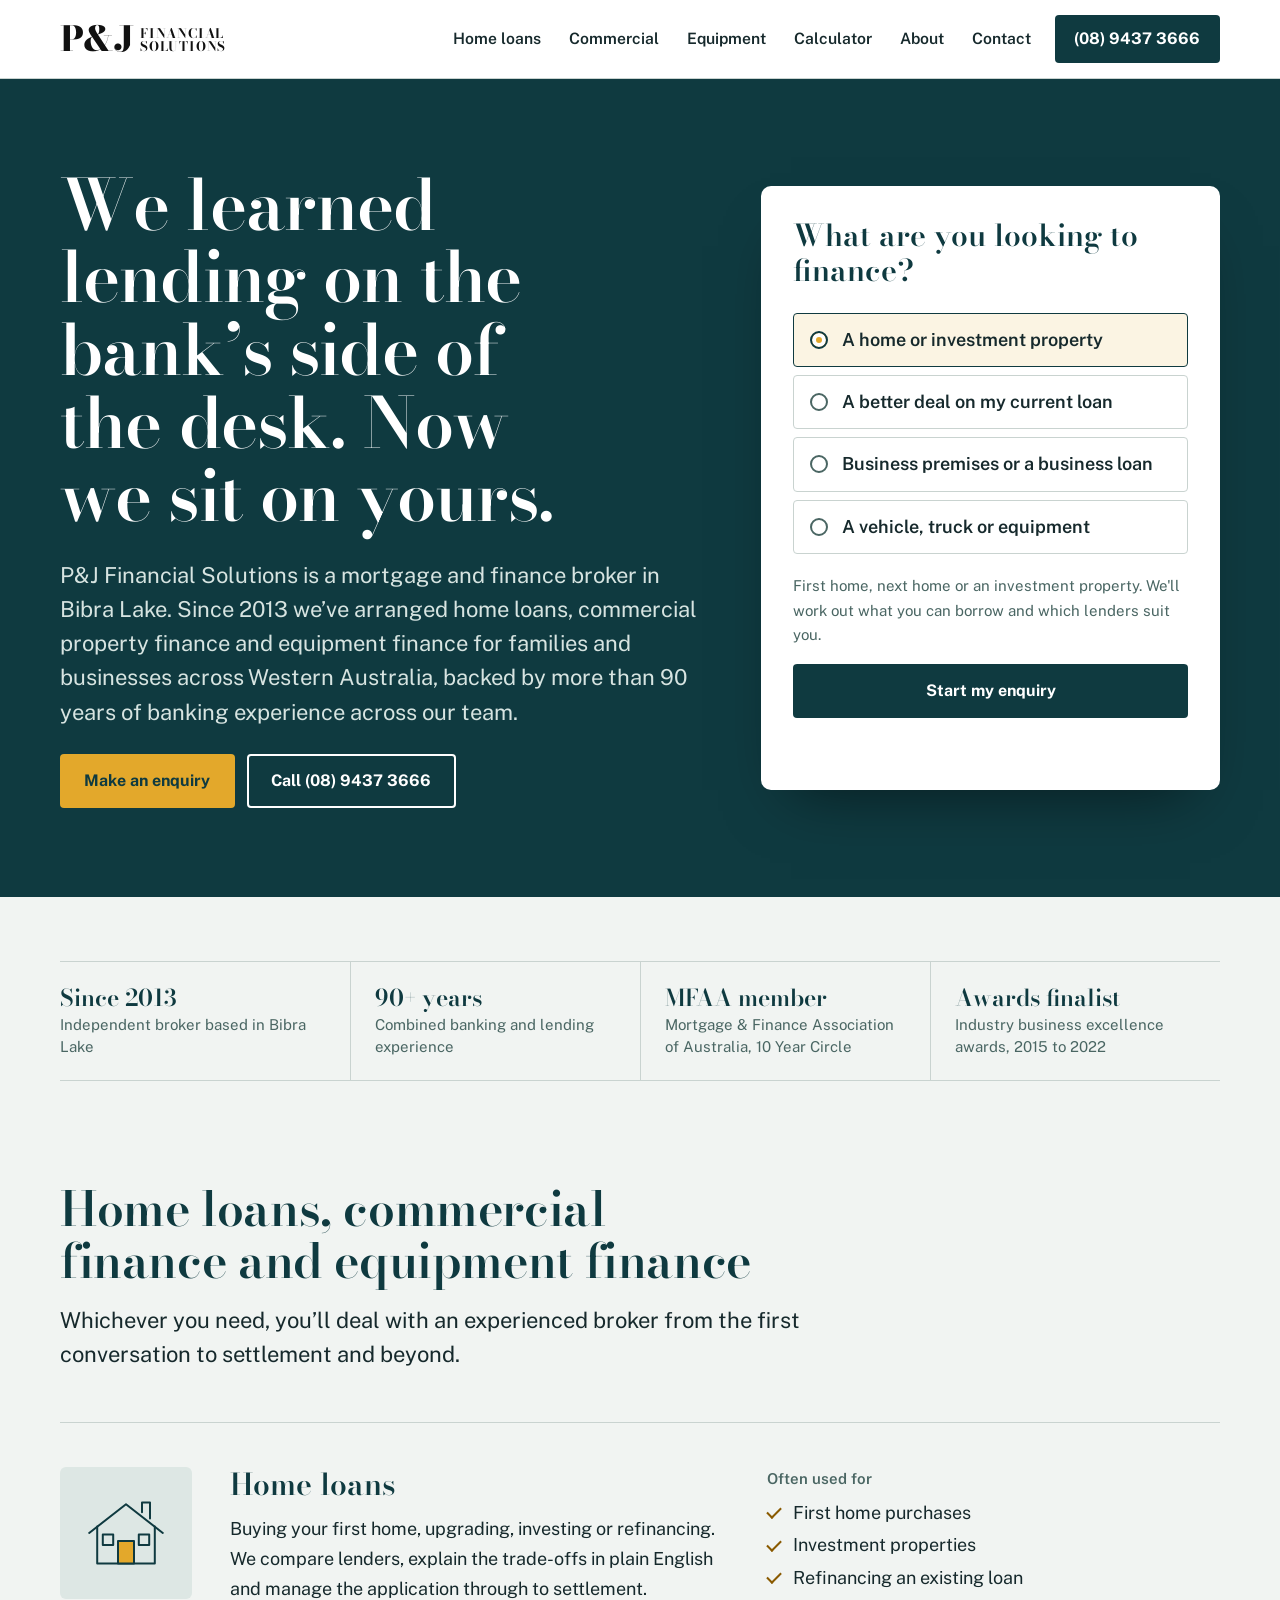
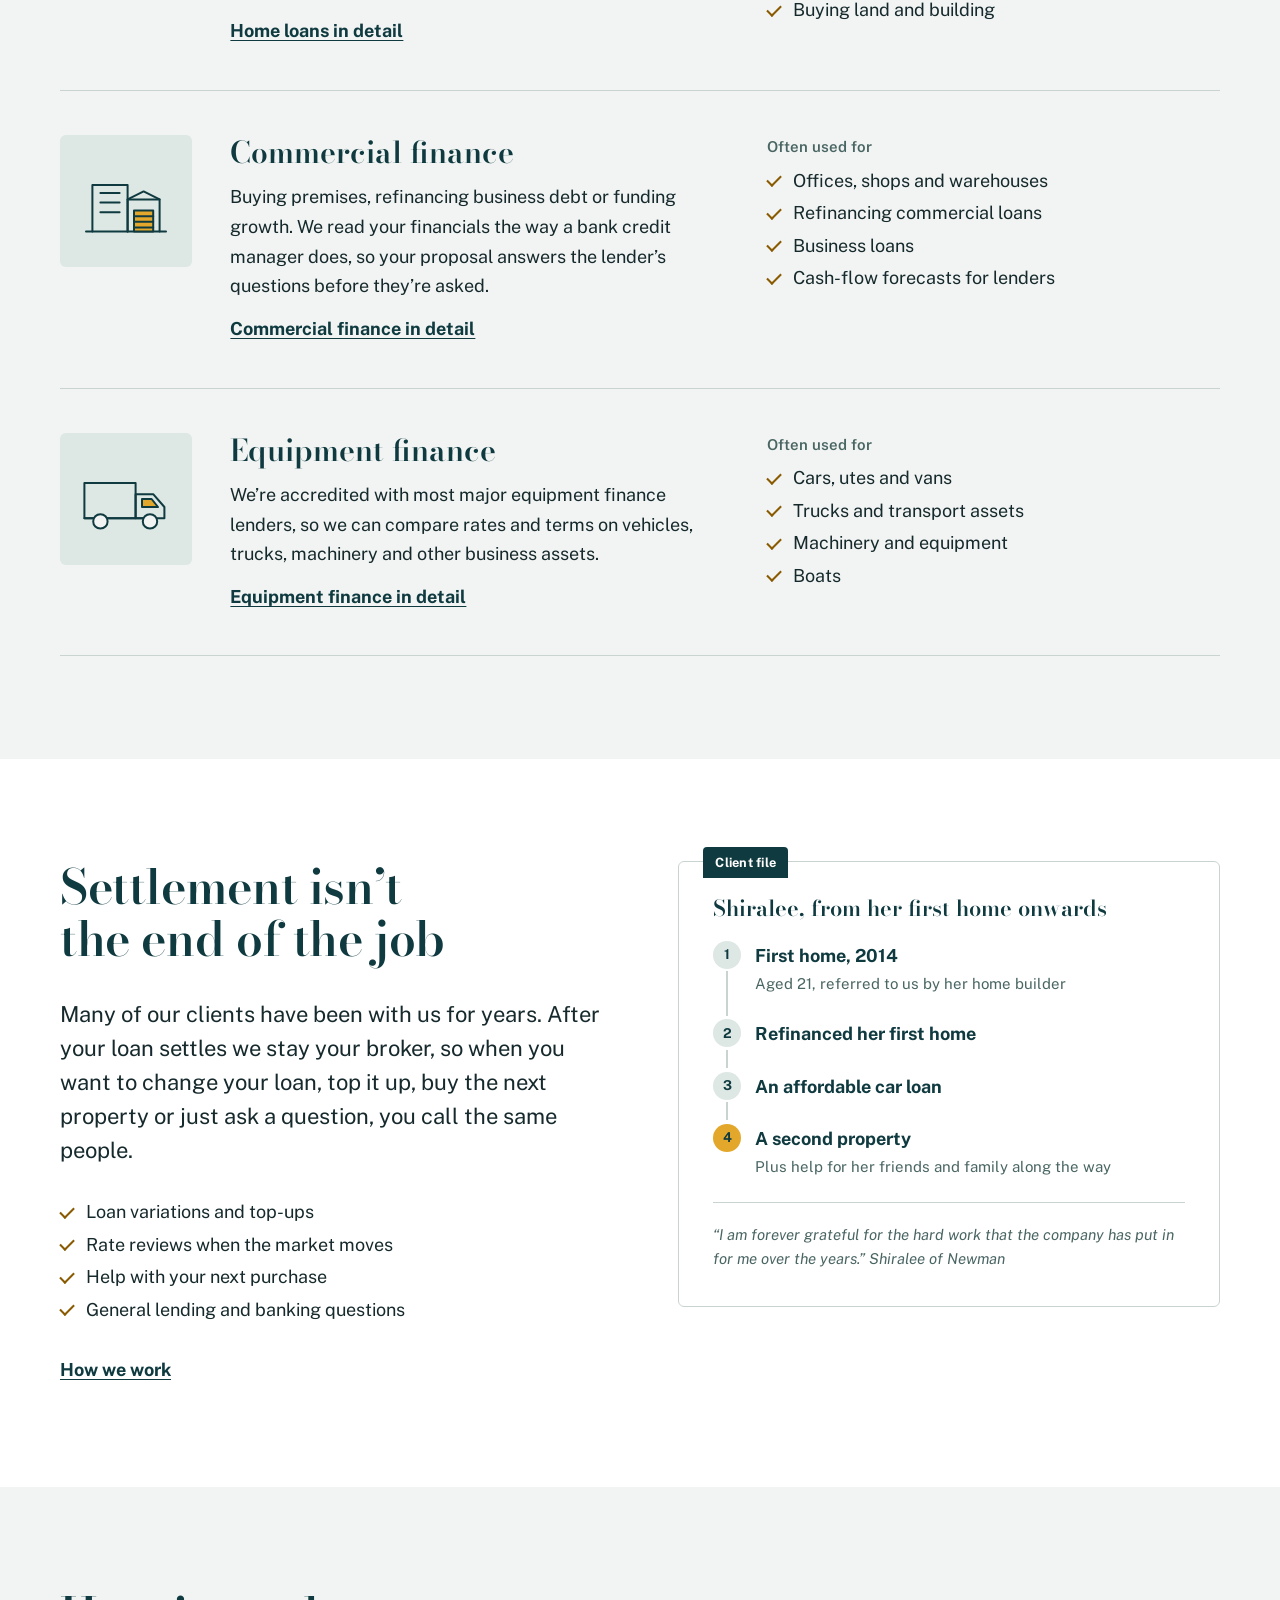
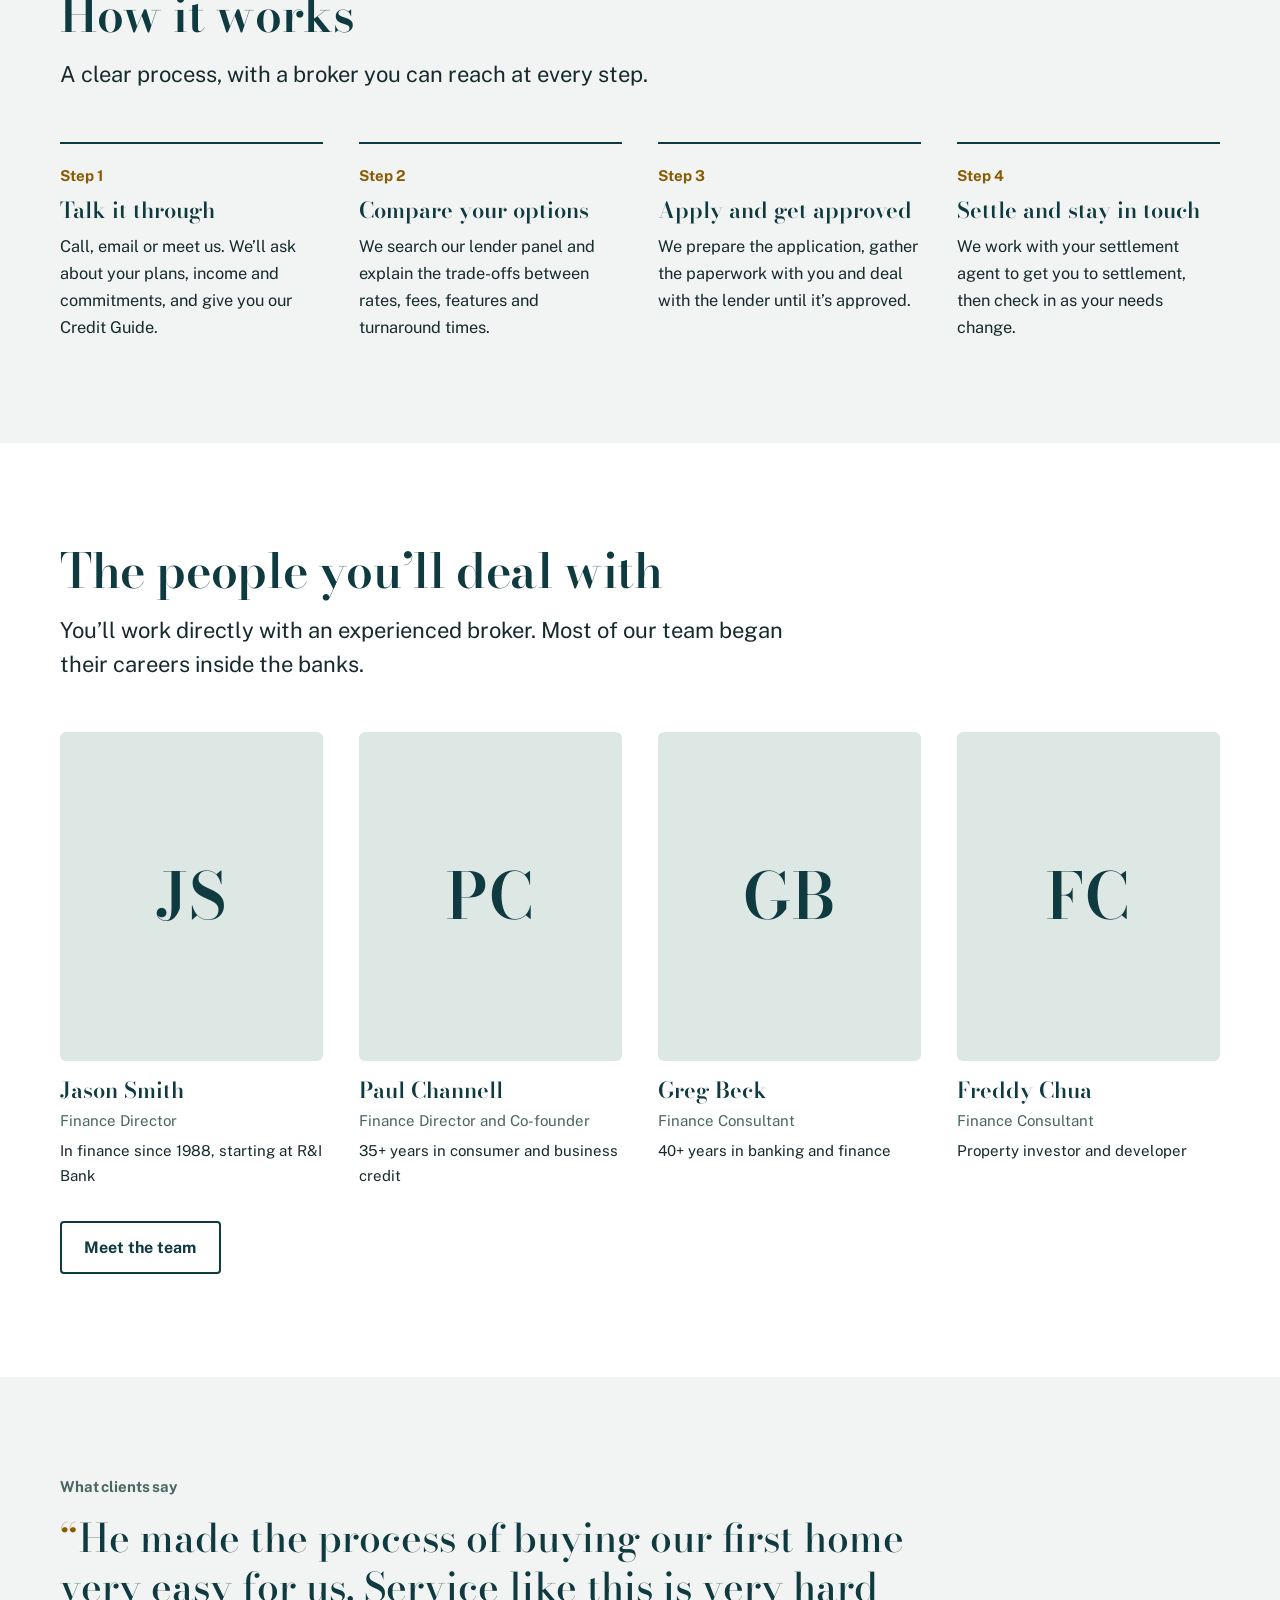
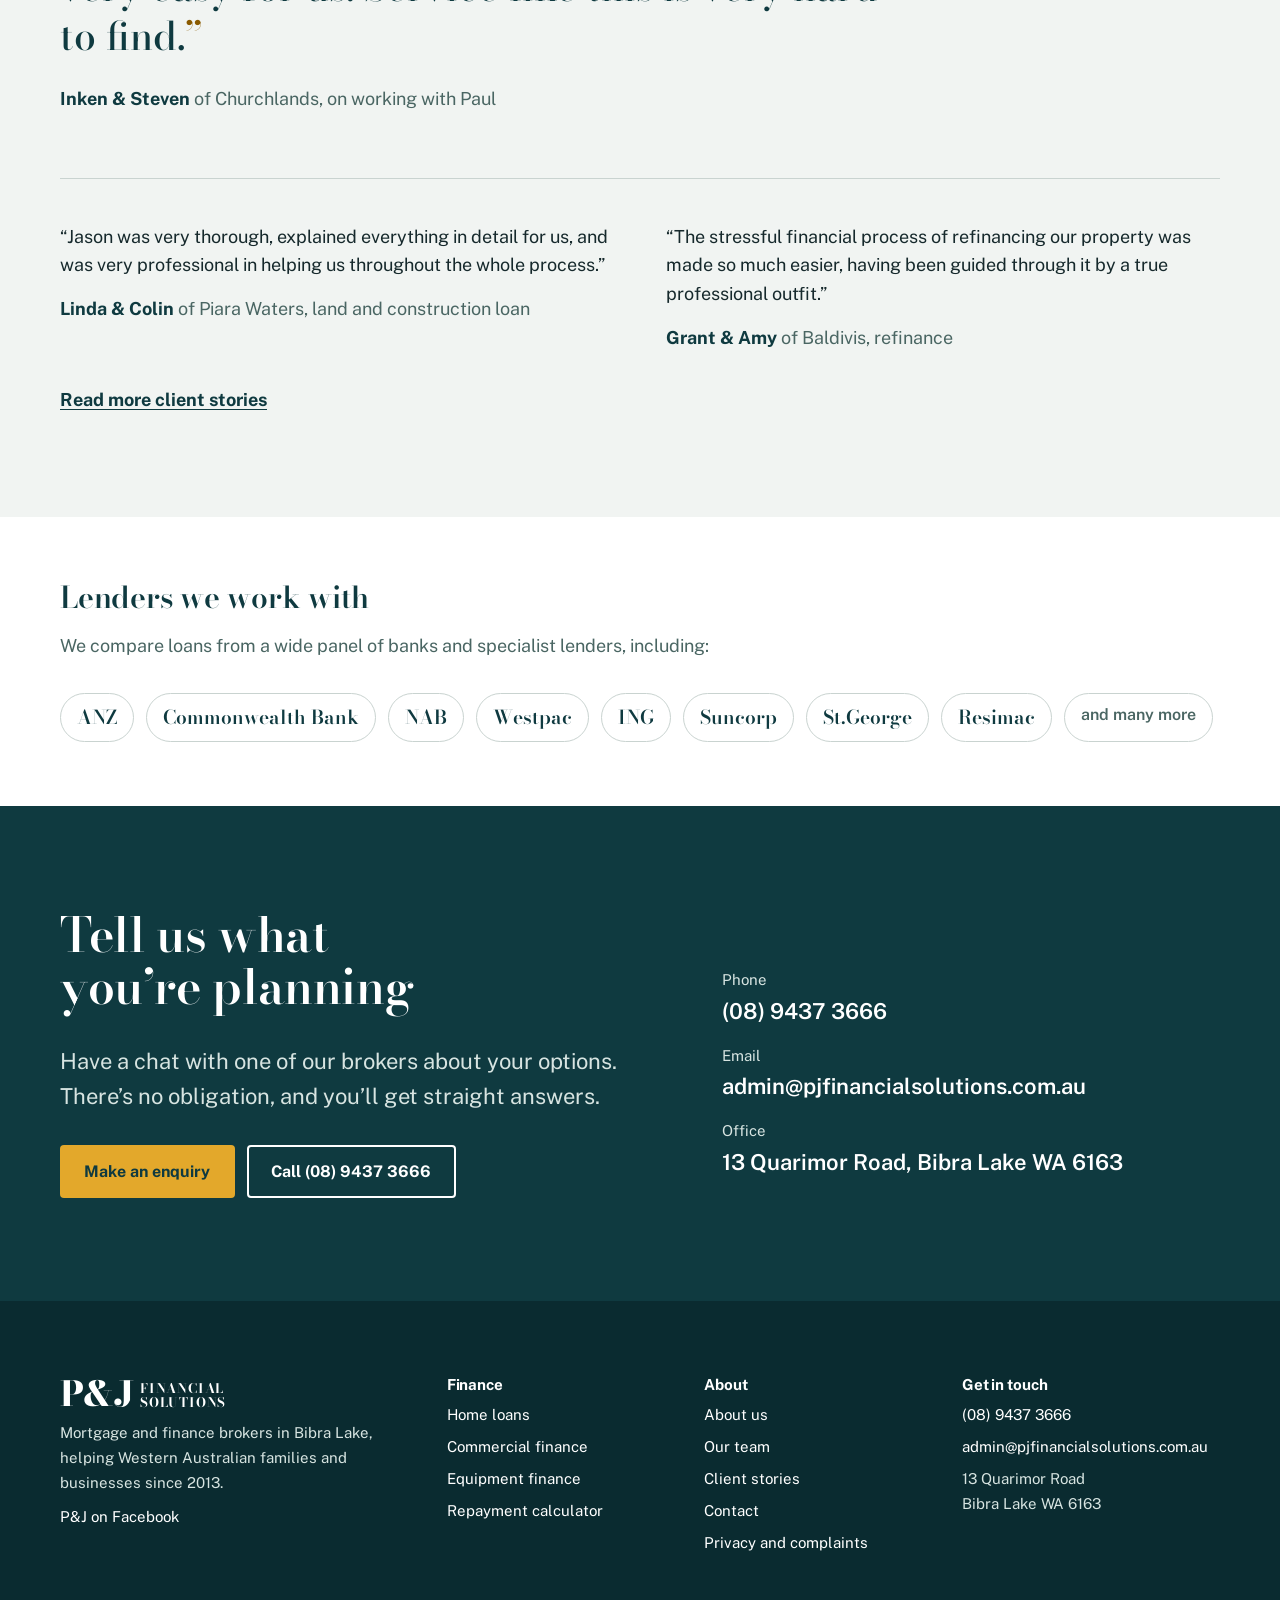
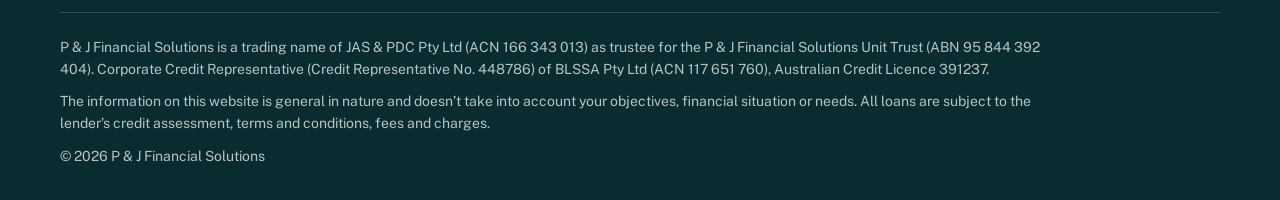
==== index.html @ 767253bd "P&J Financial Solutions website refresh: static site for Vercel New design and copy for all pages, r" ====
<!doctype html>
<html lang="en-AU">
<head>
<meta charset="utf-8">
<meta name="viewport" content="width=device-width, initial-scale=1, viewport-fit=cover">
<title>P&amp;J Financial Solutions | Mortgage &amp; Finance Brokers, Bibra Lake WA</title><meta name="description" content="Perth mortgage and finance brokers in Bibra Lake since 2013. Home loans, refinancing, commercial and equipment finance from a team with 90+ years of banking experience."><link rel="canonical" href="https://pjfinancialsolutions.com.au/"><meta property="og:type" content="website"><meta property="og:site_name" content="P &amp; J Financial Solutions"><meta property="og:title" content="P&amp;J Financial Solutions | Mortgage &amp; Finance Brokers, Bibra Lake WA"><meta property="og:description" content="Perth mortgage and finance brokers in Bibra Lake since 2013. Home loans, refinancing, commercial and equipment finance from a team with 90+ years of banking experience."><meta property="og:url" content="https://pjfinancialsolutions.com.au/"><meta property="og:image" content="https://pjfinancialsolutions.com.au/img/og-image.png"><meta property="og:locale" content="en_AU"><meta name="twitter:card" content="summary_large_image"><meta name="theme-color" content="#FFFFFF"><link rel="icon" href="favicon.svg" type="image/svg+xml"><link rel="icon" href="favicon.ico" sizes="32x32"><link rel="apple-touch-icon" href="img/apple-touch-icon.png"><link rel="manifest" href="site.webmanifest"><link rel="preload" href="fonts/bodoni-moda.woff2" as="font" type="font/woff2" crossorigin><link rel="preload" href="fonts/public-sans.woff2" as="font" type="font/woff2" crossorigin><link rel="stylesheet" href="styles.css"><script type="application/ld+json">{"@context": "https://schema.org", "@type": "FinancialService", "name": "P & J Financial Solutions", "url": "https://pjfinancialsolutions.com.au/", "logo": "https://pjfinancialsolutions.com.au/img/apple-touch-icon.png", "image": "https://pjfinancialsolutions.com.au/img/og-image.png", "telephone": "+61 8 9437 3666", "email": "admin@pjfinancialsolutions.com.au", "foundingDate": "2013", "address": {"@type": "PostalAddress", "streetAddress": "13 Quarimor Road", "addressLocality": "Bibra Lake", "addressRegion": "WA", "postalCode": "6163", "addressCountry": "AU"}, "areaServed": {"@type": "State", "name": "Western Australia"}, "sameAs": ["https://www.facebook.com/pauljasonfinancialsolutions/"]}</script>
</head>
<body>
<a class="skip" href="#main">Skip to content</a><header class="site-header"><div class="wrap header-inner"><a class="brand" href="index.html" aria-label="P&amp;J Financial Solutions, home"><span class="brand-pj" aria-hidden="true">P&amp;J</span><span class="brand-words" aria-hidden="true">Financial<br>Solutions</span></a><div class="header-right" style="display:flex;align-items:center;gap:12px"><nav id="site-nav" class="nav" aria-label="Main"><a href="home-loans.html">Home loans</a><a href="commercial-finance.html">Commercial</a><a href="equipment-finance.html">Equipment</a><a href="calculator.html">Calculator</a><a href="about.html">About</a><a href="contact.html">Contact</a><a class="btn btn-primary nav-call" href="tel:+61894373666">Call (08) 9437 3666</a></nav><a class="btn btn-ink header-call" href="tel:+61894373666">(08) 9437 3666</a><button class="menu-toggle" type="button" aria-expanded="false" aria-controls="site-nav">Menu</button></div></div></header><main id="main">
<section class="band-ink hero" aria-labelledby="hero-title">
  <div class="wrap hero-grid">
    <div class="hero-copy">
      <h1 id="hero-title">We learned lending on the bank’s side of the desk. Now we sit on yours.</h1>
      <p class="lede">P&amp;J Financial Solutions is a mortgage and finance broker in Bibra Lake. Since 2013 we’ve arranged home loans, commercial property finance and equipment finance for families and businesses across Western Australia, backed by more than 90 years of banking experience across our team.</p>
      <div class="btn-row">
        <a class="btn btn-primary" href="contact.html">Make an enquiry</a>
        <a class="btn btn-line" href="tel:+61894373666">Call (08) 9437 3666</a>
      </div>
    </div>
    <div class="picker" id="picker">
      <fieldset>
        <legend>What are you looking to finance?</legend>
        <label class="choice"><input type="radio" name="need" id="need-home" value="home" checked><span>A home or investment property</span></label>
        <label class="choice"><input type="radio" name="need" id="need-refinance" value="refinance"><span>A better deal on my current loan</span></label>
        <label class="choice"><input type="radio" name="need" id="need-commercial" value="commercial"><span>Business premises or a business loan</span></label>
        <label class="choice"><input type="radio" name="need" id="need-equipment" value="equipment"><span>A vehicle, truck or equipment</span></label>
      </fieldset>
      <div class="picker-out">
        <p id="picker-text" aria-live="polite">First home, next home or an investment property. We’ll work out what you can borrow and which lenders suit you.</p>
        <a class="btn btn-ink" id="picker-go" href="contact.html#home">Start my enquiry</a>
        <a class="text-link small" id="picker-read" href="home-loans.html">Read about home loans</a>
      </div>
    </div>
  </div>
</section>

<section class="section-tight" aria-label="About P&amp;J at a glance">
  <div class="wrap">
    <ul class="proof">
      <li><strong>Since 2013</strong><span>Independent broker based in Bibra Lake</span></li>
      <li><strong>90+ years</strong><span>Combined banking and lending experience</span></li>
      <li><strong>MFAA member</strong><span>Mortgage &amp; Finance Association of Australia, 10 Year Circle</span></li>
      <li><strong>Awards finalist</strong><span>Industry business excellence awards, 2015 to 2022</span></li>
    </ul>
  </div>
</section>

<section class="section" id="services" aria-labelledby="services-title" style="padding-top:clamp(24px,3vw,40px)">
  <div class="wrap">
    <div class="section-head">
      <h2 id="services-title">Home loans, commercial finance and equipment finance</h2>
      <p class="lede">Whichever you need, you’ll deal with an experienced broker from the first conversation to settlement and beyond.</p>
    </div>
    <div class="services">
      <article class="service">
        <div class="service-art"><svg viewBox="0 0 120 100" aria-hidden="true" fill="none" stroke="#0F3A40" stroke-width="2.5" stroke-linejoin="round" stroke-linecap="round"><path d="M14 50 L60 14 L106 50"/><path d="M24 42 V88 H96 V42"/><rect x="50" y="60" width="20" height="28" fill="#E3A82B"/><rect x="31" y="52" width="13" height="13"/><rect x="76" y="52" width="13" height="13"/><path d="M80 24 V12 H90 V32"/></svg></div>
        <div class="service-body">
          <h3><a href="home-loans.html">Home loans</a></h3>
          <p>Buying your first home, upgrading, investing or refinancing. We compare lenders, explain the trade-offs in plain English and manage the application through to settlement.</p>
          <p><a class="text-link" href="home-loans.html">Home loans in detail</a></p>
        </div>
        <div class="service-list">
          <h4>Often used for</h4>
          <ul class="ticks"><li>First home purchases</li><li>Investment properties</li><li>Refinancing an existing loan</li><li>Buying land and building</li></ul>
        </div>
      </article>
      <article class="service">
        <div class="service-art"><svg viewBox="0 0 120 100" aria-hidden="true" fill="none" stroke="#0F3A40" stroke-width="2.5" stroke-linejoin="round" stroke-linecap="round"><path d="M10 88 H110"/><path d="M18 88 V30 H62 V88"/><path d="M62 88 V48 H102 V88"/><path d="M28 40 H52 M28 52 H52 M28 64 H52"/><rect x="70" y="62" width="24" height="26" fill="#E3A82B"/><path d="M70 69 H94 M70 76 H94 M70 83 H94"/><path d="M62 48 L82 38 L102 48"/></svg></div>
        <div class="service-body">
          <h3><a href="commercial-finance.html">Commercial finance</a></h3>
          <p>Buying premises, refinancing business debt or funding growth. We read your financials the way a bank credit manager does, so your proposal answers the lender’s questions before they’re asked.</p>
          <p><a class="text-link" href="commercial-finance.html">Commercial finance in detail</a></p>
        </div>
        <div class="service-list">
          <h4>Often used for</h4>
          <ul class="ticks"><li>Offices, shops and warehouses</li><li>Refinancing commercial loans</li><li>Business loans</li><li>Cash-flow forecasts for lenders</li></ul>
        </div>
      </article>
      <article class="service">
        <div class="service-art"><svg viewBox="0 0 120 100" aria-hidden="true" fill="none" stroke="#0F3A40" stroke-width="2.5" stroke-linejoin="round" stroke-linecap="round"><rect x="8" y="30" width="64" height="44"/><path d="M72 44 H94 L108 60 V74 H72 Z"/><path d="M80 50 H92 L100 60 H80 Z" fill="#E3A82B"/><circle cx="28" cy="78" r="9" fill="#F1F4F2"/><circle cx="90" cy="78" r="9" fill="#F1F4F2"/><path d="M8 74 H19 M37 74 H81"/></svg></div>
        <div class="service-body">
          <h3><a href="equipment-finance.html">Equipment finance</a></h3>
          <p>We’re accredited with most major equipment finance lenders, so we can compare rates and terms on vehicles, trucks, machinery and other business assets.</p>
          <p><a class="text-link" href="equipment-finance.html">Equipment finance in detail</a></p>
        </div>
        <div class="service-list">
          <h4>Often used for</h4>
          <ul class="ticks"><li>Cars, utes and vans</li><li>Trucks and transport assets</li><li>Machinery and equipment</li><li>Boats</li></ul>
        </div>
      </article>
    </div>
  </div>
</section>

<section class="section band-paper" aria-labelledby="after-title">
  <div class="wrap split">
    <div class="stack-lg">
      <h2 id="after-title">Settlement isn’t the end of the job</h2>
      <p class="lede">Many of our clients have been with us for years. After your loan settles we stay your broker, so when you want to change your loan, top it up, buy the next property or just ask a question, you call the same people.</p>
      <ul class="ticks">
        <li>Loan variations and top-ups</li>
        <li>Rate reviews when the market moves</li>
        <li>Help with your next purchase</li>
        <li>General lending and banking questions</li>
      </ul>
      <p><a class="text-link" href="about.html">How we work</a></p>
    </div>
    <div class="file">
      <span class="file-tab">Client file</span>
      <h3>Shiralee, from her first home onwards</h3>
      <ol class="timeline">
        <li><strong>First home, 2014</strong><span>Aged 21, referred to us by her home builder</span></li>
        <li><strong>Refinanced her first home</strong></li>
        <li><strong>An affordable car loan</strong></li>
        <li><strong>A second property</strong><span>Plus help for her friends and family along the way</span></li>
      </ol>
      <blockquote>“I am forever grateful for the hard work that the company has put in for me over the years.” Shiralee of Newman</blockquote>
    </div>
  </div>
</section>

<section class="section" aria-labelledby="how-title">
  <div class="wrap">
    <div class="section-head">
      <h2 id="how-title">How it works</h2>
      <p class="lede">A clear process, with a broker you can reach at every step.</p>
    </div>
    <ol class="steps">
      <li><h3>Talk it through</h3><p>Call, email or meet us. We’ll ask about your plans, income and commitments, and give you our Credit Guide.</p></li>
      <li><h3>Compare your options</h3><p>We search our lender panel and explain the trade-offs between rates, fees, features and turnaround times.</p></li>
      <li><h3>Apply and get approved</h3><p>We prepare the application, gather the paperwork with you and deal with the lender until it’s approved.</p></li>
      <li><h3>Settle and stay in touch</h3><p>We work with your settlement agent to get you to settlement, then check in as your needs change.</p></li>
    </ol>
  </div>
</section>

<section class="section band-paper" aria-labelledby="team-title">
  <div class="wrap">
    <div class="section-head">
      <h2 id="team-title">The people you’ll deal with</h2>
      <p class="lede">You’ll work directly with an experienced broker. Most of our team began their careers inside the banks.</p>
    </div>
    <ul class="people">
      <li class="person"><div class="monogram" aria-hidden="true">JS</div><h3>Jason Smith</h3><p class="role">Finance Director</p><p class="small">In finance since 1988, starting at R&amp;I Bank</p></li>
      <li class="person"><div class="monogram" aria-hidden="true">PC</div><h3>Paul Channell</h3><p class="role">Finance Director and Co-founder</p><p class="small">35+ years in consumer and business credit</p></li>
      <li class="person"><div class="monogram" aria-hidden="true">GB</div><h3>Greg Beck</h3><p class="role">Finance Consultant</p><p class="small">40+ years in banking and finance</p></li>
      <li class="person"><div class="monogram" aria-hidden="true">FC</div><h3>Freddy Chua</h3><p class="role">Finance Consultant</p><p class="small">Property investor and developer</p></li>
    </ul>
    <p style="margin-top:2rem"><a class="btn btn-line" href="team.html">Meet the team</a></p>
  </div>
</section>

<section class="section" aria-labelledby="quotes-title">
  <div class="wrap">
    <h2 id="quotes-title" class="small" style="font-family:var(--body);font-size:var(--step--1);font-weight:700;color:var(--muted);margin-bottom:1.2rem">What clients say</h2>
    <figure class="feature-quote">
      <blockquote>He made the process of buying our first home very easy for us. Service like this is very hard to find.</blockquote>
      <figcaption class="cite">Inken &amp; Steven <span>of Churchlands, on working with Paul</span></figcaption>
    </figure>
    <div class="quote-pair">
      <figure><blockquote>“Jason was very thorough, explained everything in detail for us, and was very professional in helping us throughout the whole process.”</blockquote><figcaption class="cite">Linda &amp; Colin <span>of Piara Waters, land and construction loan</span></figcaption></figure>
      <figure><blockquote>“The stressful financial process of refinancing our property was made so much easier, having been guided through it by a true professional outfit.”</blockquote><figcaption class="cite">Grant &amp; Amy <span>of Baldivis, refinance</span></figcaption></figure>
    </div>
    <p style="margin-top:2rem"><a class="text-link" href="testimonials.html">Read more client stories</a></p>
  </div>
</section>

<section class="section-tight band-paper" aria-labelledby="lenders-title">
  <div class="wrap stack-lg">
    <div class="stack">
      <h2 id="lenders-title" style="font-size:var(--step-2)">Lenders we work with</h2>
      <p class="muted measure">We compare loans from a wide panel of banks and specialist lenders, including:</p>
    </div>
    <ul class="lenders"><li>ANZ</li><li>Commonwealth Bank</li><li>NAB</li><li>Westpac</li><li>ING</li><li>Suncorp</li><li>St.George</li><li>Resimac</li><li style="font-family:var(--body);font-size:1rem;font-weight:600;color:var(--muted)">and many more</li></ul>
  </div>
</section>

<section class="band-ink section" aria-labelledby="cta-title">
  <div class="wrap cta-grid">
    <div class="stack-lg">
      <h2 id="cta-title">Tell us what you’re planning</h2>
      <p class="lede">Have a chat with one of our brokers about your options. There’s no obligation, and you’ll get straight answers.</p>
      <div class="btn-row">
        <a class="btn btn-primary" href="contact.html">Make an enquiry</a>
        <a class="btn btn-line" href="tel:+61894373666">Call (08) 9437 3666</a>
      </div>
    </div>
    <dl class="contact-lines">
      <div><dt>Phone</dt><dd>(08) 9437 3666</dd></div>
      <div><dt>Email</dt><dd style="overflow-wrap:anywhere">admin@pjfinancialsolutions.com.au</dd></div>
      <div><dt>Office</dt><dd>13 Quarimor Road, Bibra Lake WA 6163</dd></div>
    </dl>
  </div>
</section>
</main>
<footer class="site-footer">
  <div class="wrap">
    <div class="footer-grid">
      <div class="footer-col">
        <a class="brand" href="index.html" aria-label="P&amp;J Financial Solutions, home"><span class="brand-pj" aria-hidden="true">P&amp;J</span><span class="brand-words" aria-hidden="true">Financial<br>Solutions</span></a>
        <p>Mortgage and finance brokers in Bibra Lake, helping Western Australian families and businesses since 2013.</p>
        <p><a href="https://www.facebook.com/pauljasonfinancialsolutions/" rel="noopener">P&amp;J on Facebook</a></p>
      </div>
      <div class="footer-col">
        <h2>Finance</h2>
        <ul>
          <li><a href="home-loans.html">Home loans</a></li>
          <li><a href="commercial-finance.html">Commercial finance</a></li>
          <li><a href="equipment-finance.html">Equipment finance</a></li>
          <li><a href="calculator.html">Repayment calculator</a></li>
        </ul>
      </div>
      <div class="footer-col">
        <h2>About</h2>
        <ul>
          <li><a href="about.html">About us</a></li>
          <li><a href="team.html">Our team</a></li>
          <li><a href="testimonials.html">Client stories</a></li>
          <li><a href="contact.html">Contact</a></li>
          <li><a href="privacy.html">Privacy and complaints</a></li>
        </ul>
      </div>
      <div class="footer-col">
        <h2>Get in touch</h2>
        <ul>
          <li><a href="tel:+61894373666">(08) 9437 3666</a></li>
          <li style="overflow-wrap:anywhere"><a href="mailto:admin@pjfinancialsolutions.com.au">admin@pjfinancialsolutions.com.au</a></li>
          <li>13 Quarimor Road<br>Bibra Lake WA 6163</li>
        </ul>
      </div>
    </div>
    <div class="footer-legal">
      <p>P &amp; J Financial Solutions is a trading name of JAS &amp; PDC Pty Ltd (ACN 166 343 013) as trustee for the P &amp; J Financial Solutions Unit Trust (ABN 95 844 392 404). Corporate Credit Representative (Credit Representative No. 448786) of BLSSA Pty Ltd (ACN 117 651 760), Australian Credit Licence 391237.</p>
      <p>The information on this website is general in nature and doesn’t take into account your objectives, financial situation or needs. All loans are subject to the lender’s credit assessment, terms and conditions, fees and charges.</p>
      <p>© <span data-year>2026</span> P &amp; J Financial Solutions</p>
    </div>
  </div>
</footer>
<script src="site.js" defer></script>

</body>
</html>
---- styles.css ----
/* P&J Financial Solutions — site styles
   Layout concept: a quiet, left-aligned editorial page on cool "salt" paper; the deep
   Indian Ocean teal carries the hero and closing band; banksia gold is the one accent,
   reserved for primary actions and the selected state. Bodoni Moda echoes the P&J
   wordmark; Public Sans does the reading. */

@font-face {
  font-family: "Bodoni Moda";
  src: url("fonts/bodoni-moda.woff2") format("woff2");
  font-weight: 400 900;
  font-style: normal;
  font-display: swap;
}
@font-face {
  font-family: "Public Sans";
  src: url("fonts/public-sans.woff2") format("woff2");
  font-weight: 100 900;
  font-style: normal;
  font-display: swap;
}
@font-face {
  font-family: "Public Sans";
  src: url("fonts/public-sans-italic.woff2") format("woff2");
  font-weight: 100 900;
  font-style: italic;
  font-display: swap;
}

:root {
  /* Colour */
  --ink: #0F3A40;          /* deep ocean teal: hero, headings, closing band */
  --text: #16292C;         /* body copy */
  --muted: #4A6663;        /* secondary copy */
  --salt: #F1F4F2;         /* page ground */
  --paper: #FFFFFF;        /* forms, the hero picker */
  --banksia: #E3A82B;      /* the accent: primary buttons, selected states */
  --banksia-deep: #8A5A00; /* accent as text on light grounds */
  --mist: #DDE7E4;         /* soft teal band */
  --line: #C9D3D0;         /* dividers */
  --on-ink: #D7E4E1;       /* secondary copy on teal */
  --error: #A3261B;
  --ok: #1E6B45;

  /* Type */
  --display: "Bodoni Moda", "Bodoni 72", Didot, "Times New Roman", Georgia, serif;
  --body: "Public Sans", "Helvetica Neue", Arial, sans-serif;
  --step--1: 0.9375rem;
  --step-0: 1.125rem;
  --step-1: 1.375rem;
  --step-2: clamp(1.5rem, 1.25rem + 0.9vw, 1.875rem);
  --step-3: clamp(2rem, 1.45rem + 2.1vw, 3rem);
  --step-4: clamp(2.5rem, 1.55rem + 3.8vw, 4.375rem);

  /* Space */
  --gutter: max(clamp(16px, 4vw, 40px), env(safe-area-inset-left, 0px));
  --gutter-r: max(clamp(16px, 4vw, 40px), env(safe-area-inset-right, 0px));
  --section: clamp(56px, 8vw, 112px);
  --radius: 4px;
  --focus: var(--ink);

  color-scheme: light;
}

*, *::before, *::after { box-sizing: border-box; }
html { -webkit-text-size-adjust: 100%; scroll-padding-top: 96px; }
body {
  margin: 0;
  background: var(--salt);
  color: var(--text);
  font-family: var(--body);
  font-size: var(--step-0);
  line-height: 1.65;
  text-rendering: optimizeLegibility;
}
body::before {
  content: "";
  position: fixed;
  inset: 0 0 auto;
  height: env(safe-area-inset-top, 0px);
  z-index: 60;
  background: var(--paper);
}
img, svg { max-width: 100%; height: auto; }
a { color: var(--ink); text-decoration-thickness: 1px; text-underline-offset: 0.18em; }
a:hover { text-decoration-thickness: 2px; }
:focus-visible { outline: 3px solid var(--focus); outline-offset: 3px; border-radius: 2px; }
p { margin: 0; }
ul, ol { margin: 0; padding: 0; }

h1, h2, h3 {
  font-family: var(--display);
  color: var(--ink);
  font-weight: 600;
  margin: 0;
  text-wrap: balance;
}
h1 { font-size: var(--step-4); line-height: 1.04; letter-spacing: -0.012em; }
h2 { font-size: var(--step-3); line-height: 1.08; letter-spacing: -0.008em; }
h3 { font-size: var(--step-2); line-height: 1.15; }
h4 { font-family: var(--body); font-size: var(--step-0); font-weight: 700; margin: 0; color: var(--ink); }
/* Cap Bodoni's optical size so display type keeps sturdy, readable hairlines like the P&J wordmark */
h1, h2, h3, .brand, .feature-quote blockquote, .monogram, .proof strong, .lenders li, .faq summary, .result-main .v {
  font-optical-sizing: none;
  font-variation-settings: "opsz" 30;
}

.skip {
  position: absolute; left: -9999px; top: 0;
  background: var(--banksia); color: var(--ink); padding: 12px 16px; z-index: 100; font-weight: 700;
}
.skip:focus { left: 16px; top: calc(env(safe-area-inset-top, 0px) + 8px); }

.wrap {
  width: 100%;
  max-width: 1240px;
  margin-inline: auto;
  padding-left: var(--gutter);
  padding-right: var(--gutter-r);
}
.measure { max-width: 64ch; }
.lede { font-size: var(--step-1); line-height: 1.55; color: var(--text); max-width: 58ch; }
.muted { color: var(--muted); }
.small { font-size: var(--step--1); }
.stack { display: grid; gap: 1.1rem; align-content: start; }
.stack-lg { display: grid; gap: 2rem; align-content: start; }

/* ---------- Buttons ---------- */
.btn {
  display: inline-flex; align-items: center; justify-content: center; gap: 0.5em;
  font: 700 1rem/1.2 var(--body);
  padding: 0.95em 1.4em;
  border-radius: var(--radius);
  border: 2px solid transparent;
  text-decoration: none;
  cursor: pointer;
  transition: background-color 0.15s ease, color 0.15s ease, border-color 0.15s ease;
}
.btn-primary { background: var(--banksia); color: var(--ink); }
.btn-primary:hover { background: #F0BC4B; }
.btn-ink { background: var(--ink); color: var(--paper); }
.btn-ink:hover { background: #164C54; }
.btn-line { border-color: currentColor; color: var(--ink); background: transparent; }
.btn-line:hover { background: var(--ink); color: var(--paper); border-color: var(--ink); }
.btn-row { display: flex; flex-wrap: wrap; gap: 12px; }

/* ---------- Header ---------- */
.site-header {
  position: sticky;
  top: env(safe-area-inset-top, 0px);
  z-index: 50;
  background: var(--paper);
  border-bottom: 1px solid var(--line);
}
.header-inner {
  display: flex; align-items: center; justify-content: space-between; gap: 24px;
  min-height: 78px;
}
.brand {
  display: inline-flex; align-items: center; gap: 0.45rem;
  text-decoration: none; color: #111;
  font-family: var(--display);
  line-height: 1;
}
.brand-pj { font-size: 2.15rem; font-weight: 800; letter-spacing: -0.02em; }
.brand-words {
  font-size: 0.82rem; font-weight: 700; letter-spacing: 0.06em; text-transform: uppercase;
  line-height: 1.02; padding-top: 0.15rem;
}
.nav { display: flex; align-items: center; gap: 4px; }
.nav a {
  font-size: 0.98rem; font-weight: 600; text-decoration: none; color: var(--text);
  padding: 10px 12px; border-radius: var(--radius);
}
.nav a:hover { background: var(--salt); }
.nav a[aria-current="page"] { color: var(--ink); box-shadow: inset 0 -2px 0 var(--banksia); border-radius: 0; }
.header-call { white-space: nowrap; padding: 0.75em 1.1em; }
.menu-toggle {
  display: none;
  font: 700 1rem/1 var(--body); color: var(--ink);
  background: transparent; border: 2px solid var(--ink); border-radius: var(--radius);
  padding: 10px 14px; cursor: pointer;
}
@media (max-width: 1140px) {
  .menu-toggle { display: inline-flex; }
  .header-call { display: none; }
  .nav {
    position: absolute; left: 0; right: 0; top: 100%;
    flex-direction: column; align-items: stretch; gap: 0;
    background: var(--paper); border-bottom: 1px solid var(--line);
    padding: 8px var(--gutter-r) 20px var(--gutter);
    box-shadow: 0 18px 30px -24px rgba(15, 58, 64, 0.5);
  }
  .nav[data-open="false"] { display: none; }
  .nav a { padding: 14px 4px; border-bottom: 1px solid var(--mist); border-radius: 0; font-size: 1.05rem; }
  .nav a[aria-current="page"] { box-shadow: inset 4px 0 0 var(--banksia); padding-left: 14px; }
  .nav .nav-call { display: flex; margin-top: 16px; border-bottom: 0; padding: 0.95em 1.4em; border-radius: var(--radius); }
}
@media (min-width: 1141px) { .nav .nav-call { display: none; } }

/* ---------- Sections ---------- */
.section { padding-block: var(--section); }
.section-tight { padding-block: clamp(40px, 5vw, 64px); }
.band-paper { background: var(--paper); }
.band-mist { background: var(--mist); }
.band-ink { background: var(--ink); color: var(--paper); --focus: var(--banksia); }
.band-ink h1, .band-ink h2, .band-ink h3, .band-ink h4 { color: var(--paper); }
.band-ink a:not(.btn) { color: var(--paper); }
.band-ink .muted, .band-ink .lede { color: var(--on-ink); }
.band-ink .btn-line { color: var(--paper); }
.band-ink .btn-line:hover { background: var(--paper); color: var(--ink); border-color: var(--paper); }
.section-head { display: grid; gap: 1rem; margin-bottom: clamp(32px, 4vw, 56px); max-width: 760px; }

/* ---------- Home hero ---------- */
.hero { padding-block: clamp(48px, 7vw, 104px) clamp(56px, 7vw, 112px); }
.hero-grid {
  display: grid; gap: clamp(36px, 5vw, 72px);
  grid-template-columns: minmax(0, 1.25fr) minmax(0, 0.9fr);
  align-items: center;
}
.hero-copy { display: grid; gap: 1.6rem; min-width: 0; }
.hero h1 { max-width: 15ch; }
.hero .lede { color: var(--on-ink); }
@media (max-width: 920px) { .hero-grid { grid-template-columns: minmax(0, 1fr); } }

.picker {
  background: var(--paper); color: var(--text);
  border-radius: 10px; padding: clamp(22px, 3vw, 32px);
  box-shadow: 0 30px 60px -30px rgba(0, 0, 0, 0.55);
  --focus: var(--ink);
  min-width: 0;
}
.picker legend { font-family: var(--display); font-size: var(--step-2); font-weight: 600; color: var(--ink); line-height: 1.15; padding: 0; margin-bottom: 1.1rem; }
.picker fieldset { border: 0; margin: 0; padding: 0; min-width: 0; }
.choice { position: relative; display: block; }
.choice input { position: absolute; opacity: 0; inset: 0; margin: 0; cursor: pointer; }
.choice span {
  display: flex; align-items: center; gap: 14px;
  padding: 14px 16px; margin-top: 8px;
  border: 1.5px solid var(--line); border-radius: var(--radius);
  font-weight: 600; line-height: 1.35;
  transition: border-color 0.15s ease, background-color 0.15s ease;
}
.choice span::before {
  content: ""; flex: none; width: 18px; height: 18px; border-radius: 50%;
  border: 2px solid var(--muted); background: var(--paper);
  transition: box-shadow 0.15s ease, border-color 0.15s ease;
}
.choice input:hover + span { border-color: var(--ink); }
.choice input:checked + span { border-color: var(--ink); background: #FBF4E3; }
.choice input:checked + span::before { border-color: var(--ink); box-shadow: inset 0 0 0 4px var(--paper); background: var(--banksia); }
.choice input:focus-visible + span { outline: 3px solid var(--ink); outline-offset: 2px; }
.picker-out { margin-top: 1.25rem; display: grid; gap: 1rem; }
.picker-out p { font-size: var(--step--1); color: var(--muted); min-height: 3.2em; }
.picker-out .btn { width: 100%; }

/* ---------- Proof row ---------- */
.proof {
  display: grid; grid-template-columns: repeat(4, minmax(0, 1fr));
  border-block: 1px solid var(--line);
}
.proof li { list-style: none; padding: 22px 24px 22px 0; display: grid; gap: 2px; }
.proof li + li { padding-left: 24px; border-left: 1px solid var(--line); }
.proof strong { font-family: var(--display); font-size: 1.45rem; font-weight: 600; color: var(--ink); line-height: 1.2; }
.proof span { color: var(--muted); font-size: var(--step--1); line-height: 1.45; }
@media (max-width: 860px) {
  .proof { grid-template-columns: repeat(2, minmax(0, 1fr)); }
  .proof li:nth-child(3) { padding-left: 0; border-left: 0; }
  .proof li:nth-child(n+3) { border-top: 1px solid var(--line); }
}
@media (max-width: 480px) {
  .proof { grid-template-columns: minmax(0, 1fr); }
  .proof li, .proof li + li { padding-left: 0; border-left: 0; }
  .proof li + li { border-top: 1px solid var(--line); }
}

/* ---------- Service rows ---------- */
.services { border-top: 1px solid var(--line); }
.service {
  display: grid; gap: clamp(20px, 3vw, 48px);
  grid-template-columns: 132px minmax(0, 1.1fr) minmax(0, 1fr);
  padding-block: clamp(28px, 4vw, 44px);
  border-bottom: 1px solid var(--line);
  align-items: start;
}
.service-art {
  width: 132px; aspect-ratio: 1; max-width: 100%;
  background: var(--mist); border-radius: 6px;
  display: grid; place-items: center;
}
.service-art svg { width: 96px; }
.service h3 a { text-decoration: none; color: inherit; }
.service h3 a:hover { text-decoration: underline; text-decoration-thickness: 1px; }
.service-body { display: grid; gap: 0.8rem; min-width: 0; }
.service-list { display: grid; gap: 0.5rem; min-width: 0; }
.service-list h4 { font-size: var(--step--1); color: var(--muted); font-weight: 600; }
.ticks { list-style: none; display: grid; gap: 0.4rem; }
.ticks li { padding-left: 1.6rem; position: relative; line-height: 1.45; }
.ticks li::before {
  content: ""; position: absolute; left: 0; top: 0.42em;
  width: 0.9rem; height: 0.5rem;
  border-left: 2px solid var(--banksia-deep); border-bottom: 2px solid var(--banksia-deep);
  transform: rotate(-45deg);
}
.band-ink .ticks li::before { border-color: var(--banksia); }
.text-link { font-weight: 700; }
@media (max-width: 900px) {
  .service { grid-template-columns: 88px minmax(0, 1fr); }
  .service-art { width: 88px; }
  .service-art svg { width: 64px; }
  .service-list { grid-column: 2; }
}
@media (max-width: 520px) {
  .service { grid-template-columns: minmax(0, 1fr); }
  .service-list { grid-column: auto; }
}

/* ---------- Client file (after-settlement) ---------- */
.split {
  display: grid; gap: clamp(36px, 6vw, 96px);
  grid-template-columns: minmax(0, 1fr) minmax(0, 1fr);
  align-items: start;
}
@media (max-width: 880px) { .split { grid-template-columns: minmax(0, 1fr); } }
.file {
  background: var(--paper); border: 1px solid var(--line); border-radius: 6px;
  padding: clamp(22px, 3vw, 34px);
  position: relative;
}
.file-tab {
  position: absolute; top: -15px; left: 24px;
  background: var(--ink); color: var(--paper);
  font-size: 0.8rem; font-weight: 700; letter-spacing: 0.02em;
  padding: 5px 12px; border-radius: 4px 4px 0 0;
}
.file h3 { font-size: var(--step-1); margin-bottom: 1.2rem; }
.timeline { list-style: none; display: grid; gap: 0; counter-reset: step; }
.timeline li {
  position: relative; padding: 0 0 1.4rem 2.6rem;
  display: grid; gap: 2px;
}
.timeline li::before {
  counter-increment: step; content: counter(step);
  position: absolute; left: 0; top: 0;
  width: 1.75rem; height: 1.75rem; border-radius: 50%;
  display: grid; place-items: center;
  background: var(--mist); color: var(--ink);
  font: 700 0.85rem/1 var(--body);
}
.timeline li::after {
  content: ""; position: absolute; left: calc(0.875rem - 1px); top: 1.9rem; bottom: 0.2rem;
  width: 2px; background: var(--line);
}
.timeline li:last-child { padding-bottom: 0; }
.timeline li:last-child::after { display: none; }
.timeline li:last-child::before { background: var(--banksia); }
.timeline strong { color: var(--ink); }
.timeline span { color: var(--muted); font-size: var(--step--1); }
.file blockquote { margin: 1.4rem 0 0; padding-top: 1.2rem; border-top: 1px solid var(--line); font-style: italic; color: var(--muted); font-size: var(--step--1); }

/* ---------- Steps ---------- */
.steps { list-style: none; display: grid; grid-template-columns: repeat(4, minmax(0, 1fr)); gap: clamp(20px, 3vw, 36px); counter-reset: s; }
.steps li { display: grid; gap: 0.6rem; align-content: start; padding-top: 1.2rem; border-top: 2px solid var(--ink); min-width: 0; }
.steps li::before {
  counter-increment: s; content: "Step " counter(s);
  font-size: var(--step--1); font-weight: 700; color: var(--banksia-deep);
}
.steps h3 { font-size: var(--step-1); }
.steps p { color: var(--text); font-size: 1.02rem; }
@media (max-width: 900px) { .steps { grid-template-columns: repeat(2, minmax(0, 1fr)); } }
@media (max-width: 520px) { .steps { grid-template-columns: minmax(0, 1fr); } }

/* ---------- People ---------- */
.people { list-style: none; display: grid; grid-template-columns: repeat(4, minmax(0, 1fr)); gap: clamp(20px, 3vw, 36px); }
.person { display: grid; gap: 0.35rem; align-content: start; min-width: 0; }
.monogram {
  width: 100%; aspect-ratio: 4 / 5; max-width: 100%;
  background: var(--mist); color: var(--ink);
  border-radius: 6px; display: grid; place-items: center; margin-bottom: 0.7rem;
  font-family: var(--display); font-size: clamp(2.6rem, 5vw, 4rem); font-weight: 600; letter-spacing: 0.02em;
}
.person h3 { font-size: var(--step-1); }
.person .role { color: var(--muted); font-size: var(--step--1); }
@media (max-width: 900px) { .people { grid-template-columns: repeat(2, minmax(0, 1fr)); } }

/* ---------- Quotes ---------- */
.feature-quote { display: grid; gap: 1.4rem; max-width: 900px; margin: 0; }
.feature-quote blockquote {
  margin: 0; font-family: var(--display); font-weight: 500;
  font-size: clamp(1.6rem, 1.2rem + 1.6vw, 2.45rem); line-height: 1.25; color: var(--ink);
  text-wrap: pretty;
}
.feature-quote blockquote::before { content: "\201C"; color: var(--banksia-deep); margin-right: 0.04em; }
.feature-quote blockquote::after { content: "\201D"; color: var(--banksia-deep); }
.cite { font-weight: 700; color: var(--ink); }
.cite span { font-weight: 400; color: var(--muted); }
.quote-pair { display: grid; grid-template-columns: repeat(2, minmax(0, 1fr)); gap: clamp(24px, 4vw, 56px); margin-top: clamp(36px, 5vw, 64px); padding-top: clamp(28px, 4vw, 44px); border-top: 1px solid var(--line); }
.quote-pair figure, .quote-wall figure { margin: 0; display: grid; gap: 0.9rem; align-content: start; }
.quote-pair blockquote, .quote-wall blockquote { margin: 0; line-height: 1.6; }
@media (max-width: 760px) { .quote-pair { grid-template-columns: minmax(0, 1fr); } }
.quote-wall { columns: 2 340px; column-gap: clamp(28px, 4vw, 56px); }
.quote-wall figure {
  break-inside: avoid; margin-bottom: clamp(28px, 4vw, 44px);
  padding-top: 1.4rem; border-top: 2px solid var(--ink);
}

/* ---------- Lenders ---------- */
.lenders { list-style: none; display: flex; flex-wrap: wrap; gap: 10px 12px; }
.lenders li {
  font-family: var(--display); font-weight: 600; font-size: 1.2rem; color: var(--ink);
  padding: 8px 16px; border: 1px solid var(--line); border-radius: 999px; background: var(--paper);
}

/* ---------- Page hero (inner pages) ---------- */
.page-hero { padding-block: clamp(44px, 6vw, 88px) clamp(36px, 5vw, 64px); background: var(--paper); border-bottom: 1px solid var(--line); }
.page-hero .wrap { display: grid; gap: 1.2rem; }
.page-hero h1 { max-width: 18ch; }
.crumbs { font-size: var(--step--1); color: var(--muted); }
.crumbs a { color: var(--muted); }

/* ---------- Situations grid ---------- */
.situations { display: grid; grid-template-columns: repeat(3, minmax(0, 1fr)); gap: 0; border-top: 1px solid var(--line); }
.situations article { padding: clamp(24px, 3vw, 36px) clamp(18px, 2.5vw, 32px) clamp(24px, 3vw, 36px) 0; border-bottom: 1px solid var(--line); display: grid; gap: 0.7rem; align-content: start; min-width: 0; }
.situations article:not(:nth-child(3n+1)) { padding-left: clamp(18px, 2.5vw, 32px); border-left: 1px solid var(--line); }
.situations h3 { font-size: var(--step-1); }
@media (max-width: 900px) {
  .situations { grid-template-columns: repeat(2, minmax(0, 1fr)); }
  .situations article:not(:nth-child(3n+1)) { padding-left: 0; border-left: 0; }
  .situations article:nth-child(2n) { padding-left: clamp(18px, 2.5vw, 32px); border-left: 1px solid var(--line); }
}
@media (max-width: 560px) {
  .situations { grid-template-columns: minmax(0, 1fr); }
  .situations article:nth-child(2n) { padding-left: 0; border-left: 0; }
}

.checklist-box { background: var(--paper); border: 1px solid var(--line); border-radius: 6px; padding: clamp(22px, 3vw, 34px); display: grid; gap: 1rem; }

/* ---------- FAQ ---------- */
.faq { border-top: 1px solid var(--line); max-width: 860px; }
.faq details { border-bottom: 1px solid var(--line); }
.faq summary {
  cursor: pointer; list-style: none;
  font-family: var(--display); font-weight: 600; font-size: var(--step-1); color: var(--ink);
  padding: 1.2rem 2.5rem 1.2rem 0; position: relative; line-height: 1.3;
}
.faq summary::-webkit-details-marker { display: none; }
.faq summary::after {
  content: ""; position: absolute; right: 6px; top: 50%; width: 12px; height: 12px;
  border-right: 2px solid var(--ink); border-bottom: 2px solid var(--ink);
  transform: translateY(-70%) rotate(45deg); transition: transform 0.2s ease;
}
.faq details[open] summary::after { transform: translateY(-30%) rotate(225deg); }
.faq details > div { padding: 0 0 1.4rem; display: grid; gap: 0.8rem; max-width: 70ch; }

/* ---------- CTA band ---------- */
.cta-grid { display: grid; grid-template-columns: minmax(0, 1.2fr) minmax(0, 1fr); gap: clamp(32px, 5vw, 80px); align-items: end; }
.cta-grid h2 { max-width: 16ch; }
.contact-lines { display: grid; gap: 0.9rem; }
.contact-lines div { display: grid; gap: 0; }
.contact-lines dt, .contact-lines .k { font-size: var(--step--1); color: var(--on-ink); }
.contact-lines dd { margin: 0; font-size: var(--step-1); font-weight: 600; }
@media (max-width: 820px) { .cta-grid { grid-template-columns: minmax(0, 1fr); align-items: start; } }

/* ---------- Team page ---------- */
.profile { display: grid; grid-template-columns: 220px minmax(0, 1fr); gap: clamp(24px, 4vw, 56px); padding-block: clamp(32px, 4vw, 52px); border-bottom: 1px solid var(--line); }
.profile:first-child { border-top: 1px solid var(--line); }
.profile .monogram { margin: 0; }
.profile-body { display: grid; gap: 1rem; min-width: 0; }
.profile-body .role { font-weight: 700; color: var(--banksia-deep); }
.profile-meta { display: grid; gap: 0.35rem; font-size: var(--step--1); color: var(--muted); padding: 1rem 0 0; border-top: 1px dashed var(--line); }
.profile-meta a { color: var(--ink); font-weight: 600; }
@media (max-width: 680px) {
  .profile { grid-template-columns: minmax(0, 1fr); }
  .profile .monogram { width: 140px; }
}

/* ---------- Forms ---------- */
.form { display: grid; gap: 1.1rem; }
.form-row { display: grid; grid-template-columns: repeat(2, minmax(0, 1fr)); gap: 1.1rem; }
@media (max-width: 600px) { .form-row { grid-template-columns: minmax(0, 1fr); } }
.field { display: grid; gap: 0.4rem; min-width: 0; }
.field label, .field .label { font-weight: 700; font-size: 1rem; color: var(--ink); }
.field .hint { font-size: 0.875rem; color: var(--muted); }
.field input, .field select, .field textarea {
  font: 400 1.0625rem/1.4 var(--body); color: var(--text);
  background: var(--paper); border: 1.5px solid #8FA3A0; border-radius: var(--radius);
  padding: 0.75em 0.85em; width: 100%; min-width: 0;
}
.field textarea { min-height: 140px; resize: vertical; }
.field input:focus, .field select:focus, .field textarea:focus { outline: 3px solid var(--ink); outline-offset: 1px; border-color: var(--ink); }
.field [aria-invalid="true"] { border-color: var(--error); }
.check { display: grid; grid-template-columns: auto minmax(0, 1fr); gap: 0.7rem; align-items: start; font-size: var(--step--1); }
.check input { width: 20px; height: 20px; margin-top: 0.15em; accent-color: var(--ink); }
.hp { position: absolute; left: -10000px; width: 1px; height: 1px; overflow: hidden; }
.form-status { padding: 1rem 1.1rem; border-radius: var(--radius); font-weight: 600; }
.form-status[data-state="ok"] { background: #E3F1E8; color: var(--ok); }
.form-status[data-state="error"] { background: #F8E5E2; color: var(--error); }
.form-card { background: var(--paper); border: 1px solid var(--line); border-radius: 6px; padding: clamp(22px, 3.5vw, 40px); }

.contact-grid { display: grid; grid-template-columns: minmax(0, 1.35fr) minmax(0, 1fr); gap: clamp(32px, 5vw, 72px); align-items: start; }
@media (max-width: 900px) { .contact-grid { grid-template-columns: minmax(0, 1fr); } }
.detail-list { display: grid; gap: 1.4rem; }
.detail-list div { display: grid; gap: 0.15rem; }
.detail-list .k { font-size: var(--step--1); color: var(--muted); }
.detail-list .v { font-size: var(--step-1); font-weight: 600; color: var(--ink); }
.broker-list { list-style: none; display: grid; gap: 0.7rem; }
.broker-list li { display: flex; flex-wrap: wrap; justify-content: space-between; gap: 4px 16px; padding-bottom: 0.7rem; border-bottom: 1px solid var(--line); }
.broker-list span { color: var(--muted); }

/* ---------- Calculator ---------- */
.calc { display: grid; grid-template-columns: minmax(0, 0.9fr) minmax(0, 1.3fr); gap: clamp(24px, 4vw, 56px); align-items: start; }
@media (max-width: 920px) { .calc { grid-template-columns: minmax(0, 1fr); } }
.seg { display: flex; flex-wrap: wrap; border: 1.5px solid #8FA3A0; border-radius: var(--radius); overflow: hidden; background: var(--paper); }
.seg label { flex: 1 1 auto; position: relative; }
.seg input { position: absolute; opacity: 0; inset: 0; margin: 0; cursor: pointer; }
.seg span { display: block; text-align: center; padding: 0.7em 0.6em; font-weight: 600; font-size: 0.98rem; }
.seg label + label span { border-left: 1px solid var(--line); }
.seg input:checked + span { background: var(--ink); color: var(--paper); }
.seg input:focus-visible + span { outline: 3px solid var(--banksia); outline-offset: -3px; }
.results { background: var(--ink); color: var(--paper); border-radius: 8px; padding: clamp(22px, 3.5vw, 40px); display: grid; gap: 1.6rem; --focus: var(--banksia); }
.result-main { display: grid; gap: 0.2rem; }
.result-main .k { color: var(--on-ink); font-size: var(--step--1); }
.result-main .v { font-family: var(--display); font-weight: 600; font-size: clamp(2.6rem, 2rem + 2.6vw, 4rem); line-height: 1; font-variant-numeric: lining-nums tabular-nums; }
.result-pairs { display: grid; grid-template-columns: repeat(2, minmax(0, 1fr)); gap: 1rem; border-top: 1px solid rgba(215, 228, 225, 0.3); padding-top: 1.2rem; }
.result-pairs div { display: grid; gap: 0.1rem; }
.result-pairs .k { color: var(--on-ink); font-size: 0.9rem; }
.result-pairs .v { font-size: 1.25rem; font-weight: 700; font-variant-numeric: tabular-nums; }
.saving { background: rgba(227, 168, 43, 0.14); border-left: 3px solid var(--banksia); padding: 0.8rem 1rem; color: var(--paper); font-size: 1rem; }
.chart-wrap { overflow-x: auto; }
.chart-wrap svg { display: block; width: 100%; min-width: 300px; height: auto; }
.chart-legend { display: flex; flex-wrap: wrap; gap: 6px 18px; font-size: 0.9rem; color: var(--on-ink); }
.chart-legend span::before { content: ""; display: inline-block; width: 18px; height: 3px; vertical-align: middle; margin-right: 6px; background: var(--c); }

/* ---------- Prose (privacy) ---------- */
.prose { display: grid; gap: 1.1rem; max-width: 70ch; }
.prose h2 { font-size: var(--step-2); margin-top: 1.4rem; }
.prose ul { padding-left: 1.2rem; display: grid; gap: 0.4rem; }
.address-card { background: var(--paper); border: 1px solid var(--line); border-radius: 6px; padding: 1.2rem 1.4rem; display: grid; gap: 0.2rem; }

/* ---------- Footer ---------- */
.site-footer { background: #0A2B30; color: var(--on-ink); padding-block: clamp(48px, 6vw, 80px) 32px; font-size: var(--step--1); --focus: var(--banksia); }
.site-footer a { color: var(--paper); }
.footer-grid { display: grid; grid-template-columns: minmax(0, 1.3fr) repeat(2, minmax(0, 0.8fr)) minmax(0, 1fr); gap: clamp(28px, 4vw, 56px); }
.site-footer .brand { color: var(--paper); }
.footer-col { display: grid; gap: 0.6rem; align-content: start; }
.footer-col h2 { font-family: var(--body); font-size: 0.95rem; font-weight: 700; color: var(--paper); }
.footer-col ul { list-style: none; display: grid; gap: 0.45rem; }
.footer-col a { text-decoration: none; }
.footer-col a:hover { text-decoration: underline; }
.footer-legal { margin-top: clamp(36px, 5vw, 56px); padding-top: 24px; border-top: 1px solid rgba(215, 228, 225, 0.2); display: grid; gap: 0.7rem; font-size: 0.875rem; line-height: 1.55; color: #B4C6C2; }
.footer-legal p { max-width: 110ch; }
@media (max-width: 900px) { .footer-grid { grid-template-columns: repeat(2, minmax(0, 1fr)); } }
@media (max-width: 520px) { .footer-grid { grid-template-columns: minmax(0, 1fr); } }

/* ---------- Load moment: the hero only ---------- */
@media (prefers-reduced-motion: no-preference) {
  .hero h1 { animation: rise 0.7s cubic-bezier(.2,.7,.2,1) both; }
  .hero .lede, .hero .btn-row { animation: rise 0.7s 0.08s cubic-bezier(.2,.7,.2,1) both; }
  .picker { animation: rise 0.8s 0.16s cubic-bezier(.2,.7,.2,1) both; }
  @keyframes rise { from { transform: translateY(14px); } to { transform: none; } }
}
@media (prefers-reduced-motion: reduce) { * { transition: none !important; animation: none !important; scroll-behavior: auto !important; } }
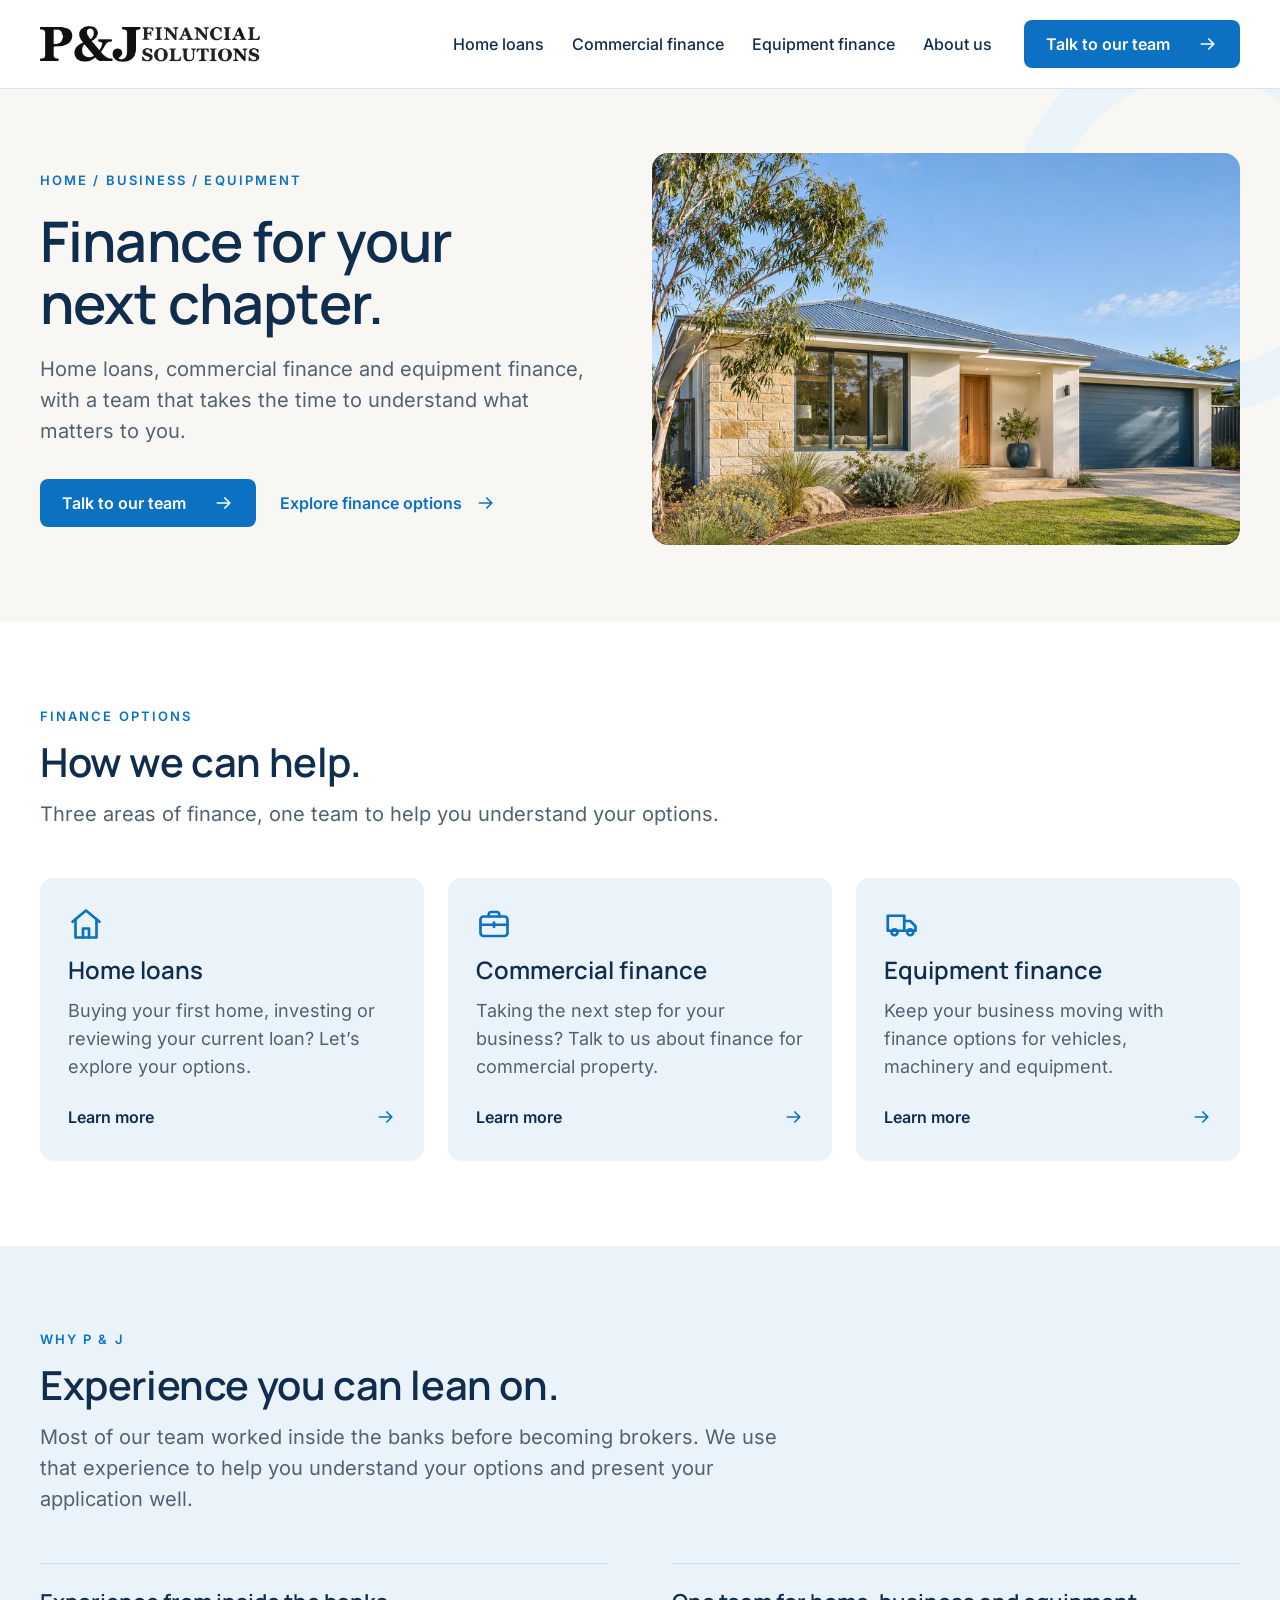
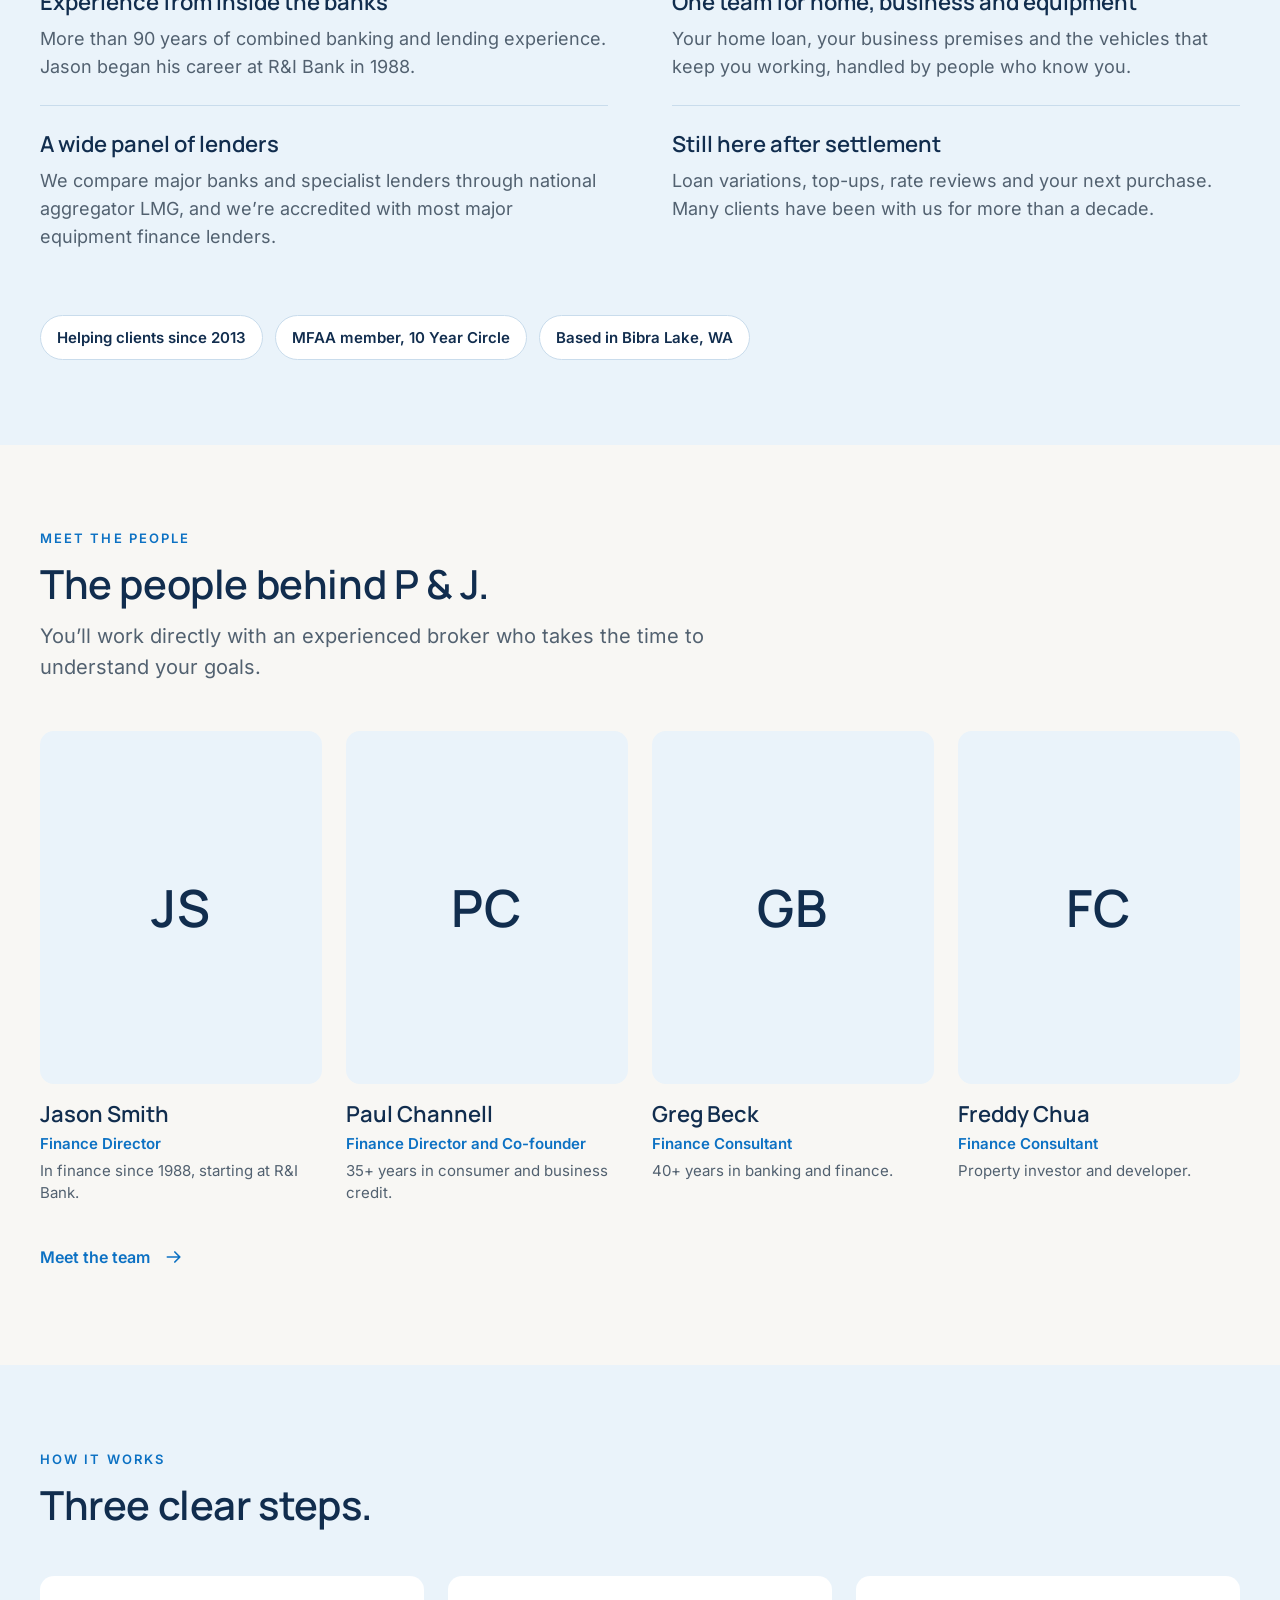
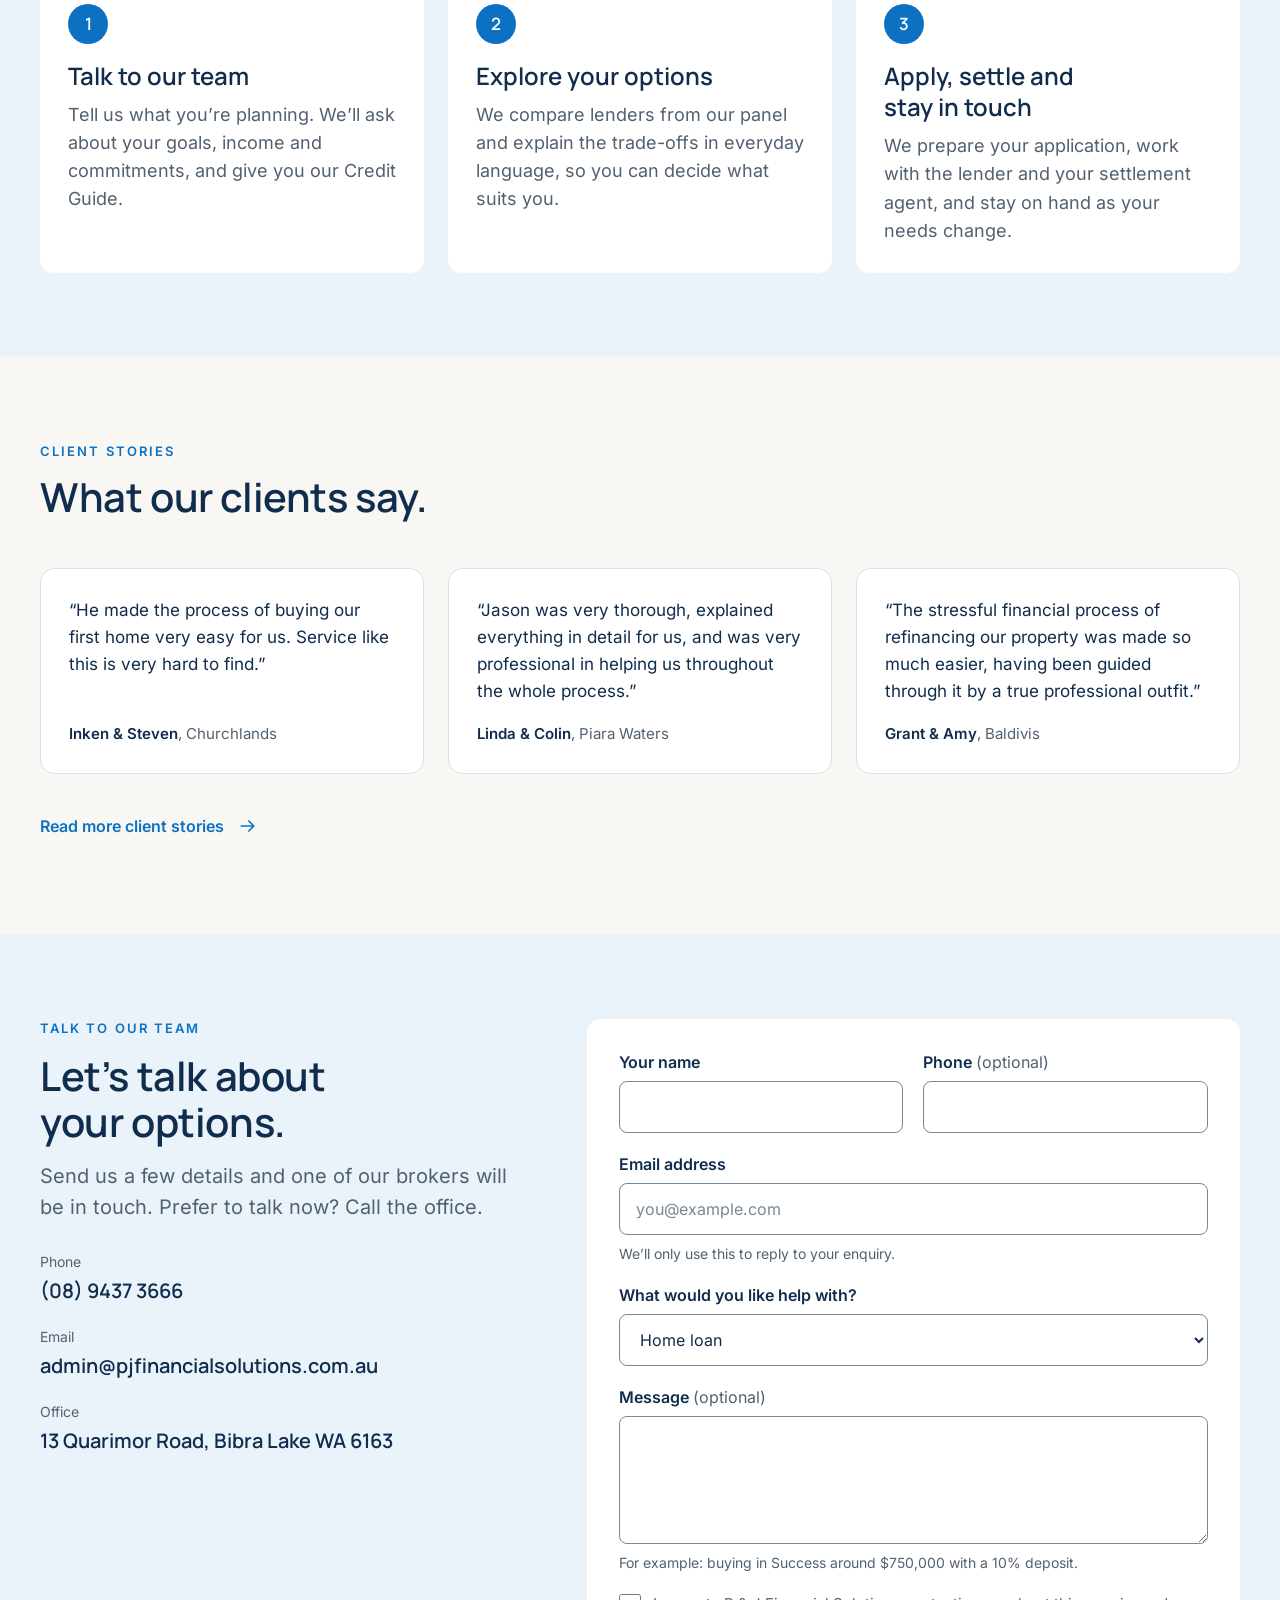
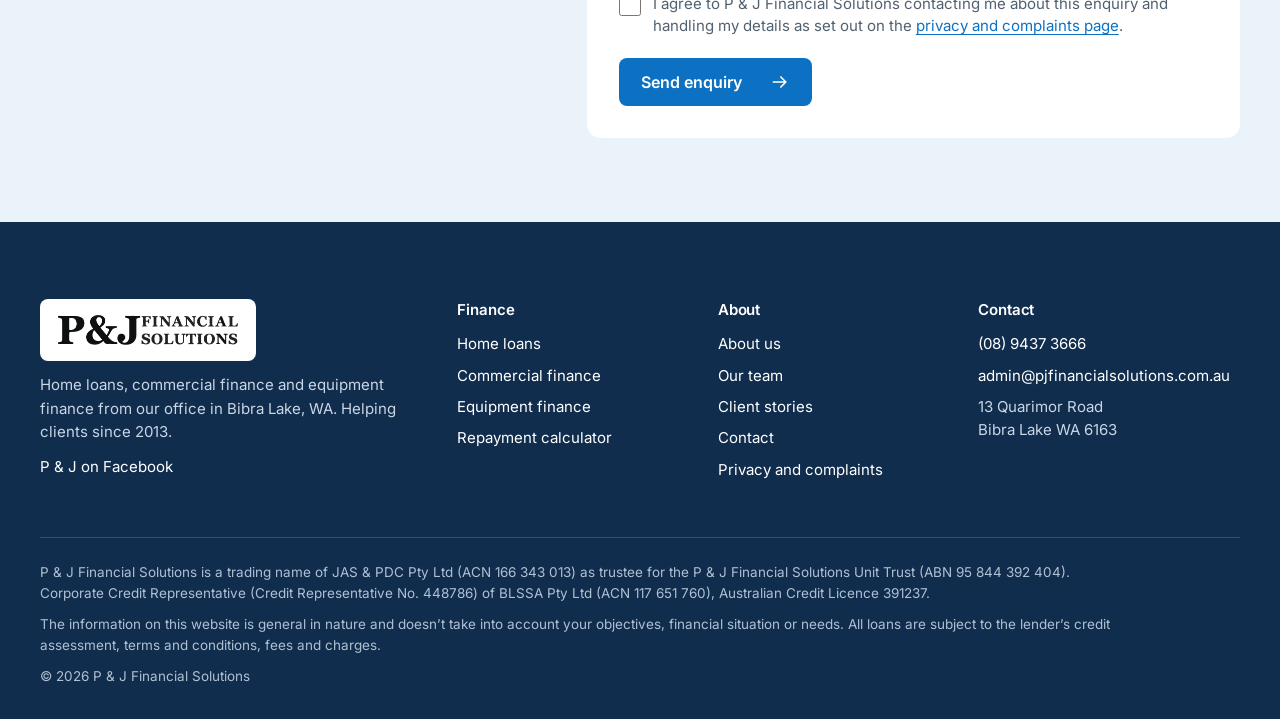
==== commit f47936a0: "Restyle to the P & J Brand Refresh (Nov 2026) P & J Blue/Deep Navy/Sky Wash/Warm White/Slate palette" ====
--- a/index.html
+++ b/index.html
@@ -3,193 +3,149 @@
 <head>
 <meta charset="utf-8">
 <meta name="viewport" content="width=device-width, initial-scale=1, viewport-fit=cover">
-<title>P&amp;J Financial Solutions | Mortgage &amp; Finance Brokers, Bibra Lake WA</title><meta name="description" content="Perth mortgage and finance brokers in Bibra Lake since 2013. Home loans, refinancing, commercial and equipment finance from a team with 90+ years of banking experience."><link rel="canonical" href="https://pjfinancialsolutions.com.au/"><meta property="og:type" content="website"><meta property="og:site_name" content="P &amp; J Financial Solutions"><meta property="og:title" content="P&amp;J Financial Solutions | Mortgage &amp; Finance Brokers, Bibra Lake WA"><meta property="og:description" content="Perth mortgage and finance brokers in Bibra Lake since 2013. Home loans, refinancing, commercial and equipment finance from a team with 90+ years of banking experience."><meta property="og:url" content="https://pjfinancialsolutions.com.au/"><meta property="og:image" content="https://pjfinancialsolutions.com.au/img/og-image.png"><meta property="og:locale" content="en_AU"><meta name="twitter:card" content="summary_large_image"><meta name="theme-color" content="#FFFFFF"><link rel="icon" href="favicon.svg" type="image/svg+xml"><link rel="icon" href="favicon.ico" sizes="32x32"><link rel="apple-touch-icon" href="img/apple-touch-icon.png"><link rel="manifest" href="site.webmanifest"><link rel="preload" href="fonts/bodoni-moda.woff2" as="font" type="font/woff2" crossorigin><link rel="preload" href="fonts/public-sans.woff2" as="font" type="font/woff2" crossorigin><link rel="stylesheet" href="styles.css"><script type="application/ld+json">{"@context": "https://schema.org", "@type": "FinancialService", "name": "P & J Financial Solutions", "url": "https://pjfinancialsolutions.com.au/", "logo": "https://pjfinancialsolutions.com.au/img/apple-touch-icon.png", "image": "https://pjfinancialsolutions.com.au/img/og-image.png", "telephone": "+61 8 9437 3666", "email": "admin@pjfinancialsolutions.com.au", "foundingDate": "2013", "address": {"@type": "PostalAddress", "streetAddress": "13 Quarimor Road", "addressLocality": "Bibra Lake", "addressRegion": "WA", "postalCode": "6163", "addressCountry": "AU"}, "areaServed": {"@type": "State", "name": "Western Australia"}, "sameAs": ["https://www.facebook.com/pauljasonfinancialsolutions/"]}</script>
+<title>P &amp; J Financial Solutions | Home, Commercial &amp; Equipment Finance, Bibra Lake WA</title><meta name="description" content="Finance for your next chapter. Home loans, commercial finance and equipment finance from an experienced Bibra Lake team, helping West Australians since 2013."><link rel="canonical" href="https://pjfinancialsolutions.com.au/"><meta property="og:type" content="website"><meta property="og:site_name" content="P &amp; J Financial Solutions"><meta property="og:title" content="P &amp; J Financial Solutions | Home, Commercial &amp; Equipment Finance, Bibra Lake WA"><meta property="og:description" content="Finance for your next chapter. Home loans, commercial finance and equipment finance from an experienced Bibra Lake team, helping West Australians since 2013."><meta property="og:url" content="https://pjfinancialsolutions.com.au/"><meta property="og:image" content="https://pjfinancialsolutions.com.au/img/og-image.jpg"><meta property="og:locale" content="en_AU"><meta name="twitter:card" content="summary_large_image"><meta name="theme-color" content="#FFFFFF"><link rel="icon" href="favicon.png" type="image/png"><link rel="icon" href="favicon.ico" sizes="32x32"><link rel="apple-touch-icon" href="img/apple-touch-icon.png"><link rel="manifest" href="site.webmanifest"><link rel="preload" href="fonts/manrope.woff2" as="font" type="font/woff2" crossorigin><link rel="preload" href="fonts/inter.woff2" as="font" type="font/woff2" crossorigin><link rel="preload" as="image" type="image/webp" href="img/home-hero-960.webp" imagesrcset="img/home-hero-960.webp 960w, img/home-hero-1536.webp 1536w" imagesizes="(max-width: 900px) 100vw, 620px"><link rel="stylesheet" href="styles.css"><script type="application/ld+json">{"@context": "https://schema.org", "@type": "FinancialService", "name": "P & J Financial Solutions", "url": "https://pjfinancialsolutions.com.au/", "logo": "https://pjfinancialsolutions.com.au/img/pj-logo.png", "image": "https://pjfinancialsolutions.com.au/img/og-image.jpg", "telephone": "+61 8 9437 3666", "email": "admin@pjfinancialsolutions.com.au", "foundingDate": "2013", "address": {"@type": "PostalAddress", "streetAddress": "13 Quarimor Road", "addressLocality": "Bibra Lake", "addressRegion": "WA", "postalCode": "6163", "addressCountry": "AU"}, "areaServed": {"@type": "State", "name": "Western Australia"}, "sameAs": ["https://www.facebook.com/pauljasonfinancialsolutions/"]}</script>
 </head>
 <body>
-<a class="skip" href="#main">Skip to content</a><header class="site-header"><div class="wrap header-inner"><a class="brand" href="index.html" aria-label="P&amp;J Financial Solutions, home"><span class="brand-pj" aria-hidden="true">P&amp;J</span><span class="brand-words" aria-hidden="true">Financial<br>Solutions</span></a><div class="header-right" style="display:flex;align-items:center;gap:12px"><nav id="site-nav" class="nav" aria-label="Main"><a href="home-loans.html">Home loans</a><a href="commercial-finance.html">Commercial</a><a href="equipment-finance.html">Equipment</a><a href="calculator.html">Calculator</a><a href="about.html">About</a><a href="contact.html">Contact</a><a class="btn btn-primary nav-call" href="tel:+61894373666">Call (08) 9437 3666</a></nav><a class="btn btn-ink header-call" href="tel:+61894373666">(08) 9437 3666</a><button class="menu-toggle" type="button" aria-expanded="false" aria-controls="site-nav">Menu</button></div></div></header><main id="main">
-<section class="band-ink hero" aria-labelledby="hero-title">
+<a class="skip" href="#main">Skip to content</a><header class="site-header"><div class="wrap header-inner"><a class="logo" href="index.html"><img src="img/pj-logo.png" alt="P &amp; J Financial Solutions home" width="358" height="60"></a><div class="header-right"><nav id="site-nav" class="nav" aria-label="Main"><a href="home-loans.html">Home loans</a><a href="commercial-finance.html">Commercial finance</a><a href="equipment-finance.html">Equipment finance</a><a href="about.html">About us</a><a class="btn btn-primary nav-cta" href="contact.html"><span>Talk to our team</span><svg viewBox="0 0 24 24" fill="none" stroke="currentColor" stroke-width="2" stroke-linecap="round" stroke-linejoin="round" aria-hidden="true" focusable="false"><path d="M4 12h15M13 6l6 6-6 6"/></svg></a></nav><a class="btn btn-primary header-cta" href="contact.html"><span>Talk to our team</span><svg viewBox="0 0 24 24" fill="none" stroke="currentColor" stroke-width="2" stroke-linecap="round" stroke-linejoin="round" aria-hidden="true" focusable="false"><path d="M4 12h15M13 6l6 6-6 6"/></svg></a><button class="menu-toggle" type="button" aria-expanded="false" aria-controls="site-nav" aria-label="Open menu"><svg class="icon-open" viewBox="0 0 24 24" fill="none" stroke="currentColor" stroke-width="2" stroke-linecap="round" stroke-linejoin="round" aria-hidden="true" focusable="false"><path d="M4 7h16M4 12h16M4 17h16"/></svg><svg class="icon-close" viewBox="0 0 24 24" fill="none" stroke="currentColor" stroke-width="2" stroke-linecap="round" stroke-linejoin="round" aria-hidden="true" focusable="false"><path d="M6 6l12 12M18 6 6 18"/></svg></button></div></div></header><main id="main">
+<section class="hero band-warm" aria-labelledby="hero-title">
   <div class="wrap hero-grid">
     <div class="hero-copy">
-      <h1 id="hero-title">We learned lending on the bank’s side of the desk. Now we sit on yours.</h1>
-      <p class="lede">P&amp;J Financial Solutions is a mortgage and finance broker in Bibra Lake. Since 2013 we’ve arranged home loans, commercial property finance and equipment finance for families and businesses across Western Australia, backed by more than 90 years of banking experience across our team.</p>
-      <div class="btn-row">
-        <a class="btn btn-primary" href="contact.html">Make an enquiry</a>
-        <a class="btn btn-line" href="tel:+61894373666">Call (08) 9437 3666</a>
-      </div>
+      <p class="eyebrow">Home / Business / Equipment</p>
+      <h1 id="hero-title">Finance for your next chapter.</h1>
+      <p class="lede">Home loans, commercial finance and equipment finance, with a team that takes the time to understand what matters to you.</p>
+      <div class="btn-row"><a class="btn btn-primary" href="#enquire"><span>Talk to our team</span><svg viewBox="0 0 24 24" fill="none" stroke="currentColor" stroke-width="2" stroke-linecap="round" stroke-linejoin="round" aria-hidden="true" focusable="false"><path d="M4 12h15M13 6l6 6-6 6"/></svg></a> <a class="link-arrow" href="#finance"><span>Explore finance options</span><svg viewBox="0 0 24 24" fill="none" stroke="currentColor" stroke-width="2" stroke-linecap="round" stroke-linejoin="round" aria-hidden="true" focusable="false"><path d="M4 12h15M13 6l6 6-6 6"/></svg></a></div>
     </div>
-    <div class="picker" id="picker">
-      <fieldset>
-        <legend>What are you looking to finance?</legend>
-        <label class="choice"><input type="radio" name="need" id="need-home" value="home" checked><span>A home or investment property</span></label>
-        <label class="choice"><input type="radio" name="need" id="need-refinance" value="refinance"><span>A better deal on my current loan</span></label>
-        <label class="choice"><input type="radio" name="need" id="need-commercial" value="commercial"><span>Business premises or a business loan</span></label>
-        <label class="choice"><input type="radio" name="need" id="need-equipment" value="equipment"><span>A vehicle, truck or equipment</span></label>
-      </fieldset>
-      <div class="picker-out">
-        <p id="picker-text" aria-live="polite">First home, next home or an investment property. We’ll work out what you can borrow and which lenders suit you.</p>
-        <a class="btn btn-ink" id="picker-go" href="contact.html#home">Start my enquiry</a>
-        <a class="text-link small" id="picker-read" href="home-loans.html">Read about home loans</a>
-      </div>
+    <div class="hero-media">
+      <span class="arc arc-hero" aria-hidden="true"></span>
+      <picture>
+        <source type="image/webp" srcset="img/home-hero-960.webp 960w, img/home-hero-1536.webp 1536w" sizes="(max-width: 900px) 100vw, 620px">
+        <img src="img/home-hero-1536.jpg" srcset="img/home-hero-960.jpg 960w, img/home-hero-1536.jpg 1536w" sizes="(max-width: 900px) 100vw, 620px" width="1536" height="1024" alt="A single-storey home with a timber front door, native garden and gum tree in morning light" fetchpriority="high">
+      </picture>
     </div>
   </div>
 </section>
 
-<section class="section-tight" aria-label="About P&amp;J at a glance">
+<section class="section band-white" id="finance" aria-labelledby="finance-title">
   <div class="wrap">
-    <ul class="proof">
-      <li><strong>Since 2013</strong><span>Independent broker based in Bibra Lake</span></li>
-      <li><strong>90+ years</strong><span>Combined banking and lending experience</span></li>
-      <li><strong>MFAA member</strong><span>Mortgage &amp; Finance Association of Australia, 10 Year Circle</span></li>
-      <li><strong>Awards finalist</strong><span>Industry business excellence awards, 2015 to 2022</span></li>
+    <div class="section-head">
+      <p class="eyebrow">Finance options</p>
+      <h2 id="finance-title">How we can help.</h2>
+      <p class="lede">Three areas of finance, one team to help you understand your options.</p>
+    </div>
+    <div class="pathways">
+      <article class="pathway"><svg class="icon" viewBox="0 0 24 24" fill="none" stroke="currentColor" stroke-width="1.8" stroke-linecap="round" stroke-linejoin="round" aria-hidden="true" focusable="false"><path d="M3 10.5 12 3l9 7.5"/><path d="M5 9v12h14V9"/><path d="M10 21v-6h4v6"/></svg><h3>Home loans</h3><p>Buying your first home, investing or reviewing your current loan? Let’s explore your options.</p><a class="link-arrow" href="home-loans.html"><span>Learn more<span class="vh"> about home loans</span></span><svg viewBox="0 0 24 24" fill="none" stroke="currentColor" stroke-width="2" stroke-linecap="round" stroke-linejoin="round" aria-hidden="true" focusable="false"><path d="M4 12h15M13 6l6 6-6 6"/></svg></a></article>
+      <article class="pathway"><svg class="icon" viewBox="0 0 24 24" fill="none" stroke="currentColor" stroke-width="1.8" stroke-linecap="round" stroke-linejoin="round" aria-hidden="true" focusable="false"><rect x="3" y="7" width="18" height="13" rx="2"/><path d="M8.5 7V5.5A1.5 1.5 0 0 1 10 4h4a1.5 1.5 0 0 1 1.5 1.5V7"/><path d="M3 12.5h18"/><path d="M12 11v3"/></svg><h3>Commercial finance</h3><p>Taking the next step for your business? Talk to us about finance for commercial property.</p><a class="link-arrow" href="commercial-finance.html"><span>Learn more<span class="vh"> about commercial finance</span></span><svg viewBox="0 0 24 24" fill="none" stroke="currentColor" stroke-width="2" stroke-linecap="round" stroke-linejoin="round" aria-hidden="true" focusable="false"><path d="M4 12h15M13 6l6 6-6 6"/></svg></a></article>
+      <article class="pathway"><svg class="icon" viewBox="0 0 24 24" fill="none" stroke="currentColor" stroke-width="1.8" stroke-linecap="round" stroke-linejoin="round" aria-hidden="true" focusable="false"><path d="M2.5 6.5h11v10h-11z"/><path d="M13.5 10h4l3.5 3.5v3h-7.5"/><circle cx="7" cy="17.5" r="2"/><circle cx="17.5" cy="17.5" r="2"/></svg><h3>Equipment finance</h3><p>Keep your business moving with finance options for vehicles, machinery and equipment.</p><a class="link-arrow" href="equipment-finance.html"><span>Learn more<span class="vh"> about equipment finance</span></span><svg viewBox="0 0 24 24" fill="none" stroke="currentColor" stroke-width="2" stroke-linecap="round" stroke-linejoin="round" aria-hidden="true" focusable="false"><path d="M4 12h15M13 6l6 6-6 6"/></svg></a></article>
+    </div>
+  </div>
+</section>
+
+<section class="section band-sky" aria-labelledby="why-title">
+  <div class="wrap">
+    <div class="section-head">
+      <p class="eyebrow">Why P &amp; J</p>
+      <h2 id="why-title">Experience you can lean on.</h2>
+      <p class="lede">Most of our team worked inside the banks before becoming brokers. We use that experience to help you understand your options and present your application well.</p>
+    </div>
+    <div class="reasons">
+      <div class="reason"><h3>Experience from inside the banks</h3><p>More than 90 years of combined banking and lending experience. Jason began his career at R&amp;I Bank in 1988.</p></div>
+      <div class="reason"><h3>One team for home, business and equipment</h3><p>Your home loan, your business premises and the vehicles that keep you working, handled by people who know you.</p></div>
+      <div class="reason"><h3>A wide panel of lenders</h3><p>We compare major banks and specialist lenders through national aggregator LMG, and we’re accredited with most major equipment finance lenders.</p></div>
+      <div class="reason"><h3>Still here after settlement</h3><p>Loan variations, top-ups, rate reviews and your next purchase. Many clients have been with us for more than a decade.</p></div>
+    </div>
+    <ul class="facts">
+      <li>Helping clients since 2013</li>
+      <li>MFAA member, 10 Year Circle</li>
+      <li>Based in Bibra Lake, WA</li>
     </ul>
   </div>
 </section>
 
-<section class="section" id="services" aria-labelledby="services-title" style="padding-top:clamp(24px,3vw,40px)">
+<section class="section band-warm" aria-labelledby="people-title">
   <div class="wrap">
     <div class="section-head">
-      <h2 id="services-title">Home loans, commercial finance and equipment finance</h2>
-      <p class="lede">Whichever you need, you’ll deal with an experienced broker from the first conversation to settlement and beyond.</p>
+      <p class="eyebrow">Meet the people</p>
+      <h2 id="people-title">The people behind P &amp; J.</h2>
+      <p class="lede">You’ll work directly with an experienced broker who takes the time to understand your goals.</p>
     </div>
-    <div class="services">
-      <article class="service">
-        <div class="service-art"><svg viewBox="0 0 120 100" aria-hidden="true" fill="none" stroke="#0F3A40" stroke-width="2.5" stroke-linejoin="round" stroke-linecap="round"><path d="M14 50 L60 14 L106 50"/><path d="M24 42 V88 H96 V42"/><rect x="50" y="60" width="20" height="28" fill="#E3A82B"/><rect x="31" y="52" width="13" height="13"/><rect x="76" y="52" width="13" height="13"/><path d="M80 24 V12 H90 V32"/></svg></div>
-        <div class="service-body">
-          <h3><a href="home-loans.html">Home loans</a></h3>
-          <p>Buying your first home, upgrading, investing or refinancing. We compare lenders, explain the trade-offs in plain English and manage the application through to settlement.</p>
-          <p><a class="text-link" href="home-loans.html">Home loans in detail</a></p>
-        </div>
-        <div class="service-list">
-          <h4>Often used for</h4>
-          <ul class="ticks"><li>First home purchases</li><li>Investment properties</li><li>Refinancing an existing loan</li><li>Buying land and building</li></ul>
-        </div>
-      </article>
-      <article class="service">
-        <div class="service-art"><svg viewBox="0 0 120 100" aria-hidden="true" fill="none" stroke="#0F3A40" stroke-width="2.5" stroke-linejoin="round" stroke-linecap="round"><path d="M10 88 H110"/><path d="M18 88 V30 H62 V88"/><path d="M62 88 V48 H102 V88"/><path d="M28 40 H52 M28 52 H52 M28 64 H52"/><rect x="70" y="62" width="24" height="26" fill="#E3A82B"/><path d="M70 69 H94 M70 76 H94 M70 83 H94"/><path d="M62 48 L82 38 L102 48"/></svg></div>
-        <div class="service-body">
-          <h3><a href="commercial-finance.html">Commercial finance</a></h3>
-          <p>Buying premises, refinancing business debt or funding growth. We read your financials the way a bank credit manager does, so your proposal answers the lender’s questions before they’re asked.</p>
-          <p><a class="text-link" href="commercial-finance.html">Commercial finance in detail</a></p>
-        </div>
-        <div class="service-list">
-          <h4>Often used for</h4>
-          <ul class="ticks"><li>Offices, shops and warehouses</li><li>Refinancing commercial loans</li><li>Business loans</li><li>Cash-flow forecasts for lenders</li></ul>
-        </div>
-      </article>
-      <article class="service">
-        <div class="service-art"><svg viewBox="0 0 120 100" aria-hidden="true" fill="none" stroke="#0F3A40" stroke-width="2.5" stroke-linejoin="round" stroke-linecap="round"><rect x="8" y="30" width="64" height="44"/><path d="M72 44 H94 L108 60 V74 H72 Z"/><path d="M80 50 H92 L100 60 H80 Z" fill="#E3A82B"/><circle cx="28" cy="78" r="9" fill="#F1F4F2"/><circle cx="90" cy="78" r="9" fill="#F1F4F2"/><path d="M8 74 H19 M37 74 H81"/></svg></div>
-        <div class="service-body">
-          <h3><a href="equipment-finance.html">Equipment finance</a></h3>
-          <p>We’re accredited with most major equipment finance lenders, so we can compare rates and terms on vehicles, trucks, machinery and other business assets.</p>
-          <p><a class="text-link" href="equipment-finance.html">Equipment finance in detail</a></p>
-        </div>
-        <div class="service-list">
-          <h4>Often used for</h4>
-          <ul class="ticks"><li>Cars, utes and vans</li><li>Trucks and transport assets</li><li>Machinery and equipment</li><li>Boats</li></ul>
-        </div>
-      </article>
-    </div>
+    <ul class="people">
+      <li class="person"><div class="portrait" aria-hidden="true">JS</div><h3>Jason Smith</h3><p class="role">Finance Director</p><p>In finance since 1988, starting at R&amp;I Bank.</p></li>
+      <li class="person"><div class="portrait" aria-hidden="true">PC</div><h3>Paul Channell</h3><p class="role">Finance Director and Co-founder</p><p>35+ years in consumer and business credit.</p></li>
+      <li class="person"><div class="portrait" aria-hidden="true">GB</div><h3>Greg Beck</h3><p class="role">Finance Consultant</p><p>40+ years in banking and finance.</p></li>
+      <li class="person"><div class="portrait" aria-hidden="true">FC</div><h3>Freddy Chua</h3><p class="role">Finance Consultant</p><p>Property investor and developer.</p></li>
+    </ul>
+    <p style="margin-top:28px"><a class="link-arrow" href="team.html"><span>Meet the team</span><svg viewBox="0 0 24 24" fill="none" stroke="currentColor" stroke-width="2" stroke-linecap="round" stroke-linejoin="round" aria-hidden="true" focusable="false"><path d="M4 12h15M13 6l6 6-6 6"/></svg></a></p>
   </div>
 </section>
 
-<section class="section band-paper" aria-labelledby="after-title">
-  <div class="wrap split">
-    <div class="stack-lg">
-      <h2 id="after-title">Settlement isn’t the end of the job</h2>
-      <p class="lede">Many of our clients have been with us for years. After your loan settles we stay your broker, so when you want to change your loan, top it up, buy the next property or just ask a question, you call the same people.</p>
-      <ul class="ticks">
-        <li>Loan variations and top-ups</li>
-        <li>Rate reviews when the market moves</li>
-        <li>Help with your next purchase</li>
-        <li>General lending and banking questions</li>
-      </ul>
-      <p><a class="text-link" href="about.html">How we work</a></p>
-    </div>
-    <div class="file">
-      <span class="file-tab">Client file</span>
-      <h3>Shiralee, from her first home onwards</h3>
-      <ol class="timeline">
-        <li><strong>First home, 2014</strong><span>Aged 21, referred to us by her home builder</span></li>
-        <li><strong>Refinanced her first home</strong></li>
-        <li><strong>An affordable car loan</strong></li>
-        <li><strong>A second property</strong><span>Plus help for her friends and family along the way</span></li>
-      </ol>
-      <blockquote>“I am forever grateful for the hard work that the company has put in for me over the years.” Shiralee of Newman</blockquote>
-    </div>
-  </div>
-</section>
-
-<section class="section" aria-labelledby="how-title">
+<section class="section band-sky" aria-labelledby="how-title">
   <div class="wrap">
     <div class="section-head">
-      <h2 id="how-title">How it works</h2>
-      <p class="lede">A clear process, with a broker you can reach at every step.</p>
+      <p class="eyebrow">How it works</p>
+      <h2 id="how-title">Three clear steps.</h2>
     </div>
     <ol class="steps">
-      <li><h3>Talk it through</h3><p>Call, email or meet us. We’ll ask about your plans, income and commitments, and give you our Credit Guide.</p></li>
-      <li><h3>Compare your options</h3><p>We search our lender panel and explain the trade-offs between rates, fees, features and turnaround times.</p></li>
-      <li><h3>Apply and get approved</h3><p>We prepare the application, gather the paperwork with you and deal with the lender until it’s approved.</p></li>
-      <li><h3>Settle and stay in touch</h3><p>We work with your settlement agent to get you to settlement, then check in as your needs change.</p></li>
+      <li><h3>Talk to our team</h3><p>Tell us what you’re planning. We’ll ask about your goals, income and commitments, and give you our Credit Guide.</p></li>
+      <li><h3>Explore your options</h3><p>We compare lenders from our panel and explain the trade-offs in everyday language, so you can decide what suits you.</p></li>
+      <li><h3>Apply, settle and stay in touch</h3><p>We prepare your application, work with the lender and your settlement agent, and stay on hand as your needs change.</p></li>
     </ol>
   </div>
 </section>
 
-<section class="section band-paper" aria-labelledby="team-title">
+<section class="section band-warm" aria-labelledby="stories-title">
   <div class="wrap">
     <div class="section-head">
-      <h2 id="team-title">The people you’ll deal with</h2>
-      <p class="lede">You’ll work directly with an experienced broker. Most of our team began their careers inside the banks.</p>
+      <p class="eyebrow">Client stories</p>
+      <h2 id="stories-title">What our clients say.</h2>
     </div>
-    <ul class="people">
-      <li class="person"><div class="monogram" aria-hidden="true">JS</div><h3>Jason Smith</h3><p class="role">Finance Director</p><p class="small">In finance since 1988, starting at R&amp;I Bank</p></li>
-      <li class="person"><div class="monogram" aria-hidden="true">PC</div><h3>Paul Channell</h3><p class="role">Finance Director and Co-founder</p><p class="small">35+ years in consumer and business credit</p></li>
-      <li class="person"><div class="monogram" aria-hidden="true">GB</div><h3>Greg Beck</h3><p class="role">Finance Consultant</p><p class="small">40+ years in banking and finance</p></li>
-      <li class="person"><div class="monogram" aria-hidden="true">FC</div><h3>Freddy Chua</h3><p class="role">Finance Consultant</p><p class="small">Property investor and developer</p></li>
-    </ul>
-    <p style="margin-top:2rem"><a class="btn btn-line" href="team.html">Meet the team</a></p>
+    <div class="quotes">
+      <figure class="quote"><blockquote>“He made the process of buying our first home very easy for us. Service like this is very hard to find.”</blockquote><figcaption><strong>Inken &amp; Steven</strong>, Churchlands</figcaption></figure>
+      <figure class="quote"><blockquote>“Jason was very thorough, explained everything in detail for us, and was very professional in helping us throughout the whole process.”</blockquote><figcaption><strong>Linda &amp; Colin</strong>, Piara Waters</figcaption></figure>
+      <figure class="quote"><blockquote>“The stressful financial process of refinancing our property was made so much easier, having been guided through it by a true professional outfit.”</blockquote><figcaption><strong>Grant &amp; Amy</strong>, Baldivis</figcaption></figure>
+    </div>
+    <p style="margin-top:28px"><a class="link-arrow" href="testimonials.html"><span>Read more client stories</span><svg viewBox="0 0 24 24" fill="none" stroke="currentColor" stroke-width="2" stroke-linecap="round" stroke-linejoin="round" aria-hidden="true" focusable="false"><path d="M4 12h15M13 6l6 6-6 6"/></svg></a></p>
   </div>
 </section>
 
-<section class="section" aria-labelledby="quotes-title">
-  <div class="wrap">
-    <h2 id="quotes-title" class="small" style="font-family:var(--body);font-size:var(--step--1);font-weight:700;color:var(--muted);margin-bottom:1.2rem">What clients say</h2>
-    <figure class="feature-quote">
-      <blockquote>He made the process of buying our first home very easy for us. Service like this is very hard to find.</blockquote>
-      <figcaption class="cite">Inken &amp; Steven <span>of Churchlands, on working with Paul</span></figcaption>
-    </figure>
-    <div class="quote-pair">
-      <figure><blockquote>“Jason was very thorough, explained everything in detail for us, and was very professional in helping us throughout the whole process.”</blockquote><figcaption class="cite">Linda &amp; Colin <span>of Piara Waters, land and construction loan</span></figcaption></figure>
-      <figure><blockquote>“The stressful financial process of refinancing our property was made so much easier, having been guided through it by a true professional outfit.”</blockquote><figcaption class="cite">Grant &amp; Amy <span>of Baldivis, refinance</span></figcaption></figure>
+<section class="section band-sky" id="enquire" aria-labelledby="enquire-title">
+  <div class="wrap enquiry-grid">
+    <div class="stack-lg">
+      <div class="stack">
+        <p class="eyebrow">Talk to our team</p>
+        <h2 id="enquire-title">Let’s talk about your options.</h2>
+        <p class="lede">Send us a few details and one of our brokers will be in touch. Prefer to talk now? Call the office.</p>
+      </div>
+      
+<div class="details">
+  <div><span class="k">Phone</span><span class="v"><a href="tel:+61894373666">(08) 9437 3666</a></span></div>
+  <div><span class="k">Email</span><span class="v"><a href="mailto:admin@pjfinancialsolutions.com.au">admin@pjfinancialsolutions.com.au</a></span></div>
+  <div><span class="k">Office</span><span class="v">13 Quarimor Road, Bibra Lake WA 6163</span></div>
+</div>
+
     </div>
-    <p style="margin-top:2rem"><a class="text-link" href="testimonials.html">Read more client stories</a></p>
+    <div class="card">
+<form class="form" id="enquiry-form" novalidate>
+  <div class="form-row">
+    <div class="field"><label for="f-name">Your name</label><input id="f-name" name="name" type="text" autocomplete="name" required></div>
+    <div class="field"><label for="f-phone">Phone <span class="opt">(optional)</span></label><input id="f-phone" name="phone" type="tel" autocomplete="tel"></div>
   </div>
-</section>
-
-<section class="section-tight band-paper" aria-labelledby="lenders-title">
-  <div class="wrap stack-lg">
-    <div class="stack">
-      <h2 id="lenders-title" style="font-size:var(--step-2)">Lenders we work with</h2>
-      <p class="muted measure">We compare loans from a wide panel of banks and specialist lenders, including:</p>
-    </div>
-    <ul class="lenders"><li>ANZ</li><li>Commonwealth Bank</li><li>NAB</li><li>Westpac</li><li>ING</li><li>Suncorp</li><li>St.George</li><li>Resimac</li><li style="font-family:var(--body);font-size:1rem;font-weight:600;color:var(--muted)">and many more</li></ul>
+  <div class="field"><label for="f-email">Email address</label><input id="f-email" name="email" type="email" autocomplete="email" placeholder="you@example.com" required aria-describedby="f-email-help"><span class="help" id="f-email-help">We’ll only use this to reply to your enquiry.</span></div>
+  <div class="field"><label for="f-need">What would you like help with?</label>
+    <select id="f-need" name="need">
+      <option>Home loan</option>
+      <option>Refinance</option>
+      <option>Commercial finance</option>
+      <option>Equipment or vehicle finance</option>
+      <option>Something else</option>
+    </select>
   </div>
-</section>
-
-<section class="band-ink section" aria-labelledby="cta-title">
-  <div class="wrap cta-grid">
-    <div class="stack-lg">
-      <h2 id="cta-title">Tell us what you’re planning</h2>
-      <p class="lede">Have a chat with one of our brokers about your options. There’s no obligation, and you’ll get straight answers.</p>
-      <div class="btn-row">
-        <a class="btn btn-primary" href="contact.html">Make an enquiry</a>
-        <a class="btn btn-line" href="tel:+61894373666">Call (08) 9437 3666</a>
-      </div>
-    </div>
-    <dl class="contact-lines">
-      <div><dt>Phone</dt><dd>(08) 9437 3666</dd></div>
-      <div><dt>Email</dt><dd style="overflow-wrap:anywhere">admin@pjfinancialsolutions.com.au</dd></div>
-      <div><dt>Office</dt><dd>13 Quarimor Road, Bibra Lake WA 6163</dd></div>
-    </dl>
+  <div class="field"><label for="f-message">Message <span class="opt">(optional)</span></label><textarea id="f-message" name="message" rows="4" aria-describedby="f-message-help"></textarea><span class="help" id="f-message-help">For example: buying in Success around $750,000 with a 10% deposit.</span></div>
+  <div class="hp" aria-hidden="true"><label for="f-website">Leave this field empty</label><input id="f-website" name="website" type="text" tabindex="-1" autocomplete="off"></div>
+  <label class="check" for="f-consent"><input id="f-consent" name="consent" type="checkbox" value="yes" required><span>I agree to P &amp; J Financial Solutions contacting me about this enquiry and handling my details as set out on the <a href="privacy.html">privacy and complaints page</a>.</span></label>
+  <div><button class="btn btn-primary" type="submit"><span class="btn-label">Send enquiry</span><svg viewBox="0 0 24 24" fill="none" stroke="currentColor" stroke-width="2" stroke-linecap="round" stroke-linejoin="round" aria-hidden="true" focusable="false"><path d="M4 12h15M13 6l6 6-6 6"/></svg></button></div>
+  <p class="form-status" id="form-status" role="status" tabindex="-1" hidden></p>
+</form>
+</div>
   </div>
 </section>
 </main>
@@ -197,9 +153,9 @@
   <div class="wrap">
     <div class="footer-grid">
       <div class="footer-col">
-        <a class="brand" href="index.html" aria-label="P&amp;J Financial Solutions, home"><span class="brand-pj" aria-hidden="true">P&amp;J</span><span class="brand-words" aria-hidden="true">Financial<br>Solutions</span></a>
-        <p>Mortgage and finance brokers in Bibra Lake, helping Western Australian families and businesses since 2013.</p>
-        <p><a href="https://www.facebook.com/pauljasonfinancialsolutions/" rel="noopener">P&amp;J on Facebook</a></p>
+        <a class="footer-logo" href="index.html"><img src="img/pj-logo.png" alt="P &amp; J Financial Solutions home" width="358" height="60" loading="lazy"></a>
+        <p>Home loans, commercial finance and equipment finance from our office in Bibra Lake, WA. Helping clients since 2013.</p>
+        <p><a href="https://www.facebook.com/pauljasonfinancialsolutions/" rel="noopener">P &amp; J on Facebook</a></p>
       </div>
       <div class="footer-col">
         <h2>Finance</h2>
@@ -221,7 +177,7 @@
         </ul>
       </div>
       <div class="footer-col">
-        <h2>Get in touch</h2>
+        <h2>Contact</h2>
         <ul>
           <li><a href="tel:+61894373666">(08) 9437 3666</a></li>
           <li style="overflow-wrap:anywhere"><a href="mailto:admin@pjfinancialsolutions.com.au">admin@pjfinancialsolutions.com.au</a></li>
--- a/styles.css
+++ b/styles.css
@@ -1,561 +1,425 @@
-/* P&J Financial Solutions — site styles
-   Layout concept: a quiet, left-aligned editorial page on cool "salt" paper; the deep
-   Indian Ocean teal carries the hero and closing band; banksia gold is the one accent,
-   reserved for primary actions and the selected state. Bodoni Moda echoes the P&J
-   wordmark; Public Sans does the reading. */
+/* P & J Financial Solutions — site styles
+   Built to the P & J Brand Refresh (November 2026): one recognisable blue, navy for depth,
+   pale blue for quieter sections, warm white page; Manrope headings, Inter body. */
 
 @font-face {
-  font-family: "Bodoni Moda";
-  src: url("fonts/bodoni-moda.woff2") format("woff2");
-  font-weight: 400 900;
+  font-family: "Manrope";
+  src: url("fonts/manrope.woff2") format("woff2");
+  font-weight: 500 700;
   font-style: normal;
   font-display: swap;
 }
 @font-face {
-  font-family: "Public Sans";
-  src: url("fonts/public-sans.woff2") format("woff2");
-  font-weight: 100 900;
+  font-family: "Inter";
+  src: url("fonts/inter.woff2") format("woff2");
+  font-weight: 400 700;
   font-style: normal;
   font-display: swap;
 }
-@font-face {
-  font-family: "Public Sans";
-  src: url("fonts/public-sans-italic.woff2") format("woff2");
-  font-weight: 100 900;
-  font-style: italic;
-  font-display: swap;
-}
 
 :root {
-  /* Colour */
-  --ink: #0F3A40;          /* deep ocean teal: hero, headings, closing band */
-  --text: #16292C;         /* body copy */
-  --muted: #4A6663;        /* secondary copy */
-  --salt: #F1F4F2;         /* page ground */
-  --paper: #FFFFFF;        /* forms, the hero picker */
-  --banksia: #E3A82B;      /* the accent: primary buttons, selected states */
-  --banksia-deep: #8A5A00; /* accent as text on light grounds */
-  --mist: #DDE7E4;         /* soft teal band */
-  --line: #C9D3D0;         /* dividers */
-  --on-ink: #D7E4E1;       /* secondary copy on teal */
-  --error: #A3261B;
-  --ok: #1E6B45;
+  /* Brand colour system */
+  --blue: #0C71C3;        /* P & J Blue: primary actions */
+  --blue-dark: #0A5FA6;   /* hover / pressed */
+  --navy: #112D4E;        /* headings + footer */
+  --sky: #EAF3FA;         /* Sky Wash: quiet surfaces */
+  --warm: #F8F7F4;        /* Warm White: page background */
+  --slate: #526170;       /* body + supporting text */
+  --white: #FFFFFF;       /* cards + logo panels */
+  --line: #D8E2EB;        /* hairlines and card borders */
+  --field: #75879A;       /* form field borders (3:1 on white) */
+  --ring: #22436B;        /* circle motif on navy */
+  --on-navy: #C9D6E3;     /* supporting text on navy */
+  --error: #B42318;
+  --ok: #1D6B44;
 
   /* Type */
-  --display: "Bodoni Moda", "Bodoni 72", Didot, "Times New Roman", Georgia, serif;
-  --body: "Public Sans", "Helvetica Neue", Arial, sans-serif;
-  --step--1: 0.9375rem;
-  --step-0: 1.125rem;
-  --step-1: 1.375rem;
-  --step-2: clamp(1.5rem, 1.25rem + 0.9vw, 1.875rem);
-  --step-3: clamp(2rem, 1.45rem + 2.1vw, 3rem);
-  --step-4: clamp(2.5rem, 1.55rem + 3.8vw, 4.375rem);
-
-  /* Space */
-  --gutter: max(clamp(16px, 4vw, 40px), env(safe-area-inset-left, 0px));
-  --gutter-r: max(clamp(16px, 4vw, 40px), env(safe-area-inset-right, 0px));
-  --section: clamp(56px, 8vw, 112px);
-  --radius: 4px;
-  --focus: var(--ink);
+  --head: "Manrope", Arial, sans-serif;
+  --body: "Inter", Arial, sans-serif;
+  --h1: clamp(36px, 26.4px + 2.47vw, 56px);
+  --h2: clamp(28px, 22.2px + 1.48vw, 40px);
+  --h3: clamp(22px, 21px + 0.25vw, 24px);
+  --text: clamp(16px, 15px + 0.25vw, 18px);
+  --small: 14px;
+
+  /* Space + shape */
+  --g: clamp(24px, 4vw, 40px);
+  --section: clamp(48px, 6.6vw, 104px);
+  --r-control: 8px;
+  --r-card: 14px;
 
   color-scheme: light;
 }
 
 *, *::before, *::after { box-sizing: border-box; }
-html { -webkit-text-size-adjust: 100%; scroll-padding-top: 96px; }
+html { -webkit-text-size-adjust: 100%; scroll-padding-top: 104px; }
 body {
   margin: 0;
-  background: var(--salt);
-  color: var(--text);
+  background: var(--warm);
+  color: var(--slate);
   font-family: var(--body);
-  font-size: var(--step-0);
-  line-height: 1.65;
-  text-rendering: optimizeLegibility;
+  font-size: var(--text);
+  line-height: 1.56;
 }
 body::before {
   content: "";
-  position: fixed;
-  inset: 0 0 auto;
+  position: fixed; inset: 0 0 auto;
   height: env(safe-area-inset-top, 0px);
-  z-index: 60;
-  background: var(--paper);
+  z-index: 60; background: var(--white);
 }
 img, svg { max-width: 100%; height: auto; }
-a { color: var(--ink); text-decoration-thickness: 1px; text-underline-offset: 0.18em; }
-a:hover { text-decoration-thickness: 2px; }
-:focus-visible { outline: 3px solid var(--focus); outline-offset: 3px; border-radius: 2px; }
 p { margin: 0; }
 ul, ol { margin: 0; padding: 0; }
-
-h1, h2, h3 {
-  font-family: var(--display);
-  color: var(--ink);
-  font-weight: 600;
-  margin: 0;
-  text-wrap: balance;
-}
-h1 { font-size: var(--step-4); line-height: 1.04; letter-spacing: -0.012em; }
-h2 { font-size: var(--step-3); line-height: 1.08; letter-spacing: -0.008em; }
-h3 { font-size: var(--step-2); line-height: 1.15; }
-h4 { font-family: var(--body); font-size: var(--step-0); font-weight: 700; margin: 0; color: var(--ink); }
-/* Cap Bodoni's optical size so display type keeps sturdy, readable hairlines like the P&J wordmark */
-h1, h2, h3, .brand, .feature-quote blockquote, .monogram, .proof strong, .lenders li, .faq summary, .result-main .v {
-  font-optical-sizing: none;
-  font-variation-settings: "opsz" 30;
-}
-
-.skip {
-  position: absolute; left: -9999px; top: 0;
-  background: var(--banksia); color: var(--ink); padding: 12px 16px; z-index: 100; font-weight: 700;
-}
-.skip:focus { left: 16px; top: calc(env(safe-area-inset-top, 0px) + 8px); }
+a { color: var(--blue); text-decoration: underline; text-decoration-thickness: 1px; text-underline-offset: 0.2em; }
+a:hover { color: var(--blue-dark); text-decoration-thickness: 2px; }
+:focus-visible { outline: none; box-shadow: 0 0 0 2px var(--white), 0 0 0 5px var(--blue); border-radius: 4px; }
+
+h1, h2, h3 { font-family: var(--head); font-weight: 600; color: var(--navy); margin: 0; text-wrap: balance; }
+h1 { font-size: var(--h1); line-height: 1.11; letter-spacing: -0.015em; }
+h2 { font-size: var(--h2); line-height: 1.15; letter-spacing: -0.01em; }
+h3 { font-size: var(--h3); line-height: 1.3; }
+h4 { font-family: var(--body); font-size: 16px; font-weight: 600; color: var(--navy); margin: 0; }
+
+.eyebrow {
+  font-family: var(--body); font-size: 13px; line-height: 1.4; font-weight: 600;
+  letter-spacing: 0.16em; text-transform: uppercase; color: var(--blue);
+}
+.lede { font-size: clamp(17px, 16px + 0.37vw, 20px); line-height: 1.55; color: var(--slate); max-width: 62ch; }
+.small { font-size: var(--small); line-height: 1.5; }
+.measure { max-width: 66ch; }
+.vh { position: absolute; width: 1px; height: 1px; overflow: hidden; clip: rect(0 0 0 0); white-space: nowrap; }
+
+.skip { position: absolute; left: -9999px; top: 0; z-index: 100; background: var(--blue); color: var(--white); padding: 12px 16px; font-weight: 600; border-radius: var(--r-control); }
+.skip:focus { left: 16px; top: calc(env(safe-area-inset-top, 0px) + 8px); color: var(--white); }
 
 .wrap {
   width: 100%;
-  max-width: 1240px;
+  max-width: calc(1200px + 2 * var(--g));
   margin-inline: auto;
-  padding-left: var(--gutter);
-  padding-right: var(--gutter-r);
-}
-.measure { max-width: 64ch; }
-.lede { font-size: var(--step-1); line-height: 1.55; color: var(--text); max-width: 58ch; }
-.muted { color: var(--muted); }
-.small { font-size: var(--step--1); }
-.stack { display: grid; gap: 1.1rem; align-content: start; }
-.stack-lg { display: grid; gap: 2rem; align-content: start; }
+  padding-left: max(var(--g), env(safe-area-inset-left, 0px));
+  padding-right: max(var(--g), env(safe-area-inset-right, 0px));
+}
+.stack { display: grid; gap: 16px; align-content: start; }
+.stack-lg { display: grid; gap: 28px; align-content: start; }
 
 /* ---------- Buttons ---------- */
 .btn {
-  display: inline-flex; align-items: center; justify-content: center; gap: 0.5em;
-  font: 700 1rem/1.2 var(--body);
-  padding: 0.95em 1.4em;
-  border-radius: var(--radius);
-  border: 2px solid transparent;
-  text-decoration: none;
-  cursor: pointer;
+  display: inline-flex; align-items: center; justify-content: space-between; gap: 28px;
+  min-height: 48px; padding: 0 20px;
+  font: 600 16px/22px var(--body);
+  border-radius: var(--r-control); border: 2px solid transparent;
+  text-decoration: none; cursor: pointer;
   transition: background-color 0.15s ease, color 0.15s ease, border-color 0.15s ease;
 }
-.btn-primary { background: var(--banksia); color: var(--ink); }
-.btn-primary:hover { background: #F0BC4B; }
-.btn-ink { background: var(--ink); color: var(--paper); }
-.btn-ink:hover { background: #164C54; }
-.btn-line { border-color: currentColor; color: var(--ink); background: transparent; }
-.btn-line:hover { background: var(--ink); color: var(--paper); border-color: var(--ink); }
-.btn-row { display: flex; flex-wrap: wrap; gap: 12px; }
+.btn svg { width: 20px; height: 20px; flex: none; }
+.btn-primary { background: var(--blue); color: var(--white); }
+.btn-primary:hover { background: var(--blue-dark); color: var(--white); }
+.btn-secondary { background: var(--white); color: var(--blue); border-color: var(--blue); }
+.btn-secondary:hover { background: var(--sky); color: var(--blue-dark); border-color: var(--blue-dark); }
+.btn-row { display: flex; flex-wrap: wrap; align-items: center; gap: 16px 24px; }
+.link-arrow {
+  display: inline-flex; align-items: center; gap: 14px; min-height: 48px;
+  font: 600 16px/22px var(--body); color: var(--blue); text-decoration: none;
+}
+.link-arrow svg { width: 20px; height: 20px; flex: none; transition: transform 0.15s ease; }
+.link-arrow:hover { color: var(--blue-dark); text-decoration: underline; }
+.link-arrow:hover svg { transform: translateX(3px); }
 
 /* ---------- Header ---------- */
 .site-header {
-  position: sticky;
-  top: env(safe-area-inset-top, 0px);
-  z-index: 50;
-  background: var(--paper);
-  border-bottom: 1px solid var(--line);
-}
-.header-inner {
-  display: flex; align-items: center; justify-content: space-between; gap: 24px;
-  min-height: 78px;
-}
-.brand {
-  display: inline-flex; align-items: center; gap: 0.45rem;
-  text-decoration: none; color: #111;
-  font-family: var(--display);
-  line-height: 1;
-}
-.brand-pj { font-size: 2.15rem; font-weight: 800; letter-spacing: -0.02em; }
-.brand-words {
-  font-size: 0.82rem; font-weight: 700; letter-spacing: 0.06em; text-transform: uppercase;
-  line-height: 1.02; padding-top: 0.15rem;
-}
+  position: sticky; top: env(safe-area-inset-top, 0px); z-index: 50;
+  background: var(--white); border-bottom: 1px solid var(--line);
+}
+.header-inner { display: flex; align-items: center; justify-content: space-between; gap: 24px; min-height: 88px; }
+.logo { display: block; flex: none; padding: 6px 0; border-radius: 4px; }
+.logo img { display: block; width: 220px; height: auto; }
+.header-right { display: flex; align-items: center; gap: 20px; }
 .nav { display: flex; align-items: center; gap: 4px; }
 .nav a {
-  font-size: 0.98rem; font-weight: 600; text-decoration: none; color: var(--text);
-  padding: 10px 12px; border-radius: var(--radius);
-}
-.nav a:hover { background: var(--salt); }
-.nav a[aria-current="page"] { color: var(--ink); box-shadow: inset 0 -2px 0 var(--banksia); border-radius: 0; }
-.header-call { white-space: nowrap; padding: 0.75em 1.1em; }
+  font: 500 16px/22px var(--body); color: var(--navy); text-decoration: none;
+  padding: 12px 12px; border-radius: 6px;
+}
+.nav a:hover { color: var(--blue); text-decoration: underline; text-underline-offset: 0.35em; }
+.nav a[aria-current="page"] { color: var(--blue); text-decoration: underline; text-decoration-thickness: 2px; text-underline-offset: 0.35em; }
 .menu-toggle {
-  display: none;
-  font: 700 1rem/1 var(--body); color: var(--ink);
-  background: transparent; border: 2px solid var(--ink); border-radius: var(--radius);
-  padding: 10px 14px; cursor: pointer;
-}
-@media (max-width: 1140px) {
-  .menu-toggle { display: inline-flex; }
-  .header-call { display: none; }
+  display: none; width: 48px; height: 48px; padding: 12px;
+  background: transparent; border: 0; border-radius: var(--r-control); color: var(--navy); cursor: pointer;
+}
+.menu-toggle svg { width: 24px; height: 24px; }
+.menu-toggle .icon-close { display: none; }
+.menu-toggle[aria-expanded="true"] .icon-open { display: none; }
+.menu-toggle[aria-expanded="true"] .icon-close { display: block; }
+.nav .nav-cta { display: none; }
+@media (max-width: 1120px) {
+  .menu-toggle { display: inline-grid; place-items: center; }
+  .header-cta { display: none; }
   .nav {
     position: absolute; left: 0; right: 0; top: 100%;
     flex-direction: column; align-items: stretch; gap: 0;
-    background: var(--paper); border-bottom: 1px solid var(--line);
-    padding: 8px var(--gutter-r) 20px var(--gutter);
-    box-shadow: 0 18px 30px -24px rgba(15, 58, 64, 0.5);
+    background: var(--white); border-bottom: 1px solid var(--line);
+    padding: 8px max(var(--g), env(safe-area-inset-right, 0px)) 24px max(var(--g), env(safe-area-inset-left, 0px));
+    box-shadow: 0 24px 32px -28px rgba(17, 45, 78, 0.45);
   }
   .nav[data-open="false"] { display: none; }
-  .nav a { padding: 14px 4px; border-bottom: 1px solid var(--mist); border-radius: 0; font-size: 1.05rem; }
-  .nav a[aria-current="page"] { box-shadow: inset 4px 0 0 var(--banksia); padding-left: 14px; }
-  .nav .nav-call { display: flex; margin-top: 16px; border-bottom: 0; padding: 0.95em 1.4em; border-radius: var(--radius); }
-}
-@media (min-width: 1141px) { .nav .nav-call { display: none; } }
-
-/* ---------- Sections ---------- */
-.section { padding-block: var(--section); }
-.section-tight { padding-block: clamp(40px, 5vw, 64px); }
-.band-paper { background: var(--paper); }
-.band-mist { background: var(--mist); }
-.band-ink { background: var(--ink); color: var(--paper); --focus: var(--banksia); }
-.band-ink h1, .band-ink h2, .band-ink h3, .band-ink h4 { color: var(--paper); }
-.band-ink a:not(.btn) { color: var(--paper); }
-.band-ink .muted, .band-ink .lede { color: var(--on-ink); }
-.band-ink .btn-line { color: var(--paper); }
-.band-ink .btn-line:hover { background: var(--paper); color: var(--ink); border-color: var(--paper); }
-.section-head { display: grid; gap: 1rem; margin-bottom: clamp(32px, 4vw, 56px); max-width: 760px; }
+  .nav a { padding: 16px 0; border-bottom: 1px solid var(--line); border-radius: 0; font-size: 17px; }
+  .nav a[aria-current="page"] { text-decoration: none; box-shadow: inset 3px 0 0 var(--blue); padding-left: 14px; }
+  .nav .nav-cta { display: inline-flex; margin-top: 20px; border-bottom: 2px solid transparent; padding: 0 20px; color: var(--white); }
+  .nav .nav-cta:hover { color: var(--white); text-decoration: none; }
+}
+@media (max-width: 640px) {
+  .header-inner { min-height: 76px; }
+  .logo img { width: 180px; }
+}
+
+/* ---------- Bands ---------- */
+.section { padding-block: var(--section); position: relative; }
+.band-white { background: var(--white); }
+.band-sky { background: var(--sky); }
+.band-warm { background: var(--warm); }
+.band-navy { background: var(--navy); color: var(--on-navy); overflow: hidden; }
+.band-navy h1, .band-navy h2, .band-navy h3 { color: var(--white); }
+.band-navy .lede { color: var(--on-navy); }
+.band-navy .eyebrow { color: #9CC4EA; }
+.band-navy a:not(.btn) { color: var(--white); }
+.section-head { display: grid; gap: 14px; margin-bottom: clamp(32px, 4vw, 48px); max-width: 760px; }
+
+/* The circle motif: one cropped ring, kept clear of text and controls */
+.arc { position: absolute; pointer-events: none; border-radius: 50%; z-index: 0; }
+.arc-hero { width: 380px; height: 380px; border: 44px solid var(--sky); right: -150px; top: -120px; }
+.arc-navy { width: 340px; height: 340px; border: 40px solid var(--ring); right: -120px; bottom: -150px; }
+.on-top { position: relative; z-index: 1; }
 
 /* ---------- Home hero ---------- */
-.hero { padding-block: clamp(48px, 7vw, 104px) clamp(56px, 7vw, 112px); }
+.hero { padding-block: clamp(32px, 5vw, 64px) clamp(48px, 6vw, 88px); overflow: hidden; }
 .hero-grid {
-  display: grid; gap: clamp(36px, 5vw, 72px);
-  grid-template-columns: minmax(0, 1.25fr) minmax(0, 0.9fr);
-  align-items: center;
-}
-.hero-copy { display: grid; gap: 1.6rem; min-width: 0; }
-.hero h1 { max-width: 15ch; }
-.hero .lede { color: var(--on-ink); }
-@media (max-width: 920px) { .hero-grid { grid-template-columns: minmax(0, 1fr); } }
-
-.picker {
-  background: var(--paper); color: var(--text);
-  border-radius: 10px; padding: clamp(22px, 3vw, 32px);
-  box-shadow: 0 30px 60px -30px rgba(0, 0, 0, 0.55);
-  --focus: var(--ink);
-  min-width: 0;
-}
-.picker legend { font-family: var(--display); font-size: var(--step-2); font-weight: 600; color: var(--ink); line-height: 1.15; padding: 0; margin-bottom: 1.1rem; }
-.picker fieldset { border: 0; margin: 0; padding: 0; min-width: 0; }
-.choice { position: relative; display: block; }
-.choice input { position: absolute; opacity: 0; inset: 0; margin: 0; cursor: pointer; }
-.choice span {
-  display: flex; align-items: center; gap: 14px;
-  padding: 14px 16px; margin-top: 8px;
-  border: 1.5px solid var(--line); border-radius: var(--radius);
-  font-weight: 600; line-height: 1.35;
-  transition: border-color 0.15s ease, background-color 0.15s ease;
-}
-.choice span::before {
-  content: ""; flex: none; width: 18px; height: 18px; border-radius: 50%;
-  border: 2px solid var(--muted); background: var(--paper);
-  transition: box-shadow 0.15s ease, border-color 0.15s ease;
-}
-.choice input:hover + span { border-color: var(--ink); }
-.choice input:checked + span { border-color: var(--ink); background: #FBF4E3; }
-.choice input:checked + span::before { border-color: var(--ink); box-shadow: inset 0 0 0 4px var(--paper); background: var(--banksia); }
-.choice input:focus-visible + span { outline: 3px solid var(--ink); outline-offset: 2px; }
-.picker-out { margin-top: 1.25rem; display: grid; gap: 1rem; }
-.picker-out p { font-size: var(--step--1); color: var(--muted); min-height: 3.2em; }
-.picker-out .btn { width: 100%; }
-
-/* ---------- Proof row ---------- */
-.proof {
-  display: grid; grid-template-columns: repeat(4, minmax(0, 1fr));
-  border-block: 1px solid var(--line);
-}
-.proof li { list-style: none; padding: 22px 24px 22px 0; display: grid; gap: 2px; }
-.proof li + li { padding-left: 24px; border-left: 1px solid var(--line); }
-.proof strong { font-family: var(--display); font-size: 1.45rem; font-weight: 600; color: var(--ink); line-height: 1.2; }
-.proof span { color: var(--muted); font-size: var(--step--1); line-height: 1.45; }
-@media (max-width: 860px) {
-  .proof { grid-template-columns: repeat(2, minmax(0, 1fr)); }
-  .proof li:nth-child(3) { padding-left: 0; border-left: 0; }
-  .proof li:nth-child(n+3) { border-top: 1px solid var(--line); }
-}
-@media (max-width: 480px) {
-  .proof { grid-template-columns: minmax(0, 1fr); }
-  .proof li, .proof li + li { padding-left: 0; border-left: 0; }
-  .proof li + li { border-top: 1px solid var(--line); }
-}
-
-/* ---------- Service rows ---------- */
-.services { border-top: 1px solid var(--line); }
-.service {
-  display: grid; gap: clamp(20px, 3vw, 48px);
-  grid-template-columns: 132px minmax(0, 1.1fr) minmax(0, 1fr);
-  padding-block: clamp(28px, 4vw, 44px);
-  border-bottom: 1px solid var(--line);
-  align-items: start;
-}
-.service-art {
-  width: 132px; aspect-ratio: 1; max-width: 100%;
-  background: var(--mist); border-radius: 6px;
+  display: grid; gap: clamp(28px, 4vw, 56px); align-items: center;
+  grid-template-columns: minmax(0, 1fr) minmax(0, 1.05fr);
+}
+.hero-copy { display: grid; gap: 20px; min-width: 0; }
+.hero-copy h1 { max-width: 12ch; }
+.hero-copy .btn-row { margin-top: 12px; }
+.hero-media { position: relative; min-width: 0; }
+.hero-media img { position: relative; z-index: 1; display: block; width: 100%; aspect-ratio: 3 / 2; object-fit: cover; border-radius: 16px; }
+@media (max-width: 900px) {
+  .hero-grid { grid-template-columns: minmax(0, 1fr); }
+  .hero-copy h1 { max-width: 14ch; }
+  .arc-hero { display: none; }
+}
+
+/* ---------- Pathway cards ---------- */
+.pathways { display: grid; grid-template-columns: repeat(3, minmax(0, 1fr)); gap: 24px; }
+.pathway {
+  background: var(--sky); border-radius: var(--r-card);
+  padding: 28px 28px 20px; display: grid; gap: 12px; align-content: start;
+  grid-template-rows: auto auto 1fr auto; min-width: 0;
+}
+.pathway .icon { width: 36px; height: 36px; color: var(--blue); }
+.pathway p { color: var(--slate); }
+.pathway .link-arrow { color: var(--navy); justify-content: space-between; }
+.pathway .link-arrow svg { color: var(--blue); }
+@media (max-width: 860px) { .pathways { grid-template-columns: minmax(0, 1fr); } }
+
+/* ---------- Reasons ---------- */
+.reasons { display: grid; grid-template-columns: repeat(2, minmax(0, 1fr)); gap: 0 clamp(32px, 5vw, 72px); }
+.reason { padding-block: 24px; border-top: 1px solid #C9DCEC; display: grid; gap: 8px; align-content: start; min-width: 0; }
+.reason h3 { font-size: 22px; }
+.facts { list-style: none; display: flex; flex-wrap: wrap; gap: 12px; margin-top: clamp(28px, 4vw, 40px); }
+.facts li {
+  background: var(--white); color: var(--navy); font-weight: 600; font-size: 15px;
+  padding: 10px 16px; border-radius: 999px; border: 1px solid #C9DCEC;
+}
+@media (max-width: 760px) { .reasons { grid-template-columns: minmax(0, 1fr); } }
+
+/* ---------- People ---------- */
+.people { list-style: none; display: grid; grid-template-columns: repeat(4, minmax(0, 1fr)); gap: 24px; }
+.person { display: grid; gap: 4px; align-content: start; min-width: 0; }
+.portrait {
+  width: 100%; max-width: 100%; aspect-ratio: 4 / 5; margin-bottom: 12px;
+  border-radius: var(--r-card); background: var(--sky); color: var(--navy);
   display: grid; place-items: center;
-}
-.service-art svg { width: 96px; }
-.service h3 a { text-decoration: none; color: inherit; }
-.service h3 a:hover { text-decoration: underline; text-decoration-thickness: 1px; }
-.service-body { display: grid; gap: 0.8rem; min-width: 0; }
-.service-list { display: grid; gap: 0.5rem; min-width: 0; }
-.service-list h4 { font-size: var(--step--1); color: var(--muted); font-weight: 600; }
-.ticks { list-style: none; display: grid; gap: 0.4rem; }
-.ticks li { padding-left: 1.6rem; position: relative; line-height: 1.45; }
+  font-family: var(--head); font-weight: 600; font-size: clamp(36px, 4vw, 52px); letter-spacing: 0.02em;
+}
+.person h3 { font-size: 22px; }
+.person .role { color: var(--blue); font-weight: 600; font-size: 15px; }
+.person p:last-child { font-size: 15px; line-height: 1.5; }
+@media (max-width: 900px) { .people { grid-template-columns: repeat(2, minmax(0, 1fr)); } }
+
+/* ---------- Steps (a real sequence) ---------- */
+.steps { list-style: none; display: grid; grid-template-columns: repeat(3, minmax(0, 1fr)); gap: 24px; counter-reset: s; }
+.steps li { background: var(--white); border-radius: var(--r-card); padding: 28px; display: grid; gap: 10px; align-content: start; min-width: 0; }
+.steps li::before {
+  counter-increment: s; content: counter(s);
+  width: 40px; height: 40px; border-radius: 50%; display: grid; place-items: center;
+  background: var(--blue); color: var(--white); font: 600 17px/1 var(--head); margin-bottom: 6px;
+}
+@media (max-width: 860px) { .steps { grid-template-columns: minmax(0, 1fr); } }
+
+/* ---------- Testimonials ---------- */
+.quotes { display: grid; grid-template-columns: repeat(3, minmax(0, 1fr)); gap: 24px; }
+.quote { margin: 0; background: var(--white); border: 1px solid var(--line); border-radius: var(--r-card); padding: 28px; display: grid; gap: 16px; align-content: space-between; min-width: 0; }
+.quote blockquote { margin: 0; color: var(--navy); font-size: 17px; line-height: 1.6; }
+.quote figcaption { font-size: 15px; color: var(--slate); }
+.quote figcaption strong { color: var(--navy); font-weight: 600; }
+@media (max-width: 960px) { .quotes { grid-template-columns: minmax(0, 1fr); } }
+.quote-wall { columns: 2 340px; column-gap: 24px; }
+.quote-wall .quote { break-inside: avoid; margin-bottom: 24px; }
+
+/* ---------- Enquiry ---------- */
+.enquiry-grid { display: grid; grid-template-columns: minmax(0, 0.85fr) minmax(0, 1.15fr); gap: clamp(32px, 5vw, 72px); align-items: start; }
+@media (max-width: 900px) { .enquiry-grid { grid-template-columns: minmax(0, 1fr); } }
+.details { display: grid; gap: 20px; }
+.details div { display: grid; gap: 2px; }
+.details .k { font-size: 14px; color: var(--slate); }
+.details .v { font-family: var(--head); font-weight: 600; font-size: 20px; color: var(--navy); overflow-wrap: anywhere; }
+.details .v a { color: var(--navy); text-decoration: none; }
+.details .v a:hover { color: var(--blue); text-decoration: underline; }
+.broker-list { list-style: none; display: grid; gap: 0; border-top: 1px solid var(--line); }
+.broker-list li { display: flex; flex-wrap: wrap; justify-content: space-between; gap: 4px 16px; padding: 12px 0; border-bottom: 1px solid var(--line); }
+.broker-list a { color: var(--navy); font-weight: 600; text-decoration: none; }
+.broker-list a:hover { color: var(--blue); text-decoration: underline; }
+
+/* ---------- Forms ---------- */
+.card { background: var(--white); border-radius: var(--r-card); padding: clamp(24px, 3vw, 32px); }
+.card-border { border: 1px solid var(--line); }
+.form { display: grid; gap: 20px; }
+.form-row { display: grid; grid-template-columns: repeat(2, minmax(0, 1fr)); gap: 20px; }
+@media (max-width: 600px) { .form-row { grid-template-columns: minmax(0, 1fr); } }
+.field { display: grid; gap: 8px; min-width: 0; }
+.field label, .field .label { font: 600 16px/22px var(--body); color: var(--navy); }
+.field .opt { font-weight: 400; color: var(--slate); }
+.field .help { font-size: 14px; line-height: 1.5; color: var(--slate); }
+.field input, .field select, .field textarea {
+  font: 400 16px/1.4 var(--body); color: var(--navy);
+  background: var(--white); border: 1.5px solid var(--field); border-radius: var(--r-control);
+  min-height: 52px; padding: 12px 16px; width: 100%; min-width: 0;
+}
+.field textarea { min-height: 128px; resize: vertical; }
+.field input::placeholder, .field textarea::placeholder { color: #7B8794; }
+.field input:focus, .field select:focus, .field textarea:focus { outline: none; border-color: var(--blue); box-shadow: 0 0 0 2px var(--white), 0 0 0 5px var(--blue); }
+.field [aria-invalid="true"] { border-color: var(--error); }
+.check { display: grid; grid-template-columns: auto minmax(0, 1fr); gap: 12px; align-items: start; font-size: 15px; line-height: 1.5; }
+.check input { width: 22px; height: 22px; margin: 1px 0 0; accent-color: var(--blue); }
+.hp { position: absolute; left: -10000px; width: 1px; height: 1px; overflow: hidden; }
+.form-status { padding: 14px 16px; border-radius: var(--r-control); font-weight: 600; font-size: 15px; }
+.form-status[data-state="ok"] { background: #E5F2EA; color: var(--ok); }
+.form-status[data-state="error"] { background: #FBE9E7; color: var(--error); }
+
+/* ---------- Lenders ---------- */
+.lenders { list-style: none; display: flex; flex-wrap: wrap; gap: 10px; }
+.lenders li { background: var(--white); border: 1px solid var(--line); border-radius: 999px; padding: 8px 16px; color: var(--navy); font-weight: 600; font-size: 15px; }
+
+/* ---------- Inner page hero ---------- */
+.page-hero { background: var(--sky); padding-block: clamp(40px, 6vw, 80px) clamp(40px, 5vw, 64px); overflow: hidden; position: relative; }
+.page-hero .wrap { display: grid; gap: 16px; }
+.page-hero h1 { max-width: 20ch; }
+.page-hero .btn-row { margin-top: 12px; }
+.crumbs { font-size: 14px; color: var(--slate); }
+.crumbs a { color: var(--navy); }
+.page-hero .arc { border-color: #D6E7F5; }
+
+/* ---------- Content cards (inner pages) ---------- */
+.cards { display: grid; grid-template-columns: repeat(3, minmax(0, 1fr)); gap: 24px; }
+.cards.two { grid-template-columns: repeat(2, minmax(0, 1fr)); }
+.cards.four { grid-template-columns: repeat(4, minmax(0, 1fr)); }
+.cards article { background: var(--white); border: 1px solid var(--line); border-radius: var(--r-card); padding: 28px; display: grid; gap: 10px; align-content: start; min-width: 0; }
+.cards article h3 { font-size: 22px; }
+@media (max-width: 1000px) { .cards, .cards.four { grid-template-columns: repeat(2, minmax(0, 1fr)); } }
+@media (max-width: 640px) { .cards, .cards.two, .cards.four { grid-template-columns: minmax(0, 1fr); } }
+
+.split { display: grid; grid-template-columns: minmax(0, 1fr) minmax(0, 1fr); gap: clamp(32px, 5vw, 72px); align-items: start; }
+@media (max-width: 880px) { .split { grid-template-columns: minmax(0, 1fr); } }
+
+.ticks { list-style: none; display: grid; gap: 10px; }
+.ticks li { position: relative; padding-left: 32px; line-height: 1.5; color: var(--navy); }
 .ticks li::before {
-  content: ""; position: absolute; left: 0; top: 0.42em;
-  width: 0.9rem; height: 0.5rem;
-  border-left: 2px solid var(--banksia-deep); border-bottom: 2px solid var(--banksia-deep);
-  transform: rotate(-45deg);
-}
-.band-ink .ticks li::before { border-color: var(--banksia); }
-.text-link { font-weight: 700; }
-@media (max-width: 900px) {
-  .service { grid-template-columns: 88px minmax(0, 1fr); }
-  .service-art { width: 88px; }
-  .service-art svg { width: 64px; }
-  .service-list { grid-column: 2; }
-}
-@media (max-width: 520px) {
-  .service { grid-template-columns: minmax(0, 1fr); }
-  .service-list { grid-column: auto; }
-}
-
-/* ---------- Client file (after-settlement) ---------- */
-.split {
-  display: grid; gap: clamp(36px, 6vw, 96px);
-  grid-template-columns: minmax(0, 1fr) minmax(0, 1fr);
-  align-items: start;
-}
-@media (max-width: 880px) { .split { grid-template-columns: minmax(0, 1fr); } }
-.file {
-  background: var(--paper); border: 1px solid var(--line); border-radius: 6px;
-  padding: clamp(22px, 3vw, 34px);
-  position: relative;
-}
-.file-tab {
-  position: absolute; top: -15px; left: 24px;
-  background: var(--ink); color: var(--paper);
-  font-size: 0.8rem; font-weight: 700; letter-spacing: 0.02em;
-  padding: 5px 12px; border-radius: 4px 4px 0 0;
-}
-.file h3 { font-size: var(--step-1); margin-bottom: 1.2rem; }
-.timeline { list-style: none; display: grid; gap: 0; counter-reset: step; }
-.timeline li {
-  position: relative; padding: 0 0 1.4rem 2.6rem;
-  display: grid; gap: 2px;
-}
-.timeline li::before {
-  counter-increment: step; content: counter(step);
-  position: absolute; left: 0; top: 0;
-  width: 1.75rem; height: 1.75rem; border-radius: 50%;
-  display: grid; place-items: center;
-  background: var(--mist); color: var(--ink);
-  font: 700 0.85rem/1 var(--body);
-}
-.timeline li::after {
-  content: ""; position: absolute; left: calc(0.875rem - 1px); top: 1.9rem; bottom: 0.2rem;
-  width: 2px; background: var(--line);
-}
-.timeline li:last-child { padding-bottom: 0; }
-.timeline li:last-child::after { display: none; }
-.timeline li:last-child::before { background: var(--banksia); }
-.timeline strong { color: var(--ink); }
-.timeline span { color: var(--muted); font-size: var(--step--1); }
-.file blockquote { margin: 1.4rem 0 0; padding-top: 1.2rem; border-top: 1px solid var(--line); font-style: italic; color: var(--muted); font-size: var(--step--1); }
-
-/* ---------- Steps ---------- */
-.steps { list-style: none; display: grid; grid-template-columns: repeat(4, minmax(0, 1fr)); gap: clamp(20px, 3vw, 36px); counter-reset: s; }
-.steps li { display: grid; gap: 0.6rem; align-content: start; padding-top: 1.2rem; border-top: 2px solid var(--ink); min-width: 0; }
-.steps li::before {
-  counter-increment: s; content: "Step " counter(s);
-  font-size: var(--step--1); font-weight: 700; color: var(--banksia-deep);
-}
-.steps h3 { font-size: var(--step-1); }
-.steps p { color: var(--text); font-size: 1.02rem; }
-@media (max-width: 900px) { .steps { grid-template-columns: repeat(2, minmax(0, 1fr)); } }
-@media (max-width: 520px) { .steps { grid-template-columns: minmax(0, 1fr); } }
-
-/* ---------- People ---------- */
-.people { list-style: none; display: grid; grid-template-columns: repeat(4, minmax(0, 1fr)); gap: clamp(20px, 3vw, 36px); }
-.person { display: grid; gap: 0.35rem; align-content: start; min-width: 0; }
-.monogram {
-  width: 100%; aspect-ratio: 4 / 5; max-width: 100%;
-  background: var(--mist); color: var(--ink);
-  border-radius: 6px; display: grid; place-items: center; margin-bottom: 0.7rem;
-  font-family: var(--display); font-size: clamp(2.6rem, 5vw, 4rem); font-weight: 600; letter-spacing: 0.02em;
-}
-.person h3 { font-size: var(--step-1); }
-.person .role { color: var(--muted); font-size: var(--step--1); }
-@media (max-width: 900px) { .people { grid-template-columns: repeat(2, minmax(0, 1fr)); } }
-
-/* ---------- Quotes ---------- */
-.feature-quote { display: grid; gap: 1.4rem; max-width: 900px; margin: 0; }
-.feature-quote blockquote {
-  margin: 0; font-family: var(--display); font-weight: 500;
-  font-size: clamp(1.6rem, 1.2rem + 1.6vw, 2.45rem); line-height: 1.25; color: var(--ink);
-  text-wrap: pretty;
-}
-.feature-quote blockquote::before { content: "\201C"; color: var(--banksia-deep); margin-right: 0.04em; }
-.feature-quote blockquote::after { content: "\201D"; color: var(--banksia-deep); }
-.cite { font-weight: 700; color: var(--ink); }
-.cite span { font-weight: 400; color: var(--muted); }
-.quote-pair { display: grid; grid-template-columns: repeat(2, minmax(0, 1fr)); gap: clamp(24px, 4vw, 56px); margin-top: clamp(36px, 5vw, 64px); padding-top: clamp(28px, 4vw, 44px); border-top: 1px solid var(--line); }
-.quote-pair figure, .quote-wall figure { margin: 0; display: grid; gap: 0.9rem; align-content: start; }
-.quote-pair blockquote, .quote-wall blockquote { margin: 0; line-height: 1.6; }
-@media (max-width: 760px) { .quote-pair { grid-template-columns: minmax(0, 1fr); } }
-.quote-wall { columns: 2 340px; column-gap: clamp(28px, 4vw, 56px); }
-.quote-wall figure {
-  break-inside: avoid; margin-bottom: clamp(28px, 4vw, 44px);
-  padding-top: 1.4rem; border-top: 2px solid var(--ink);
-}
-
-/* ---------- Lenders ---------- */
-.lenders { list-style: none; display: flex; flex-wrap: wrap; gap: 10px 12px; }
-.lenders li {
-  font-family: var(--display); font-weight: 600; font-size: 1.2rem; color: var(--ink);
-  padding: 8px 16px; border: 1px solid var(--line); border-radius: 999px; background: var(--paper);
-}
-
-/* ---------- Page hero (inner pages) ---------- */
-.page-hero { padding-block: clamp(44px, 6vw, 88px) clamp(36px, 5vw, 64px); background: var(--paper); border-bottom: 1px solid var(--line); }
-.page-hero .wrap { display: grid; gap: 1.2rem; }
-.page-hero h1 { max-width: 18ch; }
-.crumbs { font-size: var(--step--1); color: var(--muted); }
-.crumbs a { color: var(--muted); }
-
-/* ---------- Situations grid ---------- */
-.situations { display: grid; grid-template-columns: repeat(3, minmax(0, 1fr)); gap: 0; border-top: 1px solid var(--line); }
-.situations article { padding: clamp(24px, 3vw, 36px) clamp(18px, 2.5vw, 32px) clamp(24px, 3vw, 36px) 0; border-bottom: 1px solid var(--line); display: grid; gap: 0.7rem; align-content: start; min-width: 0; }
-.situations article:not(:nth-child(3n+1)) { padding-left: clamp(18px, 2.5vw, 32px); border-left: 1px solid var(--line); }
-.situations h3 { font-size: var(--step-1); }
-@media (max-width: 900px) {
-  .situations { grid-template-columns: repeat(2, minmax(0, 1fr)); }
-  .situations article:not(:nth-child(3n+1)) { padding-left: 0; border-left: 0; }
-  .situations article:nth-child(2n) { padding-left: clamp(18px, 2.5vw, 32px); border-left: 1px solid var(--line); }
-}
-@media (max-width: 560px) {
-  .situations { grid-template-columns: minmax(0, 1fr); }
-  .situations article:nth-child(2n) { padding-left: 0; border-left: 0; }
-}
-
-.checklist-box { background: var(--paper); border: 1px solid var(--line); border-radius: 6px; padding: clamp(22px, 3vw, 34px); display: grid; gap: 1rem; }
+  content: ""; position: absolute; left: 0; top: 2px; width: 20px; height: 20px; border-radius: 50%;
+  background: var(--blue) url("data:image/svg+xml,%3Csvg xmlns='http://www.w3.org/2000/svg' viewBox='0 0 20 20' fill='none' stroke='white' stroke-width='2.4' stroke-linecap='round' stroke-linejoin='round'%3E%3Cpath d='M5.5 10.2l3 3 6-6.4'/%3E%3C/svg%3E") center / 20px no-repeat;
+}
+
+.pull { margin: 0; display: grid; gap: 14px; }
+.pull blockquote { margin: 0; font-family: var(--head); font-weight: 600; font-size: clamp(20px, 18px + 0.6vw, 26px); line-height: 1.4; color: var(--navy); }
+.pull figcaption { font-size: 15px; }
+.pull figcaption strong { color: var(--navy); font-weight: 600; }
 
 /* ---------- FAQ ---------- */
-.faq { border-top: 1px solid var(--line); max-width: 860px; }
+.faq { max-width: 860px; border-top: 1px solid var(--line); }
 .faq details { border-bottom: 1px solid var(--line); }
 .faq summary {
-  cursor: pointer; list-style: none;
-  font-family: var(--display); font-weight: 600; font-size: var(--step-1); color: var(--ink);
-  padding: 1.2rem 2.5rem 1.2rem 0; position: relative; line-height: 1.3;
+  cursor: pointer; list-style: none; position: relative;
+  font: 600 20px/1.35 var(--head); color: var(--navy);
+  padding: 20px 48px 20px 0;
 }
 .faq summary::-webkit-details-marker { display: none; }
 .faq summary::after {
-  content: ""; position: absolute; right: 6px; top: 50%; width: 12px; height: 12px;
-  border-right: 2px solid var(--ink); border-bottom: 2px solid var(--ink);
+  content: ""; position: absolute; right: 8px; top: 50%; width: 11px; height: 11px;
+  border-right: 2px solid var(--blue); border-bottom: 2px solid var(--blue);
   transform: translateY(-70%) rotate(45deg); transition: transform 0.2s ease;
 }
-.faq details[open] summary::after { transform: translateY(-30%) rotate(225deg); }
-.faq details > div { padding: 0 0 1.4rem; display: grid; gap: 0.8rem; max-width: 70ch; }
+.faq details[open] summary::after { transform: translateY(-25%) rotate(225deg); }
+.faq details > div { padding: 0 0 20px; max-width: 70ch; }
+
+/* ---------- Profiles (team page) ---------- */
+.profile { display: grid; grid-template-columns: 240px minmax(0, 1fr); gap: clamp(24px, 4vw, 56px); padding-block: clamp(32px, 4vw, 48px); border-bottom: 1px solid var(--line); }
+.profile:first-child { padding-top: 0; }
+.profile .portrait { margin: 0; }
+.profile-body { display: grid; gap: 14px; align-content: start; min-width: 0; }
+.profile-body .role { color: var(--blue); font-weight: 600; }
+.profile-meta { display: grid; gap: 6px; font-size: 15px; padding-top: 16px; border-top: 1px solid var(--line); }
+.profile-meta a { font-weight: 600; }
+@media (max-width: 680px) { .profile { grid-template-columns: minmax(0, 1fr); } .profile .portrait { width: 160px; } }
 
 /* ---------- CTA band ---------- */
-.cta-grid { display: grid; grid-template-columns: minmax(0, 1.2fr) minmax(0, 1fr); gap: clamp(32px, 5vw, 80px); align-items: end; }
-.cta-grid h2 { max-width: 16ch; }
-.contact-lines { display: grid; gap: 0.9rem; }
-.contact-lines div { display: grid; gap: 0; }
-.contact-lines dt, .contact-lines .k { font-size: var(--step--1); color: var(--on-ink); }
-.contact-lines dd { margin: 0; font-size: var(--step-1); font-weight: 600; }
-@media (max-width: 820px) { .cta-grid { grid-template-columns: minmax(0, 1fr); align-items: start; } }
-
-/* ---------- Team page ---------- */
-.profile { display: grid; grid-template-columns: 220px minmax(0, 1fr); gap: clamp(24px, 4vw, 56px); padding-block: clamp(32px, 4vw, 52px); border-bottom: 1px solid var(--line); }
-.profile:first-child { border-top: 1px solid var(--line); }
-.profile .monogram { margin: 0; }
-.profile-body { display: grid; gap: 1rem; min-width: 0; }
-.profile-body .role { font-weight: 700; color: var(--banksia-deep); }
-.profile-meta { display: grid; gap: 0.35rem; font-size: var(--step--1); color: var(--muted); padding: 1rem 0 0; border-top: 1px dashed var(--line); }
-.profile-meta a { color: var(--ink); font-weight: 600; }
-@media (max-width: 680px) {
-  .profile { grid-template-columns: minmax(0, 1fr); }
-  .profile .monogram { width: 140px; }
-}
-
-/* ---------- Forms ---------- */
-.form { display: grid; gap: 1.1rem; }
-.form-row { display: grid; grid-template-columns: repeat(2, minmax(0, 1fr)); gap: 1.1rem; }
-@media (max-width: 600px) { .form-row { grid-template-columns: minmax(0, 1fr); } }
-.field { display: grid; gap: 0.4rem; min-width: 0; }
-.field label, .field .label { font-weight: 700; font-size: 1rem; color: var(--ink); }
-.field .hint { font-size: 0.875rem; color: var(--muted); }
-.field input, .field select, .field textarea {
-  font: 400 1.0625rem/1.4 var(--body); color: var(--text);
-  background: var(--paper); border: 1.5px solid #8FA3A0; border-radius: var(--radius);
-  padding: 0.75em 0.85em; width: 100%; min-width: 0;
-}
-.field textarea { min-height: 140px; resize: vertical; }
-.field input:focus, .field select:focus, .field textarea:focus { outline: 3px solid var(--ink); outline-offset: 1px; border-color: var(--ink); }
-.field [aria-invalid="true"] { border-color: var(--error); }
-.check { display: grid; grid-template-columns: auto minmax(0, 1fr); gap: 0.7rem; align-items: start; font-size: var(--step--1); }
-.check input { width: 20px; height: 20px; margin-top: 0.15em; accent-color: var(--ink); }
-.hp { position: absolute; left: -10000px; width: 1px; height: 1px; overflow: hidden; }
-.form-status { padding: 1rem 1.1rem; border-radius: var(--radius); font-weight: 600; }
-.form-status[data-state="ok"] { background: #E3F1E8; color: var(--ok); }
-.form-status[data-state="error"] { background: #F8E5E2; color: var(--error); }
-.form-card { background: var(--paper); border: 1px solid var(--line); border-radius: 6px; padding: clamp(22px, 3.5vw, 40px); }
-
-.contact-grid { display: grid; grid-template-columns: minmax(0, 1.35fr) minmax(0, 1fr); gap: clamp(32px, 5vw, 72px); align-items: start; }
-@media (max-width: 900px) { .contact-grid { grid-template-columns: minmax(0, 1fr); } }
-.detail-list { display: grid; gap: 1.4rem; }
-.detail-list div { display: grid; gap: 0.15rem; }
-.detail-list .k { font-size: var(--step--1); color: var(--muted); }
-.detail-list .v { font-size: var(--step-1); font-weight: 600; color: var(--ink); }
-.broker-list { list-style: none; display: grid; gap: 0.7rem; }
-.broker-list li { display: flex; flex-wrap: wrap; justify-content: space-between; gap: 4px 16px; padding-bottom: 0.7rem; border-bottom: 1px solid var(--line); }
-.broker-list span { color: var(--muted); }
+.cta-grid { display: grid; grid-template-columns: minmax(0, 1.2fr) minmax(0, 1fr); gap: clamp(32px, 5vw, 72px); align-items: center; }
+.cta-lines { display: grid; gap: 16px; }
+.cta-lines div { display: grid; gap: 2px; }
+.cta-lines .k { font-size: 14px; color: var(--on-navy); }
+.cta-lines .v { font: 600 20px/1.35 var(--head); color: var(--white); overflow-wrap: anywhere; }
+.cta-lines a { text-decoration: none; }
+.cta-lines a:hover { text-decoration: underline; }
+@media (max-width: 820px) { .cta-grid { grid-template-columns: minmax(0, 1fr); } }
 
 /* ---------- Calculator ---------- */
-.calc { display: grid; grid-template-columns: minmax(0, 0.9fr) minmax(0, 1.3fr); gap: clamp(24px, 4vw, 56px); align-items: start; }
-@media (max-width: 920px) { .calc { grid-template-columns: minmax(0, 1fr); } }
-.seg { display: flex; flex-wrap: wrap; border: 1.5px solid #8FA3A0; border-radius: var(--radius); overflow: hidden; background: var(--paper); }
+.calc { display: grid; grid-template-columns: minmax(0, 0.9fr) minmax(0, 1.25fr); gap: 24px; align-items: start; }
+@media (max-width: 940px) { .calc { grid-template-columns: minmax(0, 1fr); } }
+.seg { display: flex; flex-wrap: wrap; gap: 6px; padding: 4px; border: 1.5px solid var(--field); border-radius: var(--r-control); background: var(--white); }
 .seg label { flex: 1 1 auto; position: relative; }
 .seg input { position: absolute; opacity: 0; inset: 0; margin: 0; cursor: pointer; }
-.seg span { display: block; text-align: center; padding: 0.7em 0.6em; font-weight: 600; font-size: 0.98rem; }
-.seg label + label span { border-left: 1px solid var(--line); }
-.seg input:checked + span { background: var(--ink); color: var(--paper); }
-.seg input:focus-visible + span { outline: 3px solid var(--banksia); outline-offset: -3px; }
-.results { background: var(--ink); color: var(--paper); border-radius: 8px; padding: clamp(22px, 3.5vw, 40px); display: grid; gap: 1.6rem; --focus: var(--banksia); }
-.result-main { display: grid; gap: 0.2rem; }
-.result-main .k { color: var(--on-ink); font-size: var(--step--1); }
-.result-main .v { font-family: var(--display); font-weight: 600; font-size: clamp(2.6rem, 2rem + 2.6vw, 4rem); line-height: 1; font-variant-numeric: lining-nums tabular-nums; }
-.result-pairs { display: grid; grid-template-columns: repeat(2, minmax(0, 1fr)); gap: 1rem; border-top: 1px solid rgba(215, 228, 225, 0.3); padding-top: 1.2rem; }
-.result-pairs div { display: grid; gap: 0.1rem; }
-.result-pairs .k { color: var(--on-ink); font-size: 0.9rem; }
-.result-pairs .v { font-size: 1.25rem; font-weight: 700; font-variant-numeric: tabular-nums; }
-.saving { background: rgba(227, 168, 43, 0.14); border-left: 3px solid var(--banksia); padding: 0.8rem 1rem; color: var(--paper); font-size: 1rem; }
+.seg span { display: block; text-align: center; padding: 10px 10px; border-radius: 5px; font-weight: 600; font-size: 15px; color: var(--navy); }
+.seg input:checked + span { background: var(--blue); color: var(--white); }
+.seg input:focus-visible + span { box-shadow: 0 0 0 2px var(--white), 0 0 0 4px var(--blue); }
+.results { background: var(--navy); color: var(--on-navy); border-radius: var(--r-card); padding: clamp(24px, 3vw, 36px); display: grid; gap: 24px; position: relative; overflow: hidden; }
+.result-main { display: grid; gap: 4px; }
+.result-main .k { font-size: 15px; }
+.result-main .v { font: 600 clamp(40px, 32px + 2.4vw, 60px)/1.05 var(--head); color: var(--white); font-variant-numeric: tabular-nums; }
+.result-pairs { display: grid; grid-template-columns: repeat(2, minmax(0, 1fr)); gap: 16px; border-top: 1px solid rgba(201, 214, 227, 0.25); padding-top: 18px; }
+.result-pairs div { display: grid; gap: 2px; }
+.result-pairs .k { font-size: 14px; }
+.result-pairs .v { font: 600 20px/1.3 var(--head); color: var(--white); font-variant-numeric: tabular-nums; }
+.saving { background: rgba(234, 243, 250, 0.08); border-left: 3px solid #9CC4EA; padding: 12px 16px; color: var(--white); font-size: 15px; border-radius: 0 6px 6px 0; }
 .chart-wrap { overflow-x: auto; }
 .chart-wrap svg { display: block; width: 100%; min-width: 300px; height: auto; }
-.chart-legend { display: flex; flex-wrap: wrap; gap: 6px 18px; font-size: 0.9rem; color: var(--on-ink); }
-.chart-legend span::before { content: ""; display: inline-block; width: 18px; height: 3px; vertical-align: middle; margin-right: 6px; background: var(--c); }
-
-/* ---------- Prose (privacy) ---------- */
-.prose { display: grid; gap: 1.1rem; max-width: 70ch; }
-.prose h2 { font-size: var(--step-2); margin-top: 1.4rem; }
-.prose ul { padding-left: 1.2rem; display: grid; gap: 0.4rem; }
-.address-card { background: var(--paper); border: 1px solid var(--line); border-radius: 6px; padding: 1.2rem 1.4rem; display: grid; gap: 0.2rem; }
+.chart-legend { display: flex; flex-wrap: wrap; gap: 6px 20px; font-size: 14px; }
+.chart-legend span::before { content: ""; display: inline-block; width: 18px; height: 3px; margin-right: 8px; vertical-align: middle; background: var(--c); }
+
+/* ---------- Prose ---------- */
+.prose { display: grid; gap: 16px; max-width: 70ch; }
+.prose h2 { font-size: 28px; margin-top: 16px; }
+.address-card { background: var(--white); border: 1px solid var(--line); border-radius: var(--r-card); padding: 20px 24px; display: grid; gap: 2px; }
+.address-card strong { color: var(--navy); }
 
 /* ---------- Footer ---------- */
-.site-footer { background: #0A2B30; color: var(--on-ink); padding-block: clamp(48px, 6vw, 80px) 32px; font-size: var(--step--1); --focus: var(--banksia); }
-.site-footer a { color: var(--paper); }
-.footer-grid { display: grid; grid-template-columns: minmax(0, 1.3fr) repeat(2, minmax(0, 0.8fr)) minmax(0, 1fr); gap: clamp(28px, 4vw, 56px); }
-.site-footer .brand { color: var(--paper); }
-.footer-col { display: grid; gap: 0.6rem; align-content: start; }
-.footer-col h2 { font-family: var(--body); font-size: 0.95rem; font-weight: 700; color: var(--paper); }
-.footer-col ul { list-style: none; display: grid; gap: 0.45rem; }
-.footer-col a { text-decoration: none; }
-.footer-col a:hover { text-decoration: underline; }
-.footer-legal { margin-top: clamp(36px, 5vw, 56px); padding-top: 24px; border-top: 1px solid rgba(215, 228, 225, 0.2); display: grid; gap: 0.7rem; font-size: 0.875rem; line-height: 1.55; color: #B4C6C2; }
-.footer-legal p { max-width: 110ch; }
+.site-footer { background: var(--navy); color: var(--on-navy); padding-block: clamp(48px, 6vw, 80px) 32px; font-size: 15px; }
+.site-footer a { color: var(--white); text-decoration: none; }
+.site-footer a:hover { text-decoration: underline; }
+.footer-grid { display: grid; grid-template-columns: minmax(0, 1.4fr) repeat(2, minmax(0, 0.8fr)) minmax(0, 1fr); gap: clamp(28px, 4vw, 56px); }
+.footer-logo { justify-self: start; display: inline-block; background: var(--white); border-radius: var(--r-control); padding: 16px 18px; }
+.footer-logo img { display: block; width: 180px; height: auto; }
+.footer-col { display: grid; gap: 12px; align-content: start; }
+.footer-col h2 { font: 600 15px/1.4 var(--body); color: var(--white); }
+.footer-col ul { list-style: none; display: grid; gap: 8px; }
+.footer-legal { margin-top: clamp(36px, 5vw, 56px); padding-top: 24px; border-top: 1px solid rgba(201, 214, 227, 0.2); display: grid; gap: 10px; font-size: 13.5px; line-height: 1.55; color: #AFC0D2; }
+.footer-legal p { max-width: 120ch; }
 @media (max-width: 900px) { .footer-grid { grid-template-columns: repeat(2, minmax(0, 1fr)); } }
-@media (max-width: 520px) { .footer-grid { grid-template-columns: minmax(0, 1fr); } }
-
-/* ---------- Load moment: the hero only ---------- */
-@media (prefers-reduced-motion: no-preference) {
-  .hero h1 { animation: rise 0.7s cubic-bezier(.2,.7,.2,1) both; }
-  .hero .lede, .hero .btn-row { animation: rise 0.7s 0.08s cubic-bezier(.2,.7,.2,1) both; }
-  .picker { animation: rise 0.8s 0.16s cubic-bezier(.2,.7,.2,1) both; }
-  @keyframes rise { from { transform: translateY(14px); } to { transform: none; } }
-}
+@media (max-width: 540px) { .footer-grid { grid-template-columns: minmax(0, 1fr); } }
+
 @media (prefers-reduced-motion: reduce) { * { transition: none !important; animation: none !important; scroll-behavior: auto !important; } }
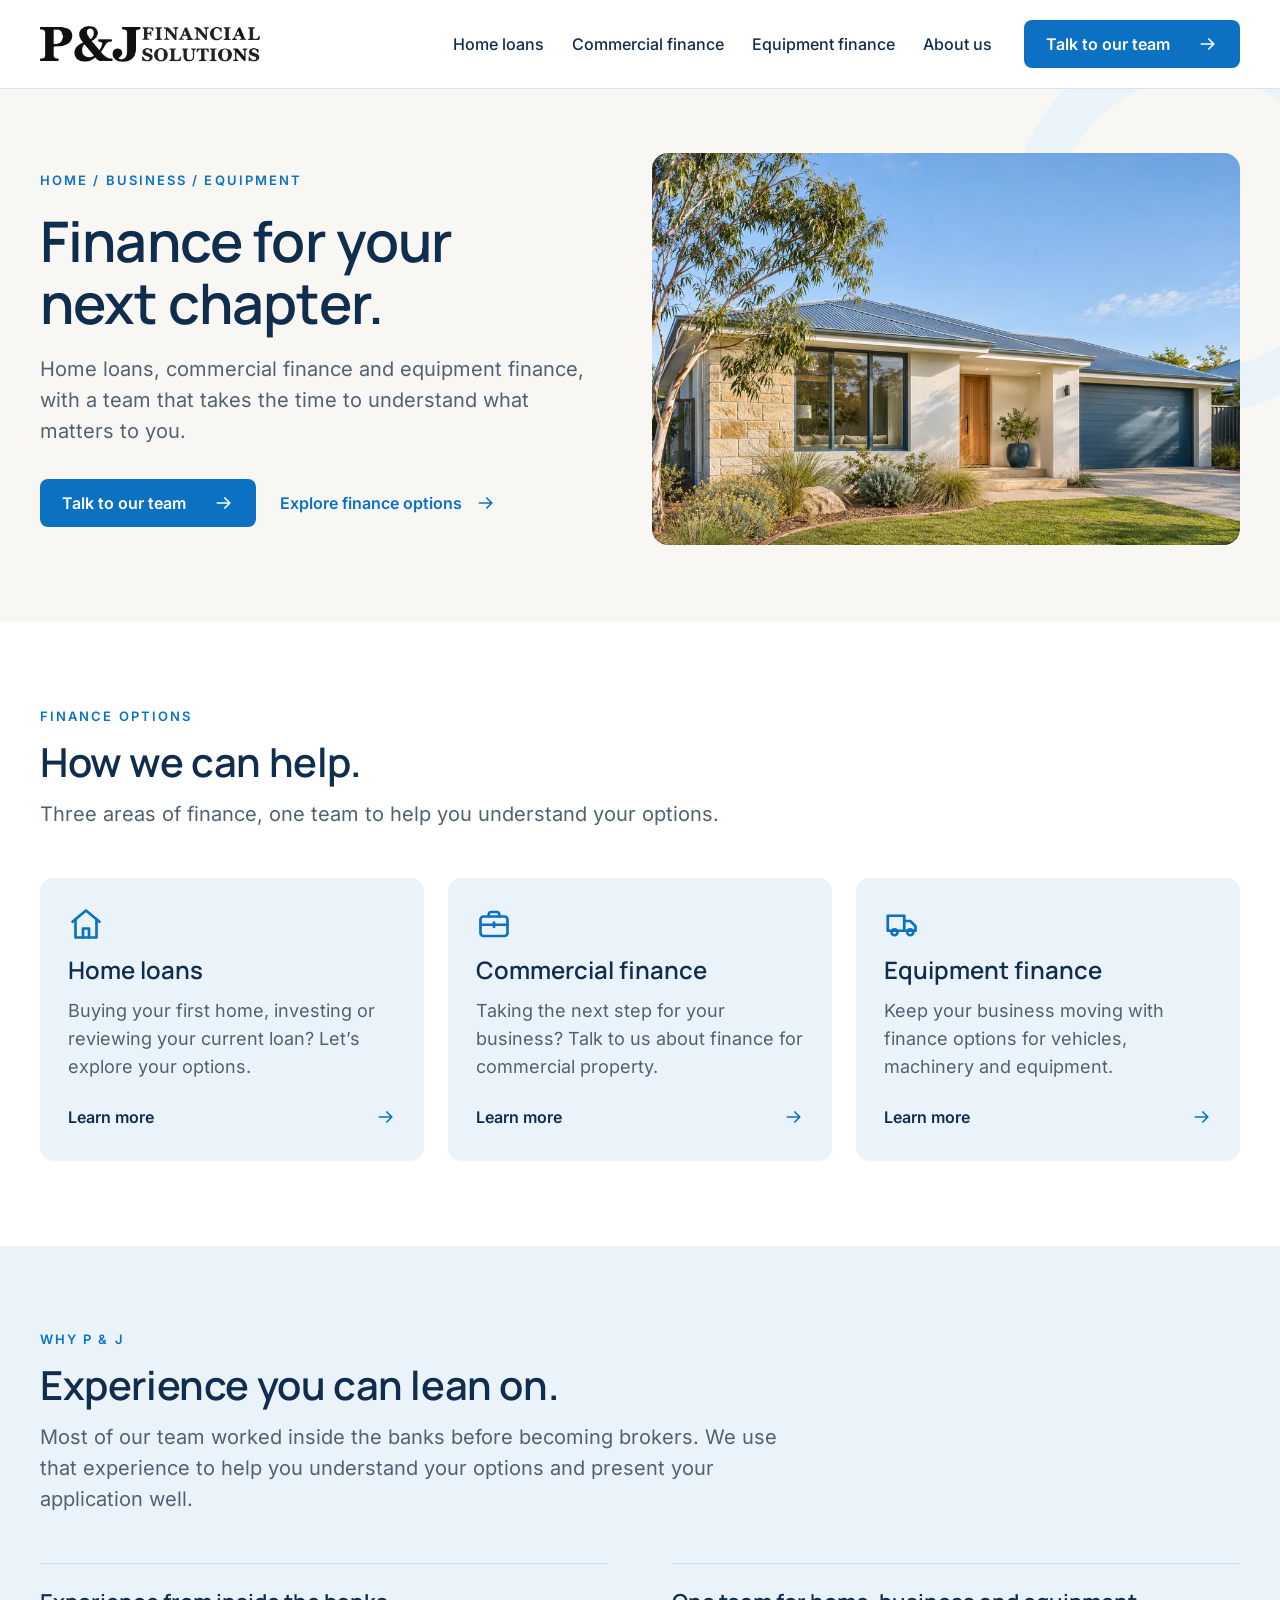
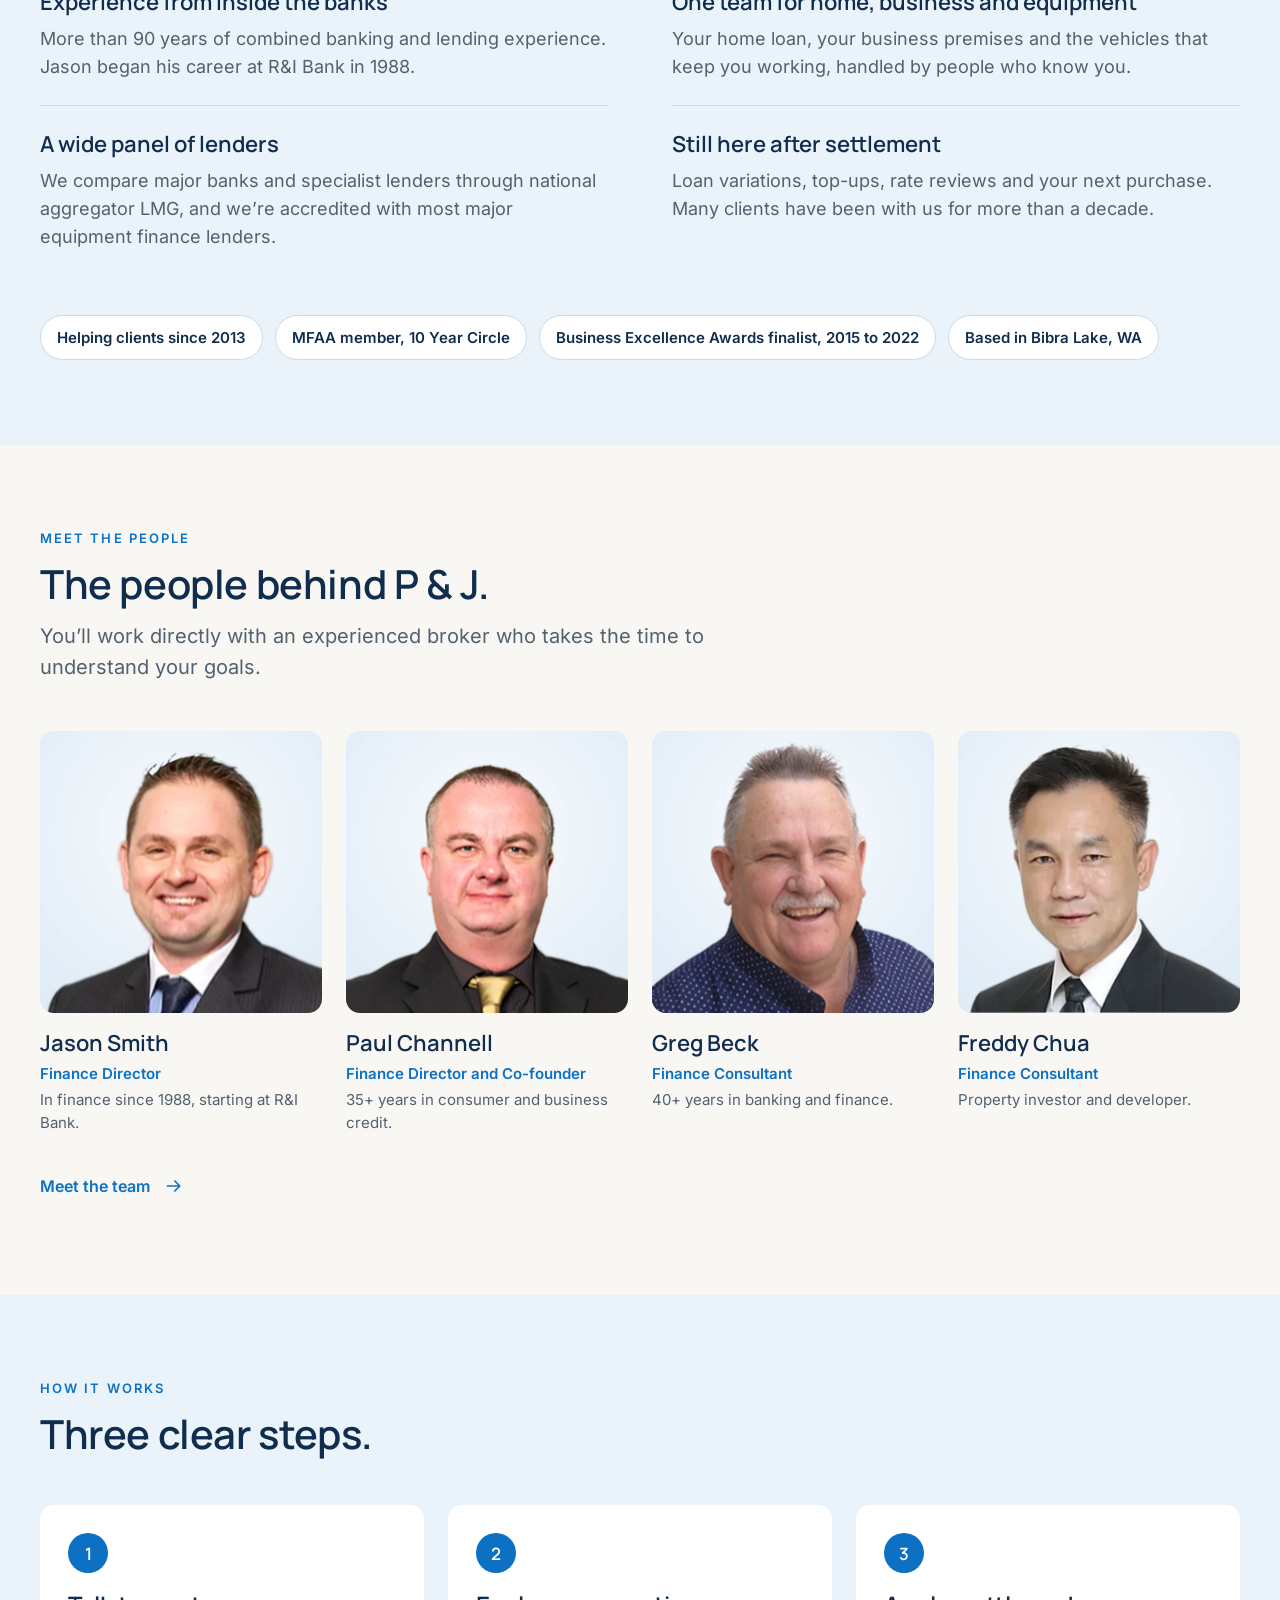
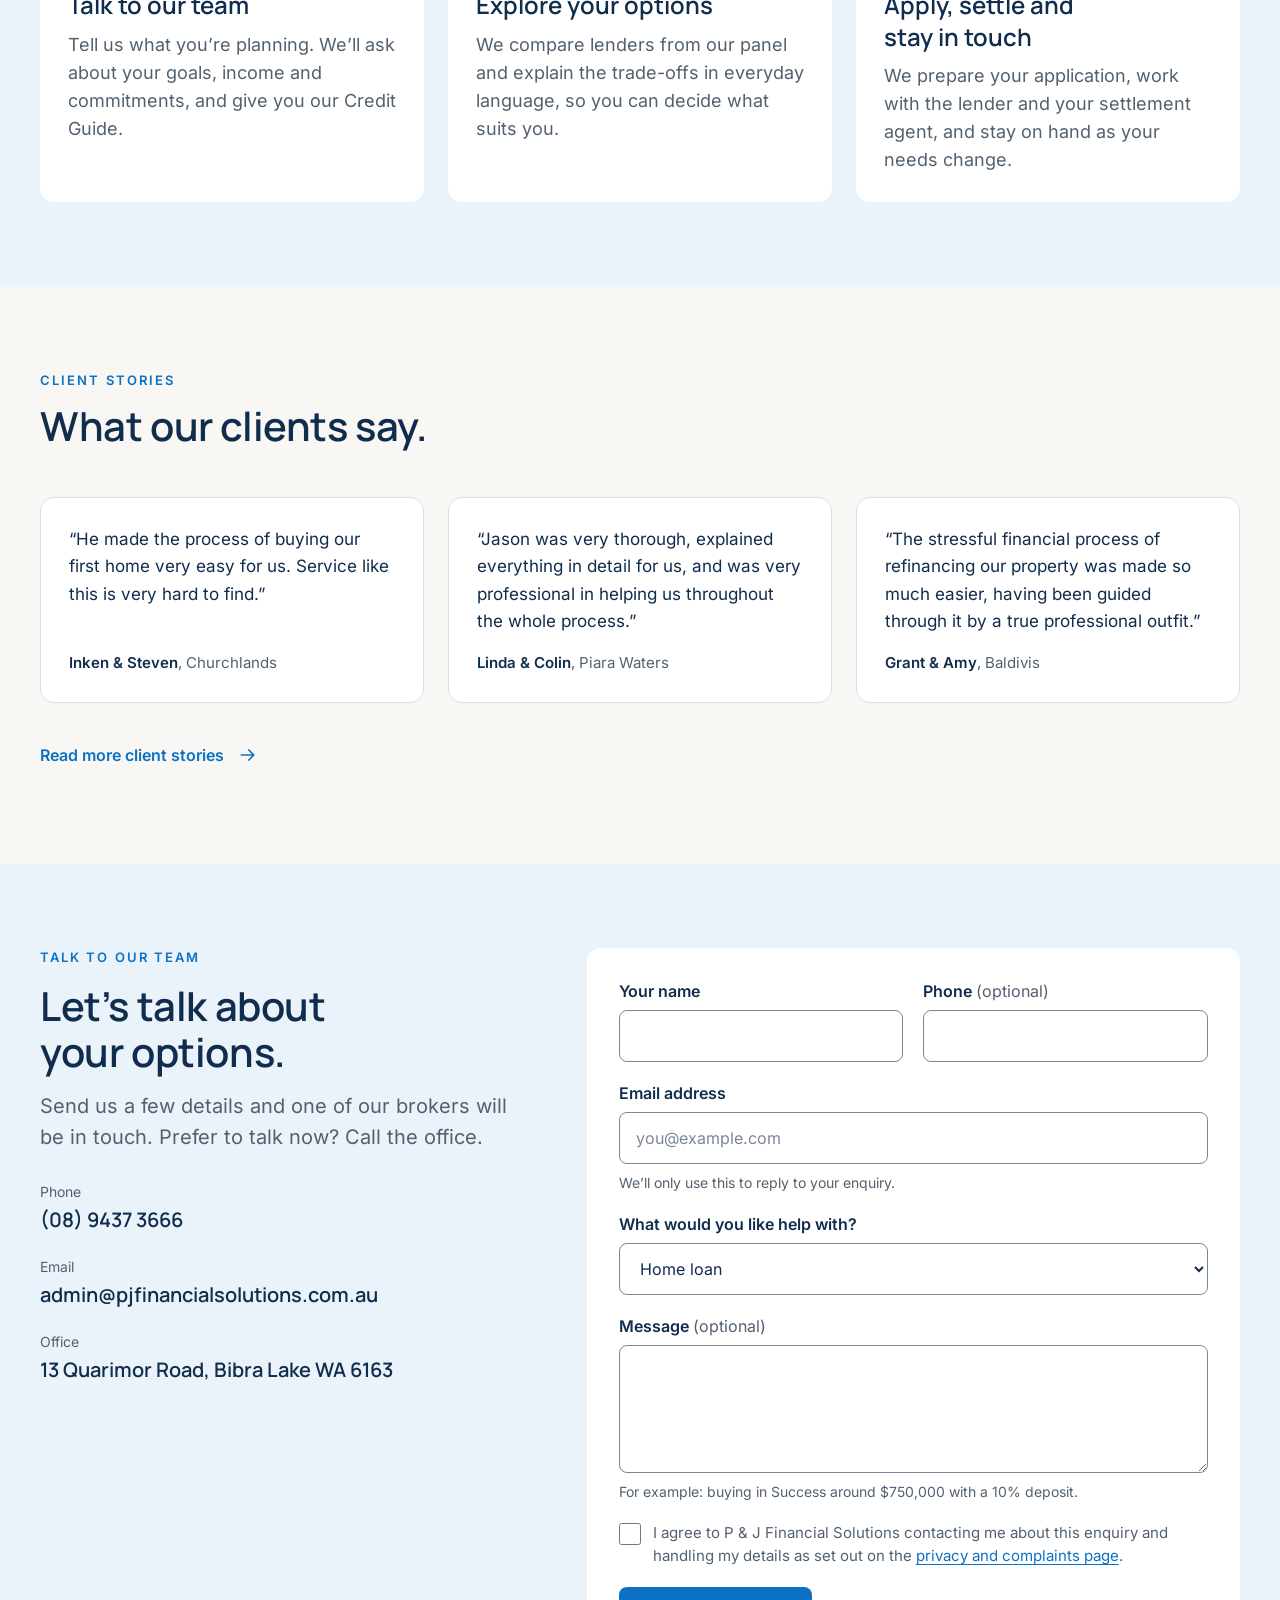
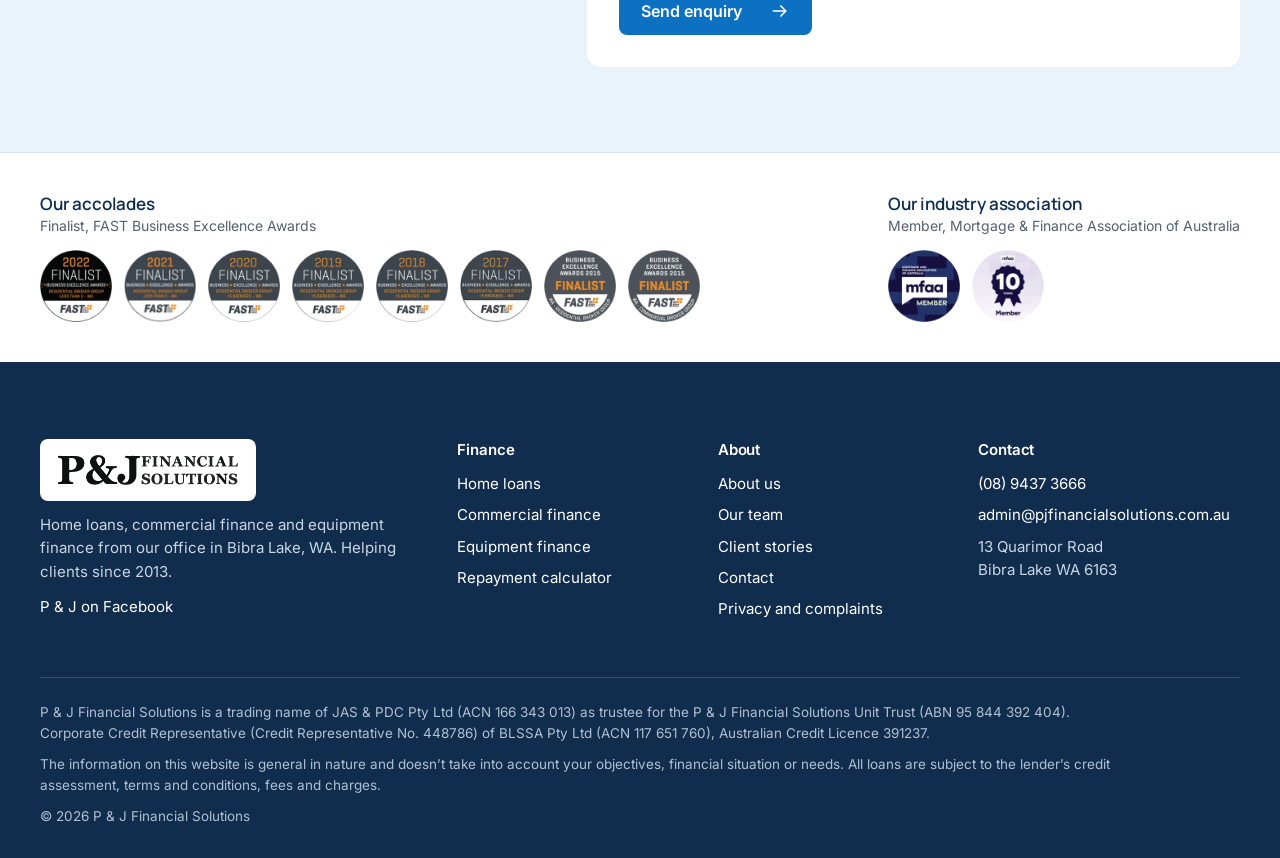
==== commit 9e866b27: "Add accolades and MFAA badges to every footer; refreshed staff portraits Footer: white credentials b" ====
--- a/index.html
+++ b/index.html
@@ -56,6 +56,7 @@
     <ul class="facts">
       <li>Helping clients since 2013</li>
       <li>MFAA member, 10 Year Circle</li>
+      <li>Business Excellence Awards finalist, 2015 to 2022</li>
       <li>Based in Bibra Lake, WA</li>
     </ul>
   </div>
@@ -69,10 +70,10 @@
       <p class="lede">You’ll work directly with an experienced broker who takes the time to understand your goals.</p>
     </div>
     <ul class="people">
-      <li class="person"><div class="portrait" aria-hidden="true">JS</div><h3>Jason Smith</h3><p class="role">Finance Director</p><p>In finance since 1988, starting at R&amp;I Bank.</p></li>
-      <li class="person"><div class="portrait" aria-hidden="true">PC</div><h3>Paul Channell</h3><p class="role">Finance Director and Co-founder</p><p>35+ years in consumer and business credit.</p></li>
-      <li class="person"><div class="portrait" aria-hidden="true">GB</div><h3>Greg Beck</h3><p class="role">Finance Consultant</p><p>40+ years in banking and finance.</p></li>
-      <li class="person"><div class="portrait" aria-hidden="true">FC</div><h3>Freddy Chua</h3><p class="role">Finance Consultant</p><p>Property investor and developer.</p></li>
+      <li class="person"><picture><source type="image/webp" srcset="img/team/jason.webp"><img class="portrait" src="img/team/jason.jpg" width="600" height="600" alt="" loading="lazy" decoding="async"></picture><h3>Jason Smith</h3><p class="role">Finance Director</p><p>In finance since 1988, starting at R&amp;I Bank.</p></li>
+      <li class="person"><picture><source type="image/webp" srcset="img/team/paul.webp"><img class="portrait" src="img/team/paul.jpg" width="600" height="600" alt="" loading="lazy" decoding="async"></picture><h3>Paul Channell</h3><p class="role">Finance Director and Co-founder</p><p>35+ years in consumer and business credit.</p></li>
+      <li class="person"><picture><source type="image/webp" srcset="img/team/greg.webp"><img class="portrait" src="img/team/greg.jpg" width="600" height="600" alt="" loading="lazy" decoding="async"></picture><h3>Greg Beck</h3><p class="role">Finance Consultant</p><p>40+ years in banking and finance.</p></li>
+      <li class="person"><picture><source type="image/webp" srcset="img/team/freddy.webp"><img class="portrait" src="img/team/freddy.jpg" width="600" height="600" alt="" loading="lazy" decoding="async"></picture><h3>Freddy Chua</h3><p class="role">Finance Consultant</p><p>Property investor and developer.</p></li>
     </ul>
     <p style="margin-top:28px"><a class="link-arrow" href="team.html"><span>Meet the team</span><svg viewBox="0 0 24 24" fill="none" stroke="currentColor" stroke-width="2" stroke-linecap="round" stroke-linejoin="round" aria-hidden="true" focusable="false"><path d="M4 12h15M13 6l6 6-6 6"/></svg></a></p>
   </div>
@@ -150,7 +151,20 @@
 </section>
 </main>
 <footer class="site-footer">
-  <div class="wrap">
+  <div class="credentials">
+    <div class="wrap cred-grid">
+      <div class="cred-group">
+        <div><h2>Our accolades</h2><p>Finalist, FAST Business Excellence Awards</p></div>
+        <ul class="badges"><li><img src="img/badges/fast-2022.webp" width="176" height="176" loading="lazy" decoding="async" alt="Finalist, 2022 FAST Business Excellence Awards, Residential Broker Group (fewer than 5 brokers), WA" title="2022 finalist"></li><li><img src="img/badges/fast-2021.webp" width="176" height="176" loading="lazy" decoding="async" alt="Finalist, 2021 FAST Business Excellence Awards, Residential Broker Group (fewer than 5 brokers), WA" title="2021 finalist"></li><li><img src="img/badges/fast-2020.webp" width="176" height="176" loading="lazy" decoding="async" alt="Finalist, 2020 FAST Business Excellence Awards, Residential Broker Group (fewer than 5 brokers), WA" title="2020 finalist"></li><li><img src="img/badges/fast-2019.webp" width="176" height="176" loading="lazy" decoding="async" alt="Finalist, 2019 FAST Business Excellence Awards, Residential Broker Group (fewer than 5 brokers), WA" title="2019 finalist"></li><li><img src="img/badges/fast-2018.webp" width="176" height="176" loading="lazy" decoding="async" alt="Finalist, 2018 FAST Business Excellence Awards, Residential Broker Group (fewer than 5 brokers), WA" title="2018 finalist"></li><li><img src="img/badges/fast-2017.webp" width="176" height="176" loading="lazy" decoding="async" alt="Finalist, 2017 FAST Business Excellence Awards, Residential Broker Group (fewer than 5 brokers), WA" title="2017 finalist"></li><li><img src="img/badges/fast-2015-residential.webp" width="176" height="176" loading="lazy" decoding="async" alt="Finalist, 2015 FAST Business Excellence Awards, WA Residential Broker Group" title="2015 finalist, residential"></li><li><img src="img/badges/fast-2015-commercial.webp" width="176" height="176" loading="lazy" decoding="async" alt="Finalist, 2015 FAST Business Excellence Awards, WA Commercial Broker Group" title="2015 finalist, commercial"></li></ul>
+      </div>
+      <div class="cred-group">
+        <div><h2>Our industry association</h2><p>Member, Mortgage &amp; Finance Association of Australia</p></div>
+        <ul class="badges"><li><img src="img/badges/mfaa-member.webp" width="176" height="176" loading="lazy" decoding="async" alt="Member of the Mortgage &amp; Finance Association of Australia (MFAA)" title="MFAA member"></li><li><img src="img/badges/mfaa-10-years.webp" width="176" height="176" loading="lazy" decoding="async" alt="MFAA 10 years member" title="MFAA 10 years member"></li></ul>
+      </div>
+    </div>
+  </div>
+
+  <div class="wrap footer-main">
     <div class="footer-grid">
       <div class="footer-col">
         <a class="footer-logo" href="index.html"><img src="img/pj-logo.png" alt="P &amp; J Financial Solutions home" width="358" height="60" loading="lazy"></a>
--- a/styles.css
+++ b/styles.css
@@ -234,7 +234,8 @@
 .people { list-style: none; display: grid; grid-template-columns: repeat(4, minmax(0, 1fr)); gap: 24px; }
 .person { display: grid; gap: 4px; align-content: start; min-width: 0; }
 .portrait {
-  width: 100%; max-width: 100%; aspect-ratio: 4 / 5; margin-bottom: 12px;
+  display: block; object-fit: cover;
+  width: 100%; max-width: 100%; aspect-ratio: 1 / 1; height: auto; margin-bottom: 12px;
   border-radius: var(--r-card); background: var(--sky); color: var(--navy);
   display: grid; place-items: center;
   font-family: var(--head); font-weight: 600; font-size: clamp(36px, 4vw, 52px); letter-spacing: 0.02em;
@@ -408,9 +409,23 @@
 .address-card strong { color: var(--navy); }
 
 /* ---------- Footer ---------- */
-.site-footer { background: var(--navy); color: var(--on-navy); padding-block: clamp(48px, 6vw, 80px) 32px; font-size: 15px; }
-.site-footer a { color: var(--white); text-decoration: none; }
-.site-footer a:hover { text-decoration: underline; }
+.site-footer { background: var(--navy); color: var(--on-navy); font-size: 15px; }
+.footer-main { padding-block: clamp(48px, 6vw, 80px) 32px; }
+.footer-main a { color: var(--white); text-decoration: none; }
+.footer-main a:hover { text-decoration: underline; }
+
+/* Accolades and memberships: a white band at the top of every footer, so the award and MFAA marks show in their own colours */
+.credentials { background: var(--white); border-top: 1px solid var(--line); color: var(--slate); padding-block: clamp(28px, 3.5vw, 40px); }
+.cred-grid { display: flex; flex-wrap: wrap; justify-content: space-between; align-items: flex-end; gap: 28px 56px; }
+.cred-group { display: grid; gap: 14px; min-width: 0; }
+.cred-group h2 { font: 600 17px/1.35 var(--head); color: var(--navy); }
+.cred-group p { font-size: 14px; line-height: 1.45; }
+.badges { list-style: none; display: flex; flex-wrap: wrap; gap: 12px; }
+.badges img { display: block; width: 72px; height: 72px; }
+@media (max-width: 640px) {
+  .badges { gap: 10px; }
+  .badges img { width: 56px; height: 56px; }
+}
 .footer-grid { display: grid; grid-template-columns: minmax(0, 1.4fr) repeat(2, minmax(0, 0.8fr)) minmax(0, 1fr); gap: clamp(28px, 4vw, 56px); }
 .footer-logo { justify-self: start; display: inline-block; background: var(--white); border-radius: var(--r-control); padding: 16px 18px; }
 .footer-logo img { display: block; width: 180px; height: auto; }
